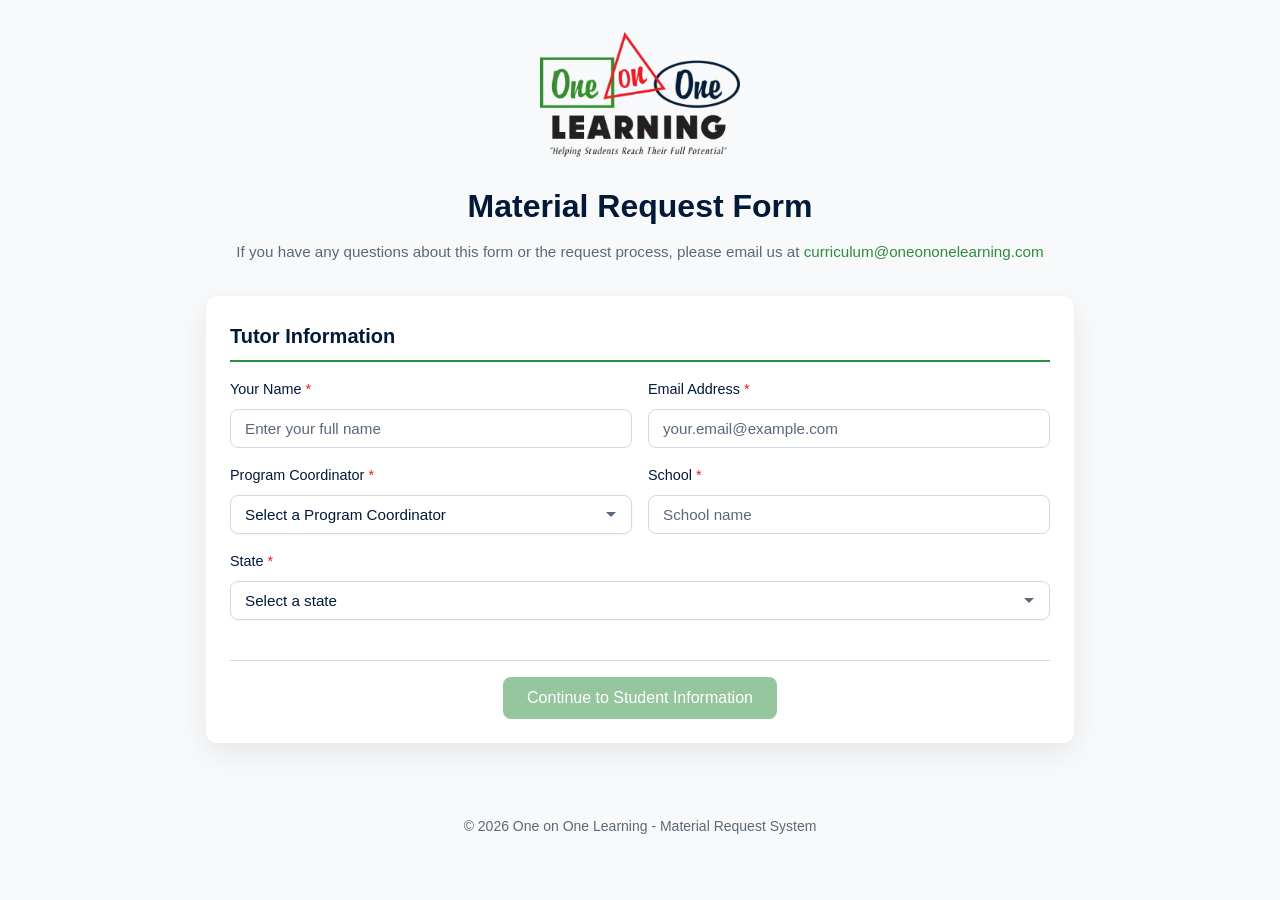
==== index.html @ b9c91111 "Add Booster Skill Packets with expandable info toggle - New index/boosters.js: full packet data for " ====
<!DOCTYPE html>
<html lang="en">
<head>
    <meta charset="UTF-8">
    <meta name="viewport" content="width=device-width, initial-scale=1.0">
    <title>Material Request Form</title>
    <link rel="stylesheet" href="styles.css">
</head>
<body>
    <div class="container">
        <header>
            <img src="logo.png" alt="Company Logo" class="logo">
            <h1>Material Request Form</h1>
            <p class="subtitle">If you have any questions about this form or the request process, please email us at <a href="mailto:curriculum@oneononelearning.com">curriculum@oneononelearning.com</a></p>
        </header>

        <main>
            <form id="request-form" class="request-form">
                <!-- Tutor Information Section -->
                <section id="tutor-section" class="form-section">
                    <h2 class="section-title">Tutor Information</h2>

                    <div class="form-row">
                        <div class="form-group">
                            <label for="tutor-name">Your Name <span class="required">*</span></label>
                            <input type="text" id="tutor-name" name="tutorName" required placeholder="Enter your full name">
                        </div>

                        <div class="form-group">
                            <label for="tutor-email">Email Address <span class="required">*</span></label>
                            <input type="email" id="tutor-email" name="tutorEmail" required placeholder="your.email@example.com">
                        </div>
                    </div>

                    <div class="form-row">
                        <div class="form-group">
                            <label for="program-coordinator">Program Coordinator <span class="required">*</span></label>
                            <select id="program-coordinator" name="programCoordinator" required>
                                <option value="">Select a Program Coordinator</option>
                                <!-- Coordinators populated by JavaScript -->
                            </select>
                            <div id="other-pc-container" class="other-input-container" style="display: none;">
                                <input type="text" id="other-pc-name" name="otherPCName" placeholder="Enter Program Coordinator name">
                            </div>
                        </div>

                        <div class="form-group">
                            <label for="school">School <span class="required">*</span></label>
                            <input type="text" id="school" name="school" required placeholder="School name">
                        </div>
                    </div>

                    <div class="form-row">
                        <div class="form-group">
                            <label for="state">State <span class="required">*</span></label>
                            <select id="state" name="state" required>
                                <option value="">Select a state</option>
                                <!-- States populated by JavaScript -->
                            </select>
                        </div>
                    </div>

                    <div class="section-actions">
                        <button type="button" id="continue-to-students" class="btn btn-primary" disabled>Continue to Student Information</button>
                    </div>
                </section>

                <!-- Students Section -->
                <section id="students-section" class="form-section">
                    <h2 class="section-title">Student/Group Information</h2>
                    <p class="subtitle" style="margin-bottom: 1rem;">Add 1-4 students or groups and select their requested materials</p>

                    <div id="students-container" class="students-container">
                        <!-- Student cards will be added here dynamically -->
                    </div>

                    <button type="button" id="add-student-btn" class="add-student-btn">
                        <span>+</span> Add Another Student/Group
                    </button>

                    <!-- Overall Request Notes -->
                    <div class="form-group request-notes-section" style="margin-top: 1.5rem;">
                        <label for="request-notes">Additional Notes for This Request</label>
                        <textarea id="request-notes" name="requestNotes" rows="3" placeholder="Any special notes, instructions, or context for the curriculum team..."></textarea>
                    </div>
                </section>

                <!-- Form Actions -->
                <div class="form-actions">
                    <button type="reset" class="btn btn-secondary">Clear Form</button>
                    <button type="submit" class="btn btn-primary">Submit Request</button>
                </div>
            </form>
        </main>

        <footer>
            <p>&copy; 2026 One on One Learning - Material Request System</p>
        </footer>
    </div>

    <!-- Student Card Template -->
    <template id="student-template">
        <div class="student-card" data-student-index="">
            <div class="student-header">
                <span class="student-number">Student/Group 1</span>
                <button type="button" class="remove-student-btn">Remove</button>
            </div>

            <div class="form-row">
                <div class="form-group">
                    <label>Student/Group Name <span class="required">*</span></label>
                    <input type="text" name="studentName" required placeholder="Full name (or group + # of copies)">
                </div>

                <div class="form-group">
                    <label>Current Grade <span class="required">*</span></label>
                    <select name="currentGrade" required>
                        <option value="">Select grade</option>
                        <!-- Grades populated by JavaScript -->
                    </select>
                </div>
            </div>

            <!-- Add Materials Buttons -->
            <div class="add-materials-buttons">
                <button type="button" class="add-material-btn math-btn" data-subject="math">
                    <span class="btn-icon">+</span> Math Materials
                </button>
                <button type="button" class="add-material-btn ela-btn" data-subject="ela">
                    <span class="btn-icon">+</span> ELA Materials
                </button>
            </div>

            <!-- Math Section (Hidden by default) -->
            <div class="subject-section math-section" data-subject="math" style="display: none;">
                <div class="subject-header">
                    <div class="subject-title math">Math Materials</div>
                    <button type="button" class="remove-subject-btn" data-subject="math">Remove</button>
                </div>

                <!-- Request Type Radio Group -->
                <div class="form-group request-type-group">
                    <label class="request-type-label">I want to request worksheets based on:</label>
                    <div class="request-type-options">
                        <label class="request-type-option">
                            <input type="radio" name="mathRequestType" value="code-page" class="request-type-radio">
                            <span class="request-type-option-content">
                                <span class="request-type-option-title">Resource Code + Page Number</span>
                                <span class="request-type-option-desc">I have a specific resource code and page</span>
                            </span>
                        </label>
                        <label class="request-type-option">
                            <input type="radio" name="mathRequestType" value="state-standard" class="request-type-radio">
                            <span class="request-type-option-content">
                                <span class="request-type-option-title">State Standard</span>
                                <span class="request-type-option-desc">Match materials to a specific standard/benchmark</span>
                            </span>
                        </label>
                        <label class="request-type-option">
                            <input type="radio" name="mathRequestType" value="booster" class="request-type-radio">
                            <span class="request-type-option-content">
                                <span class="request-type-option-title">Booster Skill Package</span>
                                <span class="request-type-option-desc">Pre-packaged skill bundle by grade band</span>
                            </span>
                        </label>
                    </div>
                </div>

                <!-- Pane: Resource Code + Page Number -->
                <div class="request-type-pane math-pane-code-page" style="display:none;">
                    <div class="dcl-link-row">
                        <span>Find resource codes in the </span>
                        <a href="https://netorgft11829358.sharepoint.com/:x:/s/LIC/IQCF3AspuPw-TpGakPhUZJbkAXuA-46jQBTwI__wl0V65OQ?e=vvRWIQ" target="_blank" class="dcl-link">Digital Curriculum Library</a>
                    </div>
                    <div class="code-page-pairs">
                        <div class="code-page-pair">
                            <input type="text" name="mathCode[]" placeholder="Resource Code (e.g. MA-K-01)">
                            <input type="text" name="mathPage[]" placeholder="Page #">
                        </div>
                        <div class="code-page-pair">
                            <input type="text" name="mathCode[]" placeholder="Resource Code (e.g. MA-K-01)">
                            <input type="text" name="mathPage[]" placeholder="Page #">
                        </div>
                        <div class="code-page-pair">
                            <input type="text" name="mathCode[]" placeholder="Resource Code (e.g. MA-K-01)">
                            <input type="text" name="mathPage[]" placeholder="Page #">
                        </div>
                        <div class="code-page-pair">
                            <input type="text" name="mathCode[]" placeholder="Resource Code (e.g. MA-K-01)">
                            <input type="text" name="mathPage[]" placeholder="Page #">
                        </div>
                        <div class="code-page-pair">
                            <input type="text" name="mathCode[]" placeholder="Resource Code (e.g. MA-K-01)">
                            <input type="text" name="mathPage[]" placeholder="Page #">
                        </div>
                    </div>
                </div>

                <!-- Pane: State Standard -->
                <div class="request-type-pane math-pane-state-standard" style="display:none;">
                    <div class="form-row">
                        <div class="form-group">
                            <label>Math Request Grade</label>
                            <select name="mathGrade">
                                <option value="">Select grade for materials</option>
                                <!-- Grades populated by JavaScript -->
                            </select>
                        </div>
                    </div>
                    <div class="form-group">
                        <label class="math-standards-label">Select Materials (max 4)</label>
                        <div class="standards-container math-standards">
                            <p class="empty-state">Select a math grade to see available standards/benchmarks</p>
                        </div>
                        <p class="standards-note math-standards-note">Select up to 4 standards/benchmarks</p>
                    </div>
                </div>

                <!-- Pane: Booster Skill Package -->
                <div class="request-type-pane math-pane-booster" style="display:none;">
                    <div class="form-row">
                        <div class="form-group">
                            <label>Grade Band</label>
                            <select name="mathBoosterBand">
                                <option value="">Select a grade band</option>
                                <option value="K-2">K–2</option>
                                <option value="3-5">3–5</option>
                                <option value="6-8">6–8</option>
                                <option value="HS">High School</option>
                            </select>
                        </div>
                    </div>
                    <div class="form-group">
                        <label class="booster-packets-label">Select Packets (max 4)</label>
                        <div class="standards-container booster-packets-container math-booster-packets">
                            <p class="empty-state">Select a grade band to see available packets</p>
                        </div>
                        <p class="standards-note booster-packets-note math-booster-note">Select up to 4 packets</p>
                    </div>
                </div>

                <!-- Not Found Checkbox -->
                <div class="form-group not-found-group">
                    <label class="not-found-checkbox-label">
                        <input type="checkbox" name="mathNotFound" class="not-found-checkbox">
                        <span>I wasn't able to find what I needed</span>
                    </label>
                    <div class="not-found-extra" style="display:none;">
                        <textarea name="mathNotFoundNote" rows="2" placeholder="Enter grade and materials you were looking for..."></textarea>
                    </div>
                </div>
            </div>

            <!-- ELA Section (Hidden by default) -->
            <div class="subject-section ela-section" data-subject="ela" style="display: none;">
                <div class="subject-header">
                    <div class="subject-title ela">ELA Materials</div>
                    <button type="button" class="remove-subject-btn" data-subject="ela">Remove</button>
                </div>

                <!-- Request Type Radio Group -->
                <div class="form-group request-type-group">
                    <label class="request-type-label">I want to request worksheets based on:</label>
                    <div class="request-type-options">
                        <label class="request-type-option">
                            <input type="radio" name="elaRequestType" value="code-page" class="request-type-radio">
                            <span class="request-type-option-content">
                                <span class="request-type-option-title">Resource Code + Page Number</span>
                                <span class="request-type-option-desc">I have a specific resource code and page</span>
                            </span>
                        </label>
                        <label class="request-type-option">
                            <input type="radio" name="elaRequestType" value="state-standard" class="request-type-radio">
                            <span class="request-type-option-content">
                                <span class="request-type-option-title">State Standard</span>
                                <span class="request-type-option-desc">Match materials to a specific standard/benchmark</span>
                            </span>
                        </label>
                        <label class="request-type-option">
                            <input type="radio" name="elaRequestType" value="booster" class="request-type-radio">
                            <span class="request-type-option-content">
                                <span class="request-type-option-title">Booster Skill Package</span>
                                <span class="request-type-option-desc">Pre-packaged skill bundle by grade band</span>
                            </span>
                        </label>
                    </div>
                </div>

                <!-- Pane: Resource Code + Page Number -->
                <div class="request-type-pane ela-pane-code-page" style="display:none;">
                    <div class="dcl-link-row">
                        <span>Find resource codes in the </span>
                        <a href="https://netorgft11829358.sharepoint.com/:x:/s/LIC/IQCF3AspuPw-TpGakPhUZJbkAXuA-46jQBTwI__wl0V65OQ?e=vvRWIQ" target="_blank" class="dcl-link">Digital Curriculum Library</a>
                    </div>
                    <div class="code-page-pairs">
                        <div class="code-page-pair">
                            <input type="text" name="elaCode[]" placeholder="Resource Code (e.g. ELA-K-01)">
                            <input type="text" name="elaPage[]" placeholder="Page #">
                        </div>
                        <div class="code-page-pair">
                            <input type="text" name="elaCode[]" placeholder="Resource Code (e.g. ELA-K-01)">
                            <input type="text" name="elaPage[]" placeholder="Page #">
                        </div>
                        <div class="code-page-pair">
                            <input type="text" name="elaCode[]" placeholder="Resource Code (e.g. ELA-K-01)">
                            <input type="text" name="elaPage[]" placeholder="Page #">
                        </div>
                        <div class="code-page-pair">
                            <input type="text" name="elaCode[]" placeholder="Resource Code (e.g. ELA-K-01)">
                            <input type="text" name="elaPage[]" placeholder="Page #">
                        </div>
                        <div class="code-page-pair">
                            <input type="text" name="elaCode[]" placeholder="Resource Code (e.g. ELA-K-01)">
                            <input type="text" name="elaPage[]" placeholder="Page #">
                        </div>
                    </div>
                </div>

                <!-- Pane: State Standard -->
                <div class="request-type-pane ela-pane-state-standard" style="display:none;">
                    <div class="form-row">
                        <div class="form-group">
                            <label>ELA Request Grade</label>
                            <select name="elaGrade">
                                <option value="">Select grade for materials</option>
                                <!-- Grades populated by JavaScript -->
                            </select>
                        </div>
                    </div>
                    <div class="form-group">
                        <label class="ela-standards-label">Select Materials (max 4)</label>
                        <div class="standards-container ela-standards">
                            <p class="empty-state">Select an ELA grade to see available standards/benchmarks</p>
                        </div>
                        <p class="standards-note ela-standards-note">Select up to 4 standards/benchmarks</p>
                    </div>
                </div>

                <!-- Pane: Booster Skill Package -->
                <div class="request-type-pane ela-pane-booster" style="display:none;">
                    <div class="form-row">
                        <div class="form-group">
                            <label>Grade Band</label>
                            <select name="elaBoosterBand">
                                <option value="">Select a grade band</option>
                                <option value="K-2">K–2</option>
                                <option value="3-5">3–5</option>
                                <option value="6-8">6–8</option>
                                <option value="HS">High School</option>
                            </select>
                        </div>
                    </div>
                    <div class="form-group">
                        <label class="booster-packets-label">Select Packets (max 4)</label>
                        <div class="standards-container booster-packets-container ela-booster-packets">
                            <p class="empty-state">Select a grade band to see available packets</p>
                        </div>
                        <p class="standards-note booster-packets-note ela-booster-note">Select up to 4 packets</p>
                    </div>
                </div>

                <!-- Not Found Checkbox -->
                <div class="form-group not-found-group">
                    <label class="not-found-checkbox-label">
                        <input type="checkbox" name="elaNotFound" class="not-found-checkbox">
                        <span>I wasn't able to find what I needed</span>
                    </label>
                    <div class="not-found-extra" style="display:none;">
                        <textarea name="elaNotFoundNote" rows="2" placeholder="Enter grade and materials you were looking for..."></textarea>
                    </div>
                </div>
            </div>

        </div>
    </template>

    <!-- Success Modal -->
    <div id="success-modal" class="modal">
        <div class="modal-content">
            <span class="close-btn">&times;</span>
            <div class="modal-icon">&#10003;</div>
            <h2>Request Submitted!</h2>
            <p>Your material request has been successfully submitted.</p>
            <p class="request-id">Request ID: <span id="request-id"></span></p>
            <button class="btn btn-primary" id="close-modal">Close</button>
        </div>
    </div>

    <!-- Constants from index folder -->
    <script src="index/programcoordinators.js"></script>
    <script src="index/standards.js"></script>
    <script src="index/boosters.js"></script>
    <!-- Main application script -->
    <script src="script.js"></script>
</body>
</html>
---- styles.css ----
/* CSS Variables - Company Colors */
:root {
    --primary-color: #2c8d3c;
    --primary-hover: #237a31;
    --secondary-color: #021938;
    --secondary-hover: #041f45;
    --accent-color: #f01823;
    --accent-hover: #d01520;
    --math-color: #e67e22;
    --math-hover: #d35400;
    --ela-color: #2c8d3c;
    --success-color: #2c8d3c;
    --error-color: #f01823;
    --warning-color: #f59e0b;
    --background-color: #f5f7fa;
    --card-background: #ffffff;
    --text-primary: #021938;
    --text-secondary: #5a6978;
    --border-color: #d1d9e6;
    --border-radius: 8px;
    --shadow-sm: 0 1px 2px rgba(2, 25, 56, 0.08);
    --shadow-md: 0 4px 6px -1px rgba(2, 25, 56, 0.1), 0 2px 4px -2px rgba(2, 25, 56, 0.08);
    --shadow-lg: 0 10px 15px -3px rgba(2, 25, 56, 0.1), 0 4px 6px -4px rgba(2, 25, 56, 0.08);
    --transition: all 0.2s ease-in-out;
}

/* Reset and Base Styles */
*, *::before, *::after {
    box-sizing: border-box;
    margin: 0;
    padding: 0;
}

body {
    font-family: -apple-system, BlinkMacSystemFont, 'Segoe UI', Roboto, Oxygen, Ubuntu, Cantarell, sans-serif;
    background-color: #f8f9fa;
    color: var(--text-primary);
    line-height: 1.6;
    min-height: 100vh;
}

/* Container */
.container {
    max-width: 900px;
    margin: 0 auto;
    padding: 2rem 1rem;
}

/* Header */
header {
    text-align: center;
    margin-bottom: 2rem;
}

.logo {
    max-width: 200px;
    height: auto;
    margin-bottom: 1rem;
}

header h1 {
    font-size: 2rem;
    font-weight: 700;
    color: var(--secondary-color);
    margin-bottom: 0.5rem;
}

.subtitle {
    color: var(--text-secondary);
    font-size: 0.95rem;
}

.subtitle a {
    color: var(--primary-color);
    text-decoration: none;
    font-weight: 500;
}

.subtitle a:hover {
    text-decoration: underline;
}

/* Section Styles */
.form-section {
    background: rgba(255, 255, 255, 0.97);
    padding: 1.5rem;
    border-radius: 12px;
    box-shadow: 0 10px 30px rgba(0, 0, 0, 0.08);
    margin-bottom: 1.5rem;
    opacity: 0;
    transform: translateY(20px);
    transition: opacity 0.5s ease, transform 0.5s ease;
    display: none;
    backdrop-filter: blur(10px);
    -webkit-backdrop-filter: blur(10px);
}

.form-section.visible {
    display: block;
    opacity: 1;
    transform: translateY(0);
}

.form-section.hidden {
    display: none;
    opacity: 0;
}

.section-title {
    font-size: 1.25rem;
    font-weight: 600;
    color: var(--secondary-color);
    margin-bottom: 1rem;
    padding-bottom: 0.5rem;
    border-bottom: 2px solid var(--primary-color);
}

/* Section Actions (Continue button) */
.section-actions {
    display: flex;
    justify-content: center;
    margin-top: 1.5rem;
    padding-top: 1rem;
    border-top: 1px solid var(--border-color);
}

.section-actions .btn:disabled {
    opacity: 0.5;
    cursor: not-allowed;
}

/* Form Styles */
.request-form {
    display: flex;
    flex-direction: column;
    gap: 0;
}

.form-row {
    display: grid;
    grid-template-columns: repeat(auto-fit, minmax(200px, 1fr));
    gap: 1rem;
}

.form-group {
    margin-bottom: 1rem;
}

.form-group label {
    display: block;
    font-weight: 500;
    margin-bottom: 0.5rem;
    color: var(--text-primary);
    font-size: 0.9rem;
}

.required {
    color: var(--accent-color);
}

/* Input Styles */
input[type="text"],
input[type="email"],
input[type="number"],
input[type="date"],
textarea {
    width: 100%;
    padding: 0.625rem 0.875rem;
    border: 1px solid var(--border-color);
    border-radius: var(--border-radius);
    font-size: 0.95rem;
    font-family: inherit;
    color: var(--text-primary);
    background-color: var(--card-background);
    transition: var(--transition);
}

/* Modern Select Dropdown Styling */
select {
    width: 100%;
    padding: 0.625rem 2.5rem 0.625rem 0.875rem;
    border: 1px solid var(--border-color);
    border-radius: var(--border-radius);
    font-size: 0.95rem;
    font-family: inherit;
    color: var(--text-primary);
    background-color: rgba(255, 255, 255, 0.9);
    background-image: url("data:image/svg+xml,%3Csvg xmlns='http://www.w3.org/2000/svg' width='12' height='12' viewBox='0 0 12 12'%3E%3Cpath fill='%235a6978' d='M6 8L1 3h10z'/%3E%3C/svg%3E");
    background-repeat: no-repeat;
    background-position: right 0.875rem center;
    background-size: 12px;
    backdrop-filter: blur(10px);
    -webkit-backdrop-filter: blur(10px);
    appearance: none;
    -webkit-appearance: none;
    -moz-appearance: none;
    cursor: pointer;
    transition: var(--transition);
    box-shadow: 0 1px 3px rgba(0, 0, 0, 0.04);
}

select:hover {
    border-color: var(--primary-color);
    background-color: rgba(255, 255, 255, 0.95);
}

input:focus,
select:focus,
textarea:focus {
    outline: none;
    border-color: var(--primary-color);
    box-shadow: 0 0 0 3px rgba(44, 141, 60, 0.15);
}

select:focus {
    background-color: rgba(255, 255, 255, 1);
}

/* Other Input Container (for PC dropdown) */
.other-input-container {
    margin-top: 0.5rem;
    animation: slideDown 0.2s ease;
}

.other-input-container input {
    border-color: var(--primary-color);
    background-color: rgba(44, 141, 60, 0.03);
}

.other-input-container input:focus {
    background-color: var(--card-background);
}

input::placeholder,
textarea::placeholder {
    color: var(--text-secondary);
}

textarea {
    resize: vertical;
    min-height: 80px;
}

/* Student Card Styles */
.students-container {
    display: flex;
    flex-direction: column;
    gap: 1rem;
}

.student-card {
    background: var(--background-color);
    border: 1px solid var(--border-color);
    border-radius: var(--border-radius);
    padding: 1.25rem;
    position: relative;
}

.student-card.active {
    border-color: var(--primary-color);
    border-width: 2px;
}

.student-header {
    display: flex;
    justify-content: space-between;
    align-items: center;
    margin-bottom: 1rem;
}

.student-number {
    font-weight: 600;
    color: var(--secondary-color);
    font-size: 1rem;
}

.remove-student-btn {
    background: none;
    border: none;
    color: var(--accent-color);
    cursor: pointer;
    font-size: 0.875rem;
    padding: 0.25rem 0.5rem;
    border-radius: 4px;
    transition: var(--transition);
}

.remove-student-btn:hover {
    background-color: rgba(240, 24, 35, 0.1);
}

/* Add Materials Buttons */
.add-materials-buttons {
    display: flex;
    gap: 1rem;
    margin-top: 1rem;
    flex-wrap: wrap;
}

.add-material-btn {
    display: flex;
    align-items: center;
    gap: 0.5rem;
    padding: 0.75rem 1.25rem;
    border: 2px dashed var(--border-color);
    border-radius: var(--border-radius);
    background: transparent;
    font-size: 0.95rem;
    font-weight: 500;
    cursor: pointer;
    transition: var(--transition);
}

.add-material-btn .btn-icon {
    font-size: 1.1rem;
    font-weight: 600;
}

.add-material-btn.math-btn {
    color: var(--math-color);
    border-color: var(--math-color);
}

.add-material-btn.math-btn:hover {
    background-color: rgba(230, 126, 34, 0.1);
}

.add-material-btn.ela-btn {
    color: var(--ela-color);
    border-color: var(--ela-color);
}

.add-material-btn.ela-btn:hover {
    background-color: rgba(44, 141, 60, 0.1);
}

.add-material-btn.hidden {
    display: none;
}

/* Subject Section */
.subject-section {
    background: var(--card-background);
    border: 1px solid var(--border-color);
    border-radius: var(--border-radius);
    padding: 1rem;
    margin-top: 1rem;
    animation: slideDown 0.3s ease;
}

@keyframes slideDown {
    from {
        opacity: 0;
        transform: translateY(-10px);
    }
    to {
        opacity: 1;
        transform: translateY(0);
    }
}

.subject-section.math-section {
    border-left: 3px solid var(--math-color);
}

.subject-section.ela-section {
    border-left: 3px solid var(--ela-color);
}

.subject-header {
    display: flex;
    justify-content: space-between;
    align-items: center;
    margin-bottom: 0.75rem;
}

.remove-subject-btn {
    background: none;
    border: none;
    color: var(--text-secondary);
    cursor: pointer;
    font-size: 0.8rem;
    padding: 0.25rem 0.5rem;
    border-radius: 4px;
    transition: var(--transition);
}

.remove-subject-btn:hover {
    color: var(--accent-color);
    background-color: rgba(240, 24, 35, 0.1);
}

.subject-title {
    font-weight: 600;
    font-size: 0.95rem;
    margin-bottom: 0;
    display: flex;
    align-items: center;
    gap: 0.5rem;
}

.subject-title.math {
    color: var(--math-color);
}

.subject-title.ela {
    color: var(--ela-color);
}

/* Standards Checkboxes */
.standards-container {
    display: grid;
    grid-template-columns: repeat(auto-fill, minmax(280px, 1fr));
    gap: 0.5rem;
    max-height: 200px;
    overflow-y: auto;
    padding: 0.5rem;
    background: var(--background-color);
    border-radius: 4px;
}

.standard-item {
    display: flex;
    align-items: flex-start;
    gap: 0.5rem;
    padding: 0.375rem;
    border-radius: 4px;
    transition: var(--transition);
}

.standard-item:hover {
    background-color: rgba(44, 141, 60, 0.05);
}

.standard-item input[type="checkbox"] {
    width: 1rem;
    height: 1rem;
    margin-top: 0.125rem;
    accent-color: var(--primary-color);
    flex-shrink: 0;
}

.standard-item label {
    font-size: 0.85rem;
    color: var(--text-primary);
    cursor: pointer;
    line-height: 1.4;
}

.standard-item.disabled {
    opacity: 0.5;
    pointer-events: none;
}

/* Standards with expandable descriptions */
.standard-row {
    display: flex;
    align-items: center;
    gap: 0.5rem;
    width: 100%;
}

.standard-row input[type="checkbox"] {
    width: 1rem;
    height: 1rem;
    accent-color: var(--primary-color);
    flex-shrink: 0;
}

.standard-row label {
    font-size: 0.85rem;
    color: var(--text-primary);
    cursor: pointer;
    flex-grow: 1;
}

.info-toggle {
    background: none;
    border: 1px solid var(--border-color);
    border-radius: 50%;
    width: 18px;
    height: 18px;
    padding: 0;
    cursor: pointer;
    display: flex;
    align-items: center;
    justify-content: center;
    flex-shrink: 0;
    transition: var(--transition);
}

.info-toggle:hover {
    border-color: var(--primary-color);
    background-color: rgba(44, 141, 60, 0.1);
}

.info-toggle.expanded {
    background-color: var(--primary-color);
    border-color: var(--primary-color);
}

.info-toggle.expanded .info-icon {
    color: white;
}

.info-icon {
    font-size: 0.7rem;
    font-weight: 600;
    font-style: italic;
    color: var(--text-secondary);
    line-height: 1;
}

.standard-description {
    font-size: 0.8rem;
    color: var(--text-secondary);
    padding: 0.5rem 0.75rem;
    margin-top: 0.25rem;
    margin-left: 1.5rem;
    background-color: rgba(44, 141, 60, 0.05);
    border-left: 2px solid var(--primary-color);
    border-radius: 0 4px 4px 0;
    line-height: 1.4;
    animation: slideDown 0.2s ease;
}

/* Skills items (simpler display without info button) */
.skill-item {
    display: flex;
    align-items: center;
    gap: 0.5rem;
}

.skill-item label {
    margin-bottom: 0;
}

/* Type toggle (Skills / Standards) - appears when grade has both */
.standards-container.has-type-toggle {
    display: flex;
    flex-direction: column;
    gap: 0;
}

.standards-container.has-type-toggle .items-list {
    display: grid;
    grid-template-columns: repeat(auto-fill, minmax(280px, 1fr));
    gap: 0.5rem;
    padding-top: 0.5rem;
}

.type-toggle-group {
    display: flex;
    gap: 0.375rem;
    padding-bottom: 0.5rem;
    border-bottom: 1px solid var(--border-color);
    margin-bottom: 0.25rem;
}

.type-toggle-btn {
    padding: 0.3rem 0.85rem;
    font-size: 0.8rem;
    font-weight: 500;
    border: 1px solid var(--border-color);
    border-radius: 20px;
    background: transparent;
    color: var(--text-secondary);
    cursor: pointer;
    transition: var(--transition);
}

.type-toggle-btn:hover {
    border-color: var(--primary-color);
    color: var(--primary-color);
}

.type-toggle-btn.active {
    background-color: var(--primary-color);
    border-color: var(--primary-color);
    color: white;
}

.standards-note {
    font-size: 0.8rem;
    color: var(--text-secondary);
    margin-top: 0.5rem;
    font-style: italic;
}

.max-reached {
    color: var(--accent-color);
    font-weight: 500;
}

/* =========================================================================
   Request Type Radio Group
   ========================================================================= */
.request-type-group {
    margin-bottom: 1rem;
}

.request-type-label {
    display: block;
    font-weight: 600;
    color: var(--text-primary);
    margin-bottom: 0.6rem;
    font-size: 0.95rem;
}

.request-type-options {
    display: flex;
    flex-direction: row;
    flex-wrap: wrap;
    gap: 0.4rem;
}

.request-type-option {
    display: inline-flex;
    flex-direction: row;
    align-items: center;
    gap: 0.4rem;
    padding: 0.35rem 0.75rem;
    border: 1.5px solid var(--border-color);
    border-radius: 20px;
    cursor: pointer;
    transition: var(--transition);
    background: rgba(255,255,255,0.6);
    white-space: nowrap;
    line-height: 1;
}

.request-type-option:hover {
    border-color: var(--primary-color);
    background: rgba(44, 141, 60, 0.04);
}

.request-type-option input[type="radio"] {
    flex-shrink: 0;
    accent-color: var(--primary-color);
    width: 14px;
    height: 14px;
    cursor: pointer;
    margin: 0;
    vertical-align: middle;
}

.request-type-option:has(input:checked) {
    border-color: var(--primary-color);
    background: rgba(44, 141, 60, 0.09);
    box-shadow: 0 0 0 2px rgba(44, 141, 60, 0.15);
}

.request-type-option-content {
    display: inline;
    line-height: 1;
}

.request-type-option-title {
    font-size: 0.85rem;
    font-weight: 500;
    color: var(--text-primary);
    vertical-align: middle;
}

.request-type-option-desc {
    display: none;
}

/* =========================================================================
   Request Type Panes
   ========================================================================= */
.request-type-pane {
    margin-top: 0.75rem;
    padding: 1rem;
    background: rgba(248, 249, 250, 0.8);
    border: 1px solid var(--border-color);
    border-radius: var(--border-radius);
}

/* DCL Link Row */
.dcl-link-row {
    margin-bottom: 0.85rem;
    font-size: 0.9rem;
    color: var(--text-secondary);
}

.dcl-link {
    color: var(--primary-color);
    font-weight: 600;
    text-decoration: none;
}

.dcl-link:hover {
    text-decoration: underline;
}

/* Code + Page Pairs */
.code-page-pairs {
    display: flex;
    flex-direction: column;
    gap: 0.5rem;
}

.code-page-pair {
    display: grid;
    grid-template-columns: 1fr 90px;
    gap: 0.5rem;
}

.code-page-pair input {
    padding: 0.5rem 0.75rem;
    border: 1.5px solid var(--border-color);
    border-radius: var(--border-radius);
    font-size: 0.875rem;
    color: var(--text-primary);
    background: white;
    transition: var(--transition);
}

.code-page-pair input:focus {
    outline: none;
    border-color: var(--primary-color);
    box-shadow: 0 0 0 3px rgba(44, 141, 60, 0.12);
}

/* Booster Coming Soon */
.booster-coming-soon {
    margin-top: 0.75rem;
    font-style: italic;
    color: var(--text-secondary);
}

/* =========================================================================
   Not Found Checkbox
   ========================================================================= */
.not-found-group {
    margin-top: 1rem;
    padding-top: 0.75rem;
    border-top: 1px dashed var(--border-color);
}

.not-found-checkbox-label {
    display: flex;
    align-items: center;
    gap: 0.6rem;
    cursor: pointer;
    font-size: 0.9rem;
    color: var(--text-secondary);
    user-select: none;
}

.not-found-checkbox-label input[type="checkbox"] {
    width: 16px;
    height: 16px;
    flex-shrink: 0;
    accent-color: var(--primary-color);
    cursor: pointer;
}

.not-found-extra {
    margin-top: 0.6rem;
}

.not-found-extra textarea {
    width: 100%;
    padding: 0.6rem 0.75rem;
    border: 1.5px solid var(--border-color);
    border-radius: var(--border-radius);
    font-size: 0.875rem;
    font-family: inherit;
    color: var(--text-primary);
    background: white;
    resize: vertical;
    transition: var(--transition);
}

.not-found-extra textarea:focus {
    outline: none;
    border-color: var(--primary-color);
    box-shadow: 0 0 0 3px rgba(44, 141, 60, 0.12);
}

/* Other Request Field */
.other-request {
    margin-top: 0.75rem;
}

.other-request input {
    font-size: 0.9rem;
}

/* Add Student Button */
.add-student-btn {
    display: flex;
    align-items: center;
    justify-content: center;
    gap: 0.5rem;
    width: 100%;
    padding: 1rem;
    border: 2px dashed var(--border-color);
    border-radius: var(--border-radius);
    background: transparent;
    color: var(--text-secondary);
    font-size: 1rem;
    cursor: pointer;
    transition: var(--transition);
}

.add-student-btn:hover {
    border-color: var(--primary-color);
    color: var(--primary-color);
    background-color: rgba(44, 141, 60, 0.05);
}

.add-student-btn:disabled {
    opacity: 0.5;
    cursor: not-allowed;
}

/* Buttons */
.form-actions {
    display: none;
    justify-content: center;
    gap: 1rem;
    margin-top: 1rem;
    padding: 1.5rem;
    background: rgba(255, 255, 255, 0.97);
    border-radius: 12px;
    box-shadow: 0 10px 30px rgba(0, 0, 0, 0.08);
    opacity: 0;
    transform: translateY(20px);
    transition: opacity 0.5s ease, transform 0.5s ease;
    backdrop-filter: blur(10px);
    -webkit-backdrop-filter: blur(10px);
}

.form-actions.visible {
    display: flex;
    opacity: 1;
    transform: translateY(0);
}

.btn {
    padding: 0.75rem 1.5rem;
    font-size: 1rem;
    font-weight: 500;
    border: none;
    border-radius: var(--border-radius);
    cursor: pointer;
    transition: var(--transition);
}

.btn-primary {
    background-color: var(--primary-color);
    color: white;
}

.btn-primary:hover {
    background-color: var(--primary-hover);
}

.btn-secondary {
    background-color: var(--card-background);
    color: var(--secondary-color);
    border: 1px solid var(--border-color);
}

.btn-secondary:hover {
    background-color: var(--background-color);
    border-color: var(--secondary-color);
}

.btn-accent {
    background-color: var(--accent-color);
    color: white;
}

.btn-accent:hover {
    background-color: var(--accent-hover);
}

/* Footer */
footer {
    text-align: center;
    margin-top: 2rem;
    padding-top: 1rem;
    color: var(--text-secondary);
    font-size: 0.875rem;
}

/* Modal Styles */
.modal {
    display: none;
    position: fixed;
    top: 0;
    left: 0;
    width: 100%;
    height: 100%;
    background-color: rgba(2, 25, 56, 0.6);
    z-index: 1000;
    align-items: center;
    justify-content: center;
}

.modal.active {
    display: flex;
}

.modal-content {
    background: rgba(255, 255, 255, 0.98);
    padding: 2rem;
    border-radius: 12px;
    box-shadow: 0 15px 40px rgba(0, 0, 0, 0.15);
    text-align: center;
    max-width: 450px;
    width: 90%;
    position: relative;
    backdrop-filter: blur(10px);
    -webkit-backdrop-filter: blur(10px);
}

.close-btn {
    position: absolute;
    top: 1rem;
    right: 1rem;
    font-size: 1.5rem;
    cursor: pointer;
    color: var(--text-secondary);
    transition: var(--transition);
}

.close-btn:hover {
    color: var(--text-primary);
}

.modal-icon {
    width: 60px;
    height: 60px;
    background-color: var(--success-color);
    color: white;
    border-radius: 50%;
    display: flex;
    align-items: center;
    justify-content: center;
    font-size: 2rem;
    margin: 0 auto 1rem;
}

.modal-content h2 {
    margin-bottom: 0.5rem;
    color: var(--secondary-color);
}

.modal-content p {
    color: var(--text-secondary);
    margin-bottom: 0.5rem;
}

.request-id {
    font-weight: 500;
    color: var(--text-primary);
    background-color: var(--background-color);
    padding: 0.5rem 1rem;
    border-radius: var(--border-radius);
    display: inline-block;
    margin: 1rem 0;
}

.request-id span {
    color: var(--primary-color);
    font-family: monospace;
}

/* Loading State */
.loading {
    position: relative;
    pointer-events: none;
}

.loading::after {
    content: '';
    position: absolute;
    top: 50%;
    left: 50%;
    width: 20px;
    height: 20px;
    margin: -10px 0 0 -10px;
    border: 2px solid var(--border-color);
    border-top-color: var(--primary-color);
    border-radius: 50%;
    animation: spin 0.8s linear infinite;
}

@keyframes spin {
    to { transform: rotate(360deg); }
}

/* Empty State */
.empty-state {
    text-align: center;
    padding: 2rem;
    color: var(--text-secondary);
}

/* Responsive Design */
@media (max-width: 768px) {
    .container {
        padding: 1rem;
    }

    header h1 {
        font-size: 1.5rem;
    }

    .form-section {
        padding: 1rem;
    }

    .form-row {
        grid-template-columns: 1fr;
    }

    .student-card {
        padding: 1rem;
    }

    .standards-container {
        grid-template-columns: 1fr;
    }

    .form-actions {
        flex-direction: column-reverse;
        padding: 1rem;
    }

    .btn {
        width: 100%;
    }
}

/* Print Styles */
@media print {
    body {
        background: white;
    }

    .container {
        max-width: 100%;
    }

    .form-actions,
    .add-student-btn,
    .remove-student-btn,
    footer {
        display: none;
    }

    .form-section,
    .student-card {
        break-inside: avoid;
        box-shadow: none;
        border: 1px solid #ddd;
    }
}
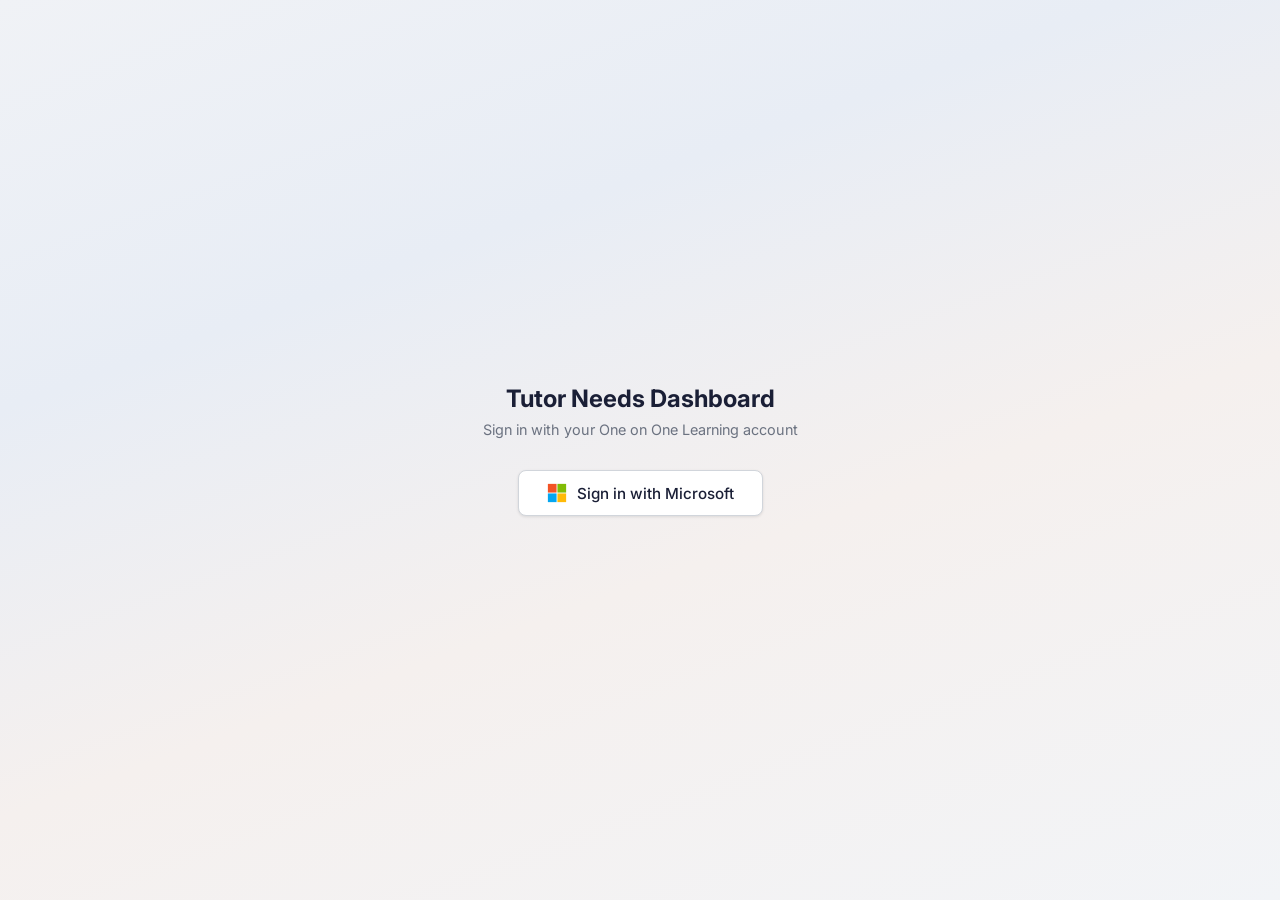
==== commit acbadc7b: "Add files via upload" ====
--- a/index.html
+++ b/index.html
@@ -1,396 +1,640 @@
 <!DOCTYPE html>
 <html lang="en">
 <head>
-    <meta charset="UTF-8">
-    <meta name="viewport" content="width=device-width, initial-scale=1.0">
-    <title>Material Request Form</title>
-    <link rel="stylesheet" href="styles.css">
+<meta charset="UTF-8">
+<meta name="viewport" content="width=device-width, initial-scale=1.0">
+<title>One on One Learning — Tutor Needs Dashboard</title>
+<link href="https://fonts.googleapis.com/css2?family=Inter:wght@300;400;500;600;700&family=Playfair+Display:ital,wght@0,400;0,500;0,600;1,400&display=swap" rel="stylesheet">
+<script src="https://cdnjs.cloudflare.com/ajax/libs/Chart.js/4.4.1/chart.umd.min.js"></script>
+<link rel="stylesheet" href="https://cdnjs.cloudflare.com/ajax/libs/leaflet/1.9.4/leaflet.min.css"/>
+<script src="https://cdnjs.cloudflare.com/ajax/libs/leaflet/1.9.4/leaflet.min.js"></script>
+<script src="https://alcdn.msauth.net/browser/2.38.0/js/msal-browser.min.js"></script>
+<style>
+:root{--bg:#f4f6f9;--surface:rgba(255,255,255,0.55);--surface-hover:rgba(255,255,255,0.75);--border:rgba(255,255,255,0.6);--shadow:0 8px 32px rgba(0,0,0,0.06),0 1px 3px rgba(0,0,0,0.04);--shadow-lg:0 16px 48px rgba(0,0,0,0.08),0 2px 6px rgba(0,0,0,0.04);--text:#1a1f36;--text-dim:#6b7280;--text-light:#9ca3af;--red:#c8232c;--red-dim:rgba(200,35,44,0.08);--green:#2d8a4e;--green-dim:rgba(45,138,78,0.08);--navy:#1a1f36;--blue:#3b6eb5;--blue-dim:rgba(59,110,181,0.08);--amber:#d4930d;--amber-dim:rgba(212,147,13,0.08);--radius:20px;--radius-sm:12px;--blur:blur(20px) saturate(1.5)}
+*{margin:0;padding:0;box-sizing:border-box}
+body{font-family:'Inter',-apple-system,sans-serif;color:var(--text);min-height:100vh;overflow-x:hidden;background:linear-gradient(160deg,#f0f2f6 0%,#e8edf5 30%,#f5f0ee 60%,#f2f4f7 100%);background-attachment:fixed}
+body::before,body::after{content:'';position:fixed;border-radius:50%;filter:blur(80px);opacity:.3;z-index:0;pointer-events:none}
+body::before{width:500px;height:500px;top:-100px;right:-100px;background:radial-gradient(circle,rgba(200,35,44,.15),transparent 70%)}
+body::after{width:600px;height:600px;bottom:-150px;left:-150px;background:radial-gradient(circle,rgba(45,138,78,.12),transparent 70%)}
+.pw{position:relative;z-index:1;max-width:1900px;margin:0 auto;padding:0 36px}
+.glass{background:var(--surface);backdrop-filter:var(--blur);-webkit-backdrop-filter:var(--blur);border:1px solid var(--border);box-shadow:var(--shadow);border-radius:var(--radius)}
+.lo{position:fixed;inset:0;background:rgba(244,246,249,.95);backdrop-filter:blur(10px);display:flex;flex-direction:column;align-items:center;justify-content:center;z-index:100;transition:opacity .5s}
+.lo.h{opacity:0;pointer-events:none}
+.sp{width:36px;height:36px;border:3px solid #e5e7eb;border-top-color:var(--red);border-radius:50%;animation:spin .7s linear infinite}
+@keyframes spin{to{transform:rotate(360deg)}}
+.lo p{margin-top:14px;color:var(--text-dim);font-size:.88rem}
+
+/* Header */
+.hd{padding:32px 0 0;display:flex;justify-content:space-between;align-items:center;flex-wrap:wrap;gap:16px}
+.hd-l{display:flex;align-items:center;gap:20px}
+.logo{height:48px;width:auto;object-fit:contain}
+.hd-t h1{font-family:'Playfair Display',serif;font-size:1.75rem;font-weight:500;color:var(--navy);letter-spacing:-.01em;line-height:1.2}
+.hd-t p{color:var(--text-dim);font-size:.84rem;margin-top:2px}
+.hd-r{display:flex;gap:8px;align-items:center;flex-wrap:wrap}
+.bdg{display:inline-flex;align-items:center;gap:6px;padding:6px 14px;border-radius:100px;font-size:.75rem;font-weight:500;letter-spacing:.02em}
+.bdg-live{background:var(--green-dim);color:var(--green)}
+.bdg-live::before{content:'';width:6px;height:6px;border-radius:50%;background:var(--green);animation:pulse 2s infinite}
+@keyframes pulse{0%,100%{opacity:1}50%{opacity:.3}}
+.bdg-d{background:rgba(0,0,0,.04);color:var(--text-dim)}
+.rbtn{display:inline-flex;align-items:center;gap:6px;padding:8px 16px;border-radius:100px;border:1px solid rgba(0,0,0,.08);background:var(--surface);backdrop-filter:var(--blur);color:var(--text-dim);font-family:inherit;font-size:.8rem;font-weight:500;cursor:pointer;transition:all .2s}
+.rbtn:hover{background:var(--surface-hover);color:var(--red);border-color:rgba(200,35,44,.2)}
+.rbtn svg{width:13px;height:13px}
+.rbtn.spinning svg{animation:spin .6s linear infinite}
+
+/* Cards */
+.cards{display:grid;grid-template-columns:repeat(4,1fr);gap:16px;padding-top:28px}
+@media(max-width:1000px){.cards{grid-template-columns:repeat(2,1fr)}}
+@media(max-width:540px){.cards{grid-template-columns:1fr}}
+.card{padding:24px 28px;position:relative;overflow:hidden;transition:transform .25s,box-shadow .25s}
+.card:hover{transform:translateY(-3px);box-shadow:var(--shadow-lg)}
+.ci{width:36px;height:36px;border-radius:10px;display:flex;align-items:center;justify-content:center;margin-bottom:14px}
+.card:nth-child(1) .ci{background:var(--red-dim);color:var(--red)}
+.card:nth-child(2) .ci{background:var(--amber-dim);color:var(--amber)}
+.card:nth-child(3) .ci{background:var(--green-dim);color:var(--green)}
+.card:nth-child(4) .ci{background:var(--blue-dim);color:var(--blue)}
+.cl{font-size:.72rem;color:var(--text-dim);text-transform:uppercase;letter-spacing:.06em;font-weight:600}
+.cv{font-family:'Playfair Display',serif;font-size:2.8rem;font-weight:500;margin-top:6px;line-height:1;color:var(--navy)}
+.cs{font-size:.78rem;color:var(--text-dim);margin-top:4px}
+
+/* Charts */
+.charts{display:grid;grid-template-columns:1.4fr .6fr;gap:16px;padding-top:20px}
+@media(max-width:900px){.charts{grid-template-columns:1fr}}
+.cb{padding:28px}
+.cb h3{font-size:.8rem;font-weight:600;color:var(--text-dim);text-transform:uppercase;letter-spacing:.05em;margin-bottom:20px}
+.cc{position:relative;height:300px}
+.fill-center{position:absolute;top:50%;left:50%;transform:translate(-50%,-50%);text-align:center;pointer-events:none}
+.fill-center .fill-pct{font-family:'Playfair Display',serif;font-size:2.8rem;font-weight:500;color:var(--navy);line-height:1}
+.fill-center .fill-label{font-size:.78rem;color:var(--text-dim);margin-top:2px}
+
+/* Table */
+.ts{padding:20px 0 48px}
+.tc{padding:0;overflow:hidden}
+.tt{display:flex;justify-content:space-between;align-items:center;padding:22px 28px 18px;flex-wrap:wrap;gap:12px}
+.tt h2{font-family:'Playfair Display',serif;font-size:1.3rem;font-weight:500;color:var(--navy)}
+.fl{display:flex;gap:8px;flex-wrap:wrap;align-items:center}
+.fs,.fi{background:rgba(0,0,0,.03);border:1px solid rgba(0,0,0,.06);border-radius:100px;color:var(--text);font-family:inherit;font-size:.82rem;padding:8px 16px;outline:none;transition:all .2s;-webkit-appearance:none}
+.fs{padding-right:30px;cursor:pointer}
+.fs:focus,.fi:focus{border-color:var(--red);background:rgba(200,35,44,.03)}
+.fi{width:200px}
+.fi::placeholder{color:var(--text-light)}
+.view-toggle{display:flex;gap:0;border:1px solid rgba(0,0,0,.08);border-radius:100px;overflow:hidden}
+.vt-btn{padding:8px 16px;border:none;background:transparent;font-family:inherit;font-size:.8rem;font-weight:500;color:var(--text-dim);cursor:pointer;transition:all .2s}
+.vt-btn.active{background:var(--navy);color:#fff}
+.tw{overflow-x:auto;max-height:650px;overflow-y:auto}
+table{width:100%;border-collapse:collapse;font-size:.82rem}
+thead{background:#edeef1;position:sticky;top:0;z-index:2}
+th{text-align:left;padding:12px 14px;font-weight:600;font-size:.68rem;text-transform:uppercase;letter-spacing:.05em;color:var(--text-dim);white-space:nowrap;cursor:pointer;user-select:none;border-bottom:1px solid rgba(0,0,0,.05)}
+th:hover{color:var(--red)}
+th .sa{margin-left:2px;opacity:.3;font-size:.6rem}
+th.sorted .sa{opacity:1;color:var(--red)}
+td{padding:10px 14px;border-bottom:1px solid rgba(0,0,0,.04);color:var(--text);vertical-align:top}
+tr:last-child td{border-bottom:none}
+tbody tr{transition:background .15s}
+tbody tr:hover{background:rgba(200,35,44,.02)}
+tr.urgent-row{background:rgba(200,35,44,.03)}
+tr.urgent-row:hover{background:rgba(200,35,44,.06)}
+.pt{display:inline-block;padding:4px 12px;border-radius:100px;font-size:.74rem;font-weight:600;letter-spacing:.02em;text-decoration:none;transition:opacity .2s}
+a.pt:hover{opacity:.7}
+.pc-cell{font-size:.78rem;color:var(--text-dim)}
+.nh{color:var(--red);font-weight:700}
+.nm{color:var(--amber);font-weight:700}
+.nl{color:var(--green);font-weight:700}
+.mb{display:inline-block;padding:3px 10px;border-radius:100px;font-size:.72rem;font-weight:600}
+.m-ip{background:var(--blue-dim);color:var(--blue)}
+.m-v{background:var(--green-dim);color:var(--green)}
+.urgent-tag{display:inline-flex;align-items:center;gap:4px;padding:3px 10px;border-radius:100px;font-size:.7rem;font-weight:600;background:var(--red-dim);color:var(--red)}
+.sched{display:inline-flex;gap:3px;flex-wrap:wrap}
+.sd{font-size:.68rem;text-align:center;padding:3px 5px;border-radius:5px;line-height:1.2;min-width:38px}
+.sd-label{font-weight:600;color:var(--text-dim);font-size:.6rem;text-transform:uppercase}
+.sd-time{color:var(--text);font-size:.66rem;margin-top:1px}
+.sd-yes{background:var(--green-dim);color:var(--green)}
+.sd-no{display:none}
+.cert-y{color:var(--green);font-weight:600;font-size:.76rem}
+.cert-n{color:var(--text-light);font-size:.76rem}
+.notes-cell{max-width:200px;white-space:normal;font-size:.78rem;line-height:1.4;color:var(--text-dim)}
+.expand-btn{background:none;border:none;color:var(--blue);cursor:pointer;font-size:.76rem;font-weight:500;padding:2px 0;font-family:inherit}
+.expand-btn:hover{text-decoration:underline}
+.detail-row td{padding:14px 20px;background:rgba(59,110,181,.02)}
+.detail-grid{display:grid;grid-template-columns:repeat(auto-fill,minmax(160px,1fr));gap:14px;font-size:.82rem}
+.detail-grid .dg-label{font-size:.67rem;text-transform:uppercase;color:var(--text-dim);font-weight:600;letter-spacing:.04em;margin-bottom:2px}
+.detail-grid .dg-val{color:var(--text)}
+.es{text-align:center;padding:60px 24px;color:var(--text-dim)}
+.es h3{font-family:'Playfair Display',serif;font-size:1.2rem;color:var(--text);margin-bottom:6px}
+.rc{font-size:.78rem;color:var(--text-light);padding:12px 28px 18px;text-align:right}
+.eb{margin-top:16px;padding:14px 18px;background:var(--red-dim);border:1px solid rgba(200,35,44,.12);border-radius:var(--radius-sm);color:var(--red);font-size:.84rem;display:none}
+.eb.show{display:flex;align-items:center;gap:10px}
+.ft{text-align:center;padding:16px 0 40px;color:var(--text-light);font-size:.72rem;letter-spacing:.03em}
+::-webkit-scrollbar{width:5px;height:5px}::-webkit-scrollbar-track{background:transparent}::-webkit-scrollbar-thumb{background:rgba(0,0,0,.12);border-radius:3px}
+.fi-a{animation:fadeIn .6s ease forwards;opacity:0}
+@keyframes fadeIn{from{opacity:0;transform:translateY(14px)}to{opacity:1;transform:translateY(0)}}
+@media(max-width:640px){.pw{padding:0 16px}.hd-t h1{font-size:1.3rem}.logo{height:38px}}
+</style>
 </head>
 <body>
-    <div class="container">
-        <header>
-            <img src="logo.png" alt="Company Logo" class="logo">
-            <h1>Material Request Form</h1>
-            <p class="subtitle">If you have any questions about this form or the request process, please email us at <a href="mailto:curriculum@oneononelearning.com">curriculum@oneononelearning.com</a></p>
-        </header>
-
-        <main>
-            <form id="request-form" class="request-form">
-                <!-- Tutor Information Section -->
-                <section id="tutor-section" class="form-section">
-                    <h2 class="section-title">Tutor Information</h2>
-
-                    <div class="form-row">
-                        <div class="form-group">
-                            <label for="tutor-name">Your Name <span class="required">*</span></label>
-                            <input type="text" id="tutor-name" name="tutorName" required placeholder="Enter your full name">
-                        </div>
-
-                        <div class="form-group">
-                            <label for="tutor-email">Email Address <span class="required">*</span></label>
-                            <input type="email" id="tutor-email" name="tutorEmail" required placeholder="your.email@example.com">
-                        </div>
-                    </div>
-
-                    <div class="form-row">
-                        <div class="form-group">
-                            <label for="program-coordinator">Program Coordinator <span class="required">*</span></label>
-                            <select id="program-coordinator" name="programCoordinator" required>
-                                <option value="">Select a Program Coordinator</option>
-                                <!-- Coordinators populated by JavaScript -->
-                            </select>
-                            <div id="other-pc-container" class="other-input-container" style="display: none;">
-                                <input type="text" id="other-pc-name" name="otherPCName" placeholder="Enter Program Coordinator name">
-                            </div>
-                        </div>
-
-                        <div class="form-group">
-                            <label for="school">School <span class="required">*</span></label>
-                            <input type="text" id="school" name="school" required placeholder="School name">
-                        </div>
-                    </div>
-
-                    <div class="form-row">
-                        <div class="form-group">
-                            <label for="state">State <span class="required">*</span></label>
-                            <select id="state" name="state" required>
-                                <option value="">Select a state</option>
-                                <!-- States populated by JavaScript -->
-                            </select>
-                        </div>
-                    </div>
-
-                    <div class="section-actions">
-                        <button type="button" id="continue-to-students" class="btn btn-primary" disabled>Continue to Student Information</button>
-                    </div>
-                </section>
-
-                <!-- Students Section -->
-                <section id="students-section" class="form-section">
-                    <h2 class="section-title">Student/Group Information</h2>
-                    <p class="subtitle" style="margin-bottom: 1rem;">Add 1-4 students or groups and select their requested materials</p>
-
-                    <div id="students-container" class="students-container">
-                        <!-- Student cards will be added here dynamically -->
-                    </div>
-
-                    <button type="button" id="add-student-btn" class="add-student-btn">
-                        <span>+</span> Add Another Student/Group
-                    </button>
-
-                    <!-- Overall Request Notes -->
-                    <div class="form-group request-notes-section" style="margin-top: 1.5rem;">
-                        <label for="request-notes">Additional Notes for This Request</label>
-                        <textarea id="request-notes" name="requestNotes" rows="3" placeholder="Any special notes, instructions, or context for the curriculum team..."></textarea>
-                    </div>
-                </section>
-
-                <!-- Form Actions -->
-                <div class="form-actions">
-                    <button type="reset" class="btn btn-secondary">Clear Form</button>
-                    <button type="submit" class="btn btn-primary">Submit Request</button>
-                </div>
-            </form>
-        </main>
-
-        <footer>
-            <p>&copy; 2026 One on One Learning - Material Request System</p>
-        </footer>
-    </div>
-
-    <!-- Student Card Template -->
-    <template id="student-template">
-        <div class="student-card" data-student-index="">
-            <div class="student-header">
-                <span class="student-number">Student/Group 1</span>
-                <button type="button" class="remove-student-btn">Remove</button>
-            </div>
-
-            <div class="form-row">
-                <div class="form-group">
-                    <label>Student/Group Name <span class="required">*</span></label>
-                    <input type="text" name="studentName" required placeholder="Full name (or group + # of copies)">
-                </div>
-
-                <div class="form-group">
-                    <label>Current Grade <span class="required">*</span></label>
-                    <select name="currentGrade" required>
-                        <option value="">Select grade</option>
-                        <!-- Grades populated by JavaScript -->
-                    </select>
-                </div>
-            </div>
-
-            <!-- Add Materials Buttons -->
-            <div class="add-materials-buttons">
-                <button type="button" class="add-material-btn math-btn" data-subject="math">
-                    <span class="btn-icon">+</span> Math Materials
-                </button>
-                <button type="button" class="add-material-btn ela-btn" data-subject="ela">
-                    <span class="btn-icon">+</span> ELA Materials
-                </button>
-            </div>
-
-            <!-- Math Section (Hidden by default) -->
-            <div class="subject-section math-section" data-subject="math" style="display: none;">
-                <div class="subject-header">
-                    <div class="subject-title math">Math Materials</div>
-                    <button type="button" class="remove-subject-btn" data-subject="math">Remove</button>
-                </div>
-
-                <!-- Request Type Radio Group -->
-                <div class="form-group request-type-group">
-                    <label class="request-type-label">I want to request worksheets based on:</label>
-                    <div class="request-type-options">
-                        <label class="request-type-option">
-                            <input type="radio" name="mathRequestType" value="code-page" class="request-type-radio">
-                            <span class="request-type-option-content">
-                                <span class="request-type-option-title">Resource Code + Page Number</span>
-                                <span class="request-type-option-desc">I have a specific resource code and page</span>
-                            </span>
-                        </label>
-                        <label class="request-type-option">
-                            <input type="radio" name="mathRequestType" value="state-standard" class="request-type-radio">
-                            <span class="request-type-option-content">
-                                <span class="request-type-option-title">State Standard</span>
-                                <span class="request-type-option-desc">Match materials to a specific standard/benchmark</span>
-                            </span>
-                        </label>
-                        <label class="request-type-option">
-                            <input type="radio" name="mathRequestType" value="booster" class="request-type-radio">
-                            <span class="request-type-option-content">
-                                <span class="request-type-option-title">Booster Skill Package</span>
-                                <span class="request-type-option-desc">Pre-packaged skill bundle by grade band</span>
-                            </span>
-                        </label>
-                    </div>
-                </div>
-
-                <!-- Pane: Resource Code + Page Number -->
-                <div class="request-type-pane math-pane-code-page" style="display:none;">
-                    <div class="dcl-link-row">
-                        <span>Find resource codes in the </span>
-                        <a href="https://netorgft11829358.sharepoint.com/:x:/s/LIC/IQCF3AspuPw-TpGakPhUZJbkAXuA-46jQBTwI__wl0V65OQ?e=vvRWIQ" target="_blank" class="dcl-link">Digital Curriculum Library</a>
-                    </div>
-                    <div class="code-page-pairs">
-                        <div class="code-page-pair">
-                            <input type="text" name="mathCode[]" placeholder="Resource Code (e.g. MA-K-01)">
-                            <input type="text" name="mathPage[]" placeholder="Page #">
-                        </div>
-                        <div class="code-page-pair">
-                            <input type="text" name="mathCode[]" placeholder="Resource Code (e.g. MA-K-01)">
-                            <input type="text" name="mathPage[]" placeholder="Page #">
-                        </div>
-                        <div class="code-page-pair">
-                            <input type="text" name="mathCode[]" placeholder="Resource Code (e.g. MA-K-01)">
-                            <input type="text" name="mathPage[]" placeholder="Page #">
-                        </div>
-                        <div class="code-page-pair">
-                            <input type="text" name="mathCode[]" placeholder="Resource Code (e.g. MA-K-01)">
-                            <input type="text" name="mathPage[]" placeholder="Page #">
-                        </div>
-                        <div class="code-page-pair">
-                            <input type="text" name="mathCode[]" placeholder="Resource Code (e.g. MA-K-01)">
-                            <input type="text" name="mathPage[]" placeholder="Page #">
-                        </div>
-                    </div>
-                </div>
-
-                <!-- Pane: State Standard -->
-                <div class="request-type-pane math-pane-state-standard" style="display:none;">
-                    <div class="form-row">
-                        <div class="form-group">
-                            <label>Math Request Grade</label>
-                            <select name="mathGrade">
-                                <option value="">Select grade for materials</option>
-                                <!-- Grades populated by JavaScript -->
-                            </select>
-                        </div>
-                    </div>
-                    <div class="form-group">
-                        <label class="math-standards-label">Select Materials (max 4)</label>
-                        <div class="standards-container math-standards">
-                            <p class="empty-state">Select a math grade to see available standards/benchmarks</p>
-                        </div>
-                        <p class="standards-note math-standards-note">Select up to 4 standards/benchmarks</p>
-                    </div>
-                </div>
-
-                <!-- Pane: Booster Skill Package -->
-                <div class="request-type-pane math-pane-booster" style="display:none;">
-                    <div class="form-row">
-                        <div class="form-group">
-                            <label>Grade Band</label>
-                            <select name="mathBoosterBand">
-                                <option value="">Select a grade band</option>
-                                <option value="K-2">K–2</option>
-                                <option value="3-5">3–5</option>
-                                <option value="6-8">6–8</option>
-                                <option value="HS">High School</option>
-                            </select>
-                        </div>
-                    </div>
-                    <div class="form-group">
-                        <label class="booster-packets-label">Select Packets (max 4)</label>
-                        <div class="standards-container booster-packets-container math-booster-packets">
-                            <p class="empty-state">Select a grade band to see available packets</p>
-                        </div>
-                        <p class="standards-note booster-packets-note math-booster-note">Select up to 4 packets</p>
-                    </div>
-                </div>
-
-                <!-- Not Found Checkbox -->
-                <div class="form-group not-found-group">
-                    <label class="not-found-checkbox-label">
-                        <input type="checkbox" name="mathNotFound" class="not-found-checkbox">
-                        <span>I wasn't able to find what I needed</span>
-                    </label>
-                    <div class="not-found-extra" style="display:none;">
-                        <textarea name="mathNotFoundNote" rows="2" placeholder="Enter grade and materials you were looking for..."></textarea>
-                    </div>
-                </div>
-            </div>
-
-            <!-- ELA Section (Hidden by default) -->
-            <div class="subject-section ela-section" data-subject="ela" style="display: none;">
-                <div class="subject-header">
-                    <div class="subject-title ela">ELA Materials</div>
-                    <button type="button" class="remove-subject-btn" data-subject="ela">Remove</button>
-                </div>
-
-                <!-- Request Type Radio Group -->
-                <div class="form-group request-type-group">
-                    <label class="request-type-label">I want to request worksheets based on:</label>
-                    <div class="request-type-options">
-                        <label class="request-type-option">
-                            <input type="radio" name="elaRequestType" value="code-page" class="request-type-radio">
-                            <span class="request-type-option-content">
-                                <span class="request-type-option-title">Resource Code + Page Number</span>
-                                <span class="request-type-option-desc">I have a specific resource code and page</span>
-                            </span>
-                        </label>
-                        <label class="request-type-option">
-                            <input type="radio" name="elaRequestType" value="state-standard" class="request-type-radio">
-                            <span class="request-type-option-content">
-                                <span class="request-type-option-title">State Standard</span>
-                                <span class="request-type-option-desc">Match materials to a specific standard/benchmark</span>
-                            </span>
-                        </label>
-                        <label class="request-type-option">
-                            <input type="radio" name="elaRequestType" value="booster" class="request-type-radio">
-                            <span class="request-type-option-content">
-                                <span class="request-type-option-title">Booster Skill Package</span>
-                                <span class="request-type-option-desc">Pre-packaged skill bundle by grade band</span>
-                            </span>
-                        </label>
-                    </div>
-                </div>
-
-                <!-- Pane: Resource Code + Page Number -->
-                <div class="request-type-pane ela-pane-code-page" style="display:none;">
-                    <div class="dcl-link-row">
-                        <span>Find resource codes in the </span>
-                        <a href="https://netorgft11829358.sharepoint.com/:x:/s/LIC/IQCF3AspuPw-TpGakPhUZJbkAXuA-46jQBTwI__wl0V65OQ?e=vvRWIQ" target="_blank" class="dcl-link">Digital Curriculum Library</a>
-                    </div>
-                    <div class="code-page-pairs">
-                        <div class="code-page-pair">
-                            <input type="text" name="elaCode[]" placeholder="Resource Code (e.g. ELA-K-01)">
-                            <input type="text" name="elaPage[]" placeholder="Page #">
-                        </div>
-                        <div class="code-page-pair">
-                            <input type="text" name="elaCode[]" placeholder="Resource Code (e.g. ELA-K-01)">
-                            <input type="text" name="elaPage[]" placeholder="Page #">
-                        </div>
-                        <div class="code-page-pair">
-                            <input type="text" name="elaCode[]" placeholder="Resource Code (e.g. ELA-K-01)">
-                            <input type="text" name="elaPage[]" placeholder="Page #">
-                        </div>
-                        <div class="code-page-pair">
-                            <input type="text" name="elaCode[]" placeholder="Resource Code (e.g. ELA-K-01)">
-                            <input type="text" name="elaPage[]" placeholder="Page #">
-                        </div>
-                        <div class="code-page-pair">
-                            <input type="text" name="elaCode[]" placeholder="Resource Code (e.g. ELA-K-01)">
-                            <input type="text" name="elaPage[]" placeholder="Page #">
-                        </div>
-                    </div>
-                </div>
-
-                <!-- Pane: State Standard -->
-                <div class="request-type-pane ela-pane-state-standard" style="display:none;">
-                    <div class="form-row">
-                        <div class="form-group">
-                            <label>ELA Request Grade</label>
-                            <select name="elaGrade">
-                                <option value="">Select grade for materials</option>
-                                <!-- Grades populated by JavaScript -->
-                            </select>
-                        </div>
-                    </div>
-                    <div class="form-group">
-                        <label class="ela-standards-label">Select Materials (max 4)</label>
-                        <div class="standards-container ela-standards">
-                            <p class="empty-state">Select an ELA grade to see available standards/benchmarks</p>
-                        </div>
-                        <p class="standards-note ela-standards-note">Select up to 4 standards/benchmarks</p>
-                    </div>
-                </div>
-
-                <!-- Pane: Booster Skill Package -->
-                <div class="request-type-pane ela-pane-booster" style="display:none;">
-                    <div class="form-row">
-                        <div class="form-group">
-                            <label>Grade Band</label>
-                            <select name="elaBoosterBand">
-                                <option value="">Select a grade band</option>
-                                <option value="K-2">K–2</option>
-                                <option value="3-5">3–5</option>
-                                <option value="6-8">6–8</option>
-                                <option value="HS">High School</option>
-                            </select>
-                        </div>
-                    </div>
-                    <div class="form-group">
-                        <label class="booster-packets-label">Select Packets (max 4)</label>
-                        <div class="standards-container booster-packets-container ela-booster-packets">
-                            <p class="empty-state">Select a grade band to see available packets</p>
-                        </div>
-                        <p class="standards-note booster-packets-note ela-booster-note">Select up to 4 packets</p>
-                    </div>
-                </div>
-
-                <!-- Not Found Checkbox -->
-                <div class="form-group not-found-group">
-                    <label class="not-found-checkbox-label">
-                        <input type="checkbox" name="elaNotFound" class="not-found-checkbox">
-                        <span>I wasn't able to find what I needed</span>
-                    </label>
-                    <div class="not-found-extra" style="display:none;">
-                        <textarea name="elaNotFoundNote" rows="2" placeholder="Enter grade and materials you were looking for..."></textarea>
-                    </div>
-                </div>
-            </div>
-
-        </div>
-    </template>
-
-    <!-- Success Modal -->
-    <div id="success-modal" class="modal">
-        <div class="modal-content">
-            <span class="close-btn">&times;</span>
-            <div class="modal-icon">&#10003;</div>
-            <h2>Request Submitted!</h2>
-            <p>Your material request has been successfully submitted.</p>
-            <p class="request-id">Request ID: <span id="request-id"></span></p>
-            <button class="btn btn-primary" id="close-modal">Close</button>
-        </div>
-    </div>
-
-    <!-- Constants from index folder -->
-    <script src="index/programcoordinators.js"></script>
-    <script src="index/standards.js"></script>
-    <script src="index/boosters.js"></script>
-    <!-- Main application script -->
-    <script src="script.js"></script>
+<div id="loginScreen" style="position:fixed;inset:0;background:linear-gradient(160deg,#f0f2f6 0%,#e8edf5 30%,#f5f0ee 60%,#f2f4f7 100%);z-index:200;display:flex;flex-direction:column;align-items:center;justify-content:center;font-family:'Inter',sans-serif">
+<img src="https://cdn.prod.website-files.com/6511d86dcc6ffe4be8b3e3c0/67a51d3a089fcce7d3a59514_2a1058a3dbdbabadadb72530baf47dea_oneononelearning.svg" style="height:60px;margin-bottom:24px" onerror="this.style.display='none'">
+<h2 style="color:#1a1f36;margin-bottom:8px">Tutor Needs Dashboard</h2>
+<p style="color:#6b7280;margin-bottom:32px;font-size:.9rem">Sign in with your One on One Learning account</p>
+<button onclick="signIn()" style="display:inline-flex;align-items:center;gap:10px;padding:12px 28px;border-radius:8px;border:1px solid #d1d5db;background:white;color:#1a1f36;font-family:inherit;font-size:.95rem;font-weight:500;cursor:pointer;box-shadow:0 1px 3px rgba(0,0,0,.1);transition:all .2s">
+<svg width="20" height="20" viewBox="0 0 23 23"><path fill="#f35325" d="M1 1h10v10H1z"/><path fill="#81bc06" d="M12 1h10v10H12z"/><path fill="#05a6f0" d="M1 12h10v10H1z"/><path fill="#ffba08" d="M12 12h10v10H12z"/></svg>
+Sign in with Microsoft</button>
+<p id="loginError" style="color:#c8232c;margin-top:16px;font-size:.85rem;display:none"></p>
+</div>
+<div class="lo" id="lo" style="display:none"><div class="sp"></div><p>Loading dashboard...</p></div>
+<div class="pw" id="dashboardContent" style="display:none">
+<div class="hd fi-a">
+<div class="hd-l">
+<img class="logo" src="https://cdn.prod.website-files.com/6511d86dcc6ffe4be8b3e3c0/67a51d3a089fcce7d3a59514_2a1058a3dbdbabadadb72530baf47dea_oneononelearning.svg" alt="OOOL" onerror="this.style.display='none'">
+<div class="hd-t"><h1>Tutor Needs Dashboard</h1></div>
+</div>
+<div class="hd-r">
+<span id="userInfo" style="font-size:.8rem;color:var(--text-dim);margin-right:8px"></span>
+<button onclick="signOut()" style="padding:5px 12px;border-radius:100px;border:1px solid rgba(0,0,0,.08);background:var(--surface);font-size:.75rem;color:var(--text-dim);cursor:pointer;font-family:inherit">Sign Out</button>
+<span class="bdg bdg-live" id="statusBadge">Auto-Updated</span>
+<span class="bdg bdg-d" id="lastUpdated">—</span>
+
+</div>
+</div>
+<div class="eb" id="errorBanner"><span id="errorMsg"></span></div>
+<div class="cards fi-a" style="animation-delay:.1s" id="summaryCards"></div>
+<div class="charts fi-a" style="animation-delay:.2s">
+<div class="cb glass"><h3>Tutors Needed by Program</h3><div class="cc"><canvas id="chartProgram"></canvas></div></div>
+<div class="cb glass"><h3>Overall Fill Rate</h3><div class="cc"><canvas id="chartFill"></canvas><div class="fill-center" id="fillCenter"></div></div></div>
+</div>
+<div class="ts fi-a" style="animation-delay:.3s">
+<div class="tc glass">
+<div class="tt">
+<div style="display:flex;align-items:center;gap:14px;flex-wrap:wrap">
+<h2>All Open Positions</h2>
+<div class="view-toggle">
+<button class="vt-btn active" onclick="setView('full',this)">Full Detail</button>
+<button class="vt-btn" onclick="setView('compact',this)">Compact</button>
+</div>
+</div>
+<div class="fl">
+<input class="fi" type="text" id="searchInput" placeholder="Search...">
+<select class="fs" id="filterProgram"><option value="">All Programs</option></select>
+<select class="fs" id="filterPC"><option value="">All PCs</option></select>
+<select class="fs" id="filterRDP"><option value="">All RDPs</option></select>
+<select class="fs" id="filterUrgent"><option value="">All Priorities</option><option value="asap">ASAP Only</option></select>
+<label style="display:inline-flex;align-items:center;gap:6px;padding:8px 14px;border-radius:100px;border:1px solid rgba(0,0,0,.08);background:var(--surface);backdrop-filter:var(--blur);font-size:.82rem;color:var(--text-dim);cursor:pointer;white-space:nowrap;user-select:none"><input type="checkbox" id="hideFilled" checked style="accent-color:var(--red);cursor:pointer"> Hide Filled</label>
+</div>
+</div>
+<div class="tw"><table><thead><tr id="tableHead"></tr></thead><tbody id="tableBody"></tbody></table></div>
+<div class="rc" id="rowCount"></div>
+</div></div>
+<div class="fi-a" style="animation-delay:.35s;padding-top:20px">
+<div class="glass" style="padding:24px;border-radius:var(--radius)">
+<div style="display:flex;justify-content:space-between;align-items:center;cursor:pointer" onclick="document.getElementById('pendingBody').style.display=document.getElementById('pendingBody').style.display==='none'?'':'none';this.querySelector('.pc-arrow').textContent=document.getElementById('pendingBody').style.display==='none'?'▶':'▼'">
+<h3>Pending Contacts <span id="pendingCount" style="background:var(--amber-dim);color:var(--amber);padding:2px 10px;border-radius:100px;font-size:.8rem;margin-left:8px">0</span></h3>
+<span class="pc-arrow" style="color:var(--text-dim);font-size:.8rem">▼</span>
+</div>
+<div id="pendingBody" style="margin-top:16px">
+<div style="overflow-x:auto"><table style="width:100%;border-collapse:collapse;font-size:.85rem">
+<thead><tr style="border-bottom:2px solid rgba(0,0,0,.06)"><th style="text-align:left;padding:8px 12px;color:var(--text-dim);font-weight:500">Program</th><th style="text-align:center;padding:8px 12px;color:var(--text-dim);font-weight:500">Pending</th></tr></thead>
+<tbody id="pendingTableBody"></tbody>
+</table></div>
+<p id="pendingEmpty" style="color:var(--text-light);font-size:.85rem;text-align:center;padding:20px;display:none">No pending contacts</p>
+</div>
+</div>
+</div>
+<div class="fi-a" style="animation-delay:.4s;padding-top:20px">
+<div class="glass" style="padding:24px;border-radius:var(--radius)">
+<h3 style="margin-bottom:16px">Needs Map</h3>
+<div id="needsMap" style="height:500px;border-radius:var(--radius-sm);overflow:hidden"></div>
+<div style="display:flex;justify-content:space-between;align-items:center;margin-top:10px;font-size:.78rem;color:var(--text-dim)">
+<span id="mapStatus">Loading map...</span>
+<span><span style="display:inline-block;width:10px;height:10px;border-radius:50%;background:#3b6eb5;margin-right:4px"></span>1 needed
+<span style="display:inline-block;width:10px;height:10px;border-radius:50%;background:#d4930d;margin:0 4px 0 12px"></span>2 needed
+<span style="display:inline-block;width:10px;height:10px;border-radius:50%;background:#c8232c;margin:0 4px 0 12px"></span>3+ needed</span>
+</div>
+</div>
+</div>
+<div class="ft">One on One Learning &middot; Tutor Needs Dashboard &middot; Data refreshed daily via Power Automate</div>
+</div>
+<script>
+let msalInstance=null,currentUser=null,userRole=null,userRdp=null;
+
+const adminEmails=['msuarez@oneononelearning.com','igrande@oneononelearning.com','rmatos@oneononelearning.com','jfuentes@oneononelearning.com','nreaser@oneononelearning.com','mmonnar@oneononelearning.com','arau@oneononelearning.com'];
+const rdpEmails={'kberry@oneononelearning.com':'Karin','jlove@oneononelearning.com':'Jennifer','mhill@oneononelearning.com':'Malorie','llandera@oneononelearning.com':'Malorie'};
+
+async function initAuth(){
+  try{
+    if(typeof msal==='undefined'){console.log('MSAL not loaded');return;}
+    msalInstance=new msal.PublicClientApplication({auth:{clientId:'f3d0a7b8-0eee-456f-9758-da7bc1296a94',authority:'https://login.microsoftonline.com/24ab4d38-cbff-431e-b383-3bd64b05be87',redirectUri:window.location.origin+window.location.pathname},cache:{cacheLocation:'sessionStorage'}});
+    const resp=await msalInstance.handleRedirectPromise();
+    if(resp){handleLoginSuccess(resp.account);return;}
+    const accounts=msalInstance.getAllAccounts();
+    if(accounts.length>0){handleLoginSuccess(accounts[0]);return;}
+  }catch(e){console.log('Auth init:',e)}
+}
+
+function handleLoginSuccess(account){
+  currentUser=account;
+  const email=(account.username||'').toLowerCase();
+  if(adminEmails.includes(email)){userRole='admin';userRdp=null;}
+  else if(rdpEmails[email]){userRole='rdp';userRdp=rdpEmails[email];}
+  else{userRole='viewer';userRdp=null;}
+  document.getElementById('loginScreen').style.display='none';
+  document.getElementById('dashboardContent').style.display='';
+  document.getElementById('lo').style.display='flex';
+  const name=account.name||email;
+  document.getElementById('userInfo').textContent=userRole==='admin'?name+' (Admin)':userRole==='rdp'?name+' (RDP: '+userRdp+')':name;
+  loadData();
+}
+
+async function signIn(){
+  if(!msalInstance){await initAuth();}
+  try{await msalInstance.loginRedirect({scopes:['openid','profile','email']});}
+  catch(e){document.getElementById('loginError').style.display='block';document.getElementById('loginError').textContent='Sign in failed: '+e.message;}
+}
+
+function signOut(){if(msalInstance)msalInstance.logoutRedirect({postLogoutRedirectUri:window.location.origin+window.location.pathname});}
+
+window.addEventListener('DOMContentLoaded',()=>{initAuth();});
+const DATA_URL='data.json',PCS_URL='pcs.json',RDP_URL='rdps.json',GEOCACHE_URL='geocache.json',ASAP_URL='asap-flags.json',PENDING_URL='pending.json';
+const GH_REPO='OneOnOneLearning/Needs-Dashboard';
+function getGHToken(){return atob('Z2hw'+'X0dN'+'Wlll'+'TXhM'+'Qzd3'+'WmIw'+'NTM2'+'WU1w'+'VFFt'+'RlFX'+'RGxs'+'ZDFB'+'QjlH'+'Mg==')}
+let data=[],pcMap={},rdpMap={},asapFlags={},pauseFlags={},pendingData=[],sortCol=null,sortAsc=true,viewMode='full',expandedRows=new Set();
+const progColors={},pal=['#c8232c','#2d8a4e','#3b6eb5','#d4930d','#8b5cf6','#0891b2','#dc2626','#059669','#7c3aed','#ca8a04','#2563eb','#e11d48','#16a34a','#9333ea','#ea580c','#0284c7'];
+
+function xlDate(v){if(!v||v==='')return'';const s=String(v).trim();if(s.toLowerCase()==='asap')return'ASAP';if(/^\d{4,5}$/.test(s)){const d=new Date((parseInt(s)-25569)*86400000);return d.toLocaleDateString('en-US',{month:'numeric',day:'numeric',year:'numeric'})}return s}
+function getRowKey(d){return(d.program+'|'+d.school+'|'+d.location).replace(/\s+/g,' ').trim()}
+function isUrgent(d){return !!asapFlags[getRowKey(d)]}
+function isPaused(d){return !!pauseFlags[getRowKey(d)]}
+function setView(m,b){viewMode=m;document.querySelectorAll('.vt-btn').forEach(x=>x.classList.remove('active'));b.classList.add('active');expandedRows.clear();renderTable()}
+
+async function loadData(){
+  document.getElementById('errorBanner').classList.remove('show');
+  try{const pr=await fetch(PCS_URL+'?t='+Date.now());if(pr.ok)pcMap=await pr.json()}catch(e){pcMap=samplePCs()}
+  try{const rr=await fetch(RDP_URL+'?t='+Date.now());if(rr.ok)rdpMap=await rr.json()}catch(e){rdpMap={}}
+  try{const gr=await fetch(GEOCACHE_URL+'?t='+Date.now());if(gr.ok){const gc=await gr.json();Object.assign(geoCache,gc)}}catch(e){}
+  try{
+    const pr=await fetch(`https://api.github.com/repos/${GH_REPO}/contents/pause-flags.json`,{headers:{'Accept':'application/vnd.github.v3+json','User-Agent':'OOOLDashboard'}});
+    if(pr.ok){const pj=await pr.json();if(pj.content){pauseFlags=JSON.parse(atob(pj.content.replace(/\n/g,'')));}}
+  }catch(e){pauseFlags={}}
+  try{const pd=await fetch(PENDING_URL+'?t='+Date.now());if(pd.ok)pendingData=await pd.json()}catch(e){pendingData=[]}
+  try{
+    const ar=await fetch(`https://api.github.com/repos/${GH_REPO}/contents/asap-flags.json`,{headers:{'Accept':'application/vnd.github.v3+json','User-Agent':'OOOLDashboard'}});
+    if(ar.ok){const aj=await ar.json();if(aj.content){asapFlags=JSON.parse(atob(aj.content.replace(/\n/g,'')));}}
+  }catch(e){asapFlags={}}
+  try{
+    const r=await fetch(DATA_URL+'?t='+Date.now());if(!r.ok)throw new Error('HTTP '+r.status);
+    let raw=await r.text();raw=raw.replace(/[\x00-\x08\x0B\x0C\x0E-\x1F]/g,'').replace(/\t/g,' ');
+    raw=raw.replace(/"(needed|projected)"\s*:\s*([^,}"\]]*)/g,(m,key,val)=>{const t=val.trim();const n=Number(t);return`"${key}":${(t===''||isNaN(n))?0:n}`});
+    const j=JSON.parse(raw);
+    if(Array.isArray(j))data=j;else if(j.records){data=j.records;if(j.updated)document.getElementById('lastUpdated').textContent=j.updated}
+    else throw new Error('Bad format');
+    data=data.map(d=>({
+      program:d.program||d.Program||'',location:d.location||d.Location||'',school:d.school||d.School||'',
+      dateRequested:xlDate(d.dateRequested||d['Date need Requested']||''),
+      projected:parseInt(d.projected||d['Projected Tutors needed\nto start']||0),
+      needed:parseInt(d.needed||d['Current # of tutors needed']||0),
+      subject:d.subject||d['Grades/Subject']||'',mode:d.mode||d['In Person/Virtual']||'',
+      mon:d.mon||d.Mon||'',tues:d.tues||d.Tues||'',wed:d.wed||d.Wed||'',
+      thurs:d.thurs||d.Thurs||'',friday:d.friday||d.Friday||'',weekends:d.weekends||d.Weekends||'',
+      startDate:xlDate(d.startDate||d['Start Date']||''),payRate:d.payRate||d['Pay Rate']||'',
+      certified:d.certified||d['Certified?']||'',nonNeg:d.nonNeg||d['Non-Negotiables']||'',
+      notes:d.notes||d['Notes/Experience']||'',fileUrl:d.fileUrl||''
+    }));
+    data.forEach(d=>{d.pc=pcMap[d.program]||'';d.rdp=rdpMap[d.program]||''});
+    if(!document.getElementById('lastUpdated').textContent||document.getElementById('lastUpdated').textContent==='—')
+      document.getElementById('lastUpdated').textContent=new Date().toLocaleDateString('en-US',{month:'short',day:'numeric',year:'numeric'});
+    buildAll();
+  }catch(e){if(data.length===0){loadSample();buildAll();document.getElementById('errorBanner').classList.add('show');document.getElementById('errorMsg').innerHTML='Showing <strong>sample data</strong> — connect Power Automate for live data.'}}
+  finally{document.getElementById('lo').classList.add('h')}
+}
+
+function samplePCs(){return{"Arizona":"Christine","Arkansas":"Yesenia","LACOE":"Susan","LAUSD NP":"Ester","LAUSD Public":"Ester","LBUSD":"Karin","Pasadena":"Karin","Pomona":"Karin","Corona-Norco":"Karin","Riverside NP":"Amber","San Bernardino NP/ Fontana":"Amber","San Bernardino- Foster Youth / Probation":"Amber","Clark County":"Christine","Texas":"Yesenia","Sarasota":"James","Sumter County":"James","Broward County":"Malorie","Hillsborough":"Yesenia","Lake County":"Gretchen","Seminole":"Malorie","Lee County":"Eli","Leon County":"Yesenia","Marion County":"Yesenia","Miami Dade NP":"Margiet","Miami Public":"Cristy","Miami Dade Charter":"Katia","Miami Dade High Dosage":"Katia and Giselle","Osceola NP":"Gretchen","Orange County":"Saranda","Osceola Public":"Kelly","Pasco County":"James","West Palm":"Gabby","Louisiana":"Yesenia","Boston":"Eli","VA- Henrico":"Yesenia","Milwaukee":"Eli","Lake County Counselor":"Gayle","Miami IDEA Counselor":"Malorie"}}
+function loadSample(){
+  pcMap=samplePCs();
+  data=[
+    {program:"LACOE",location:"Lynwood, CA",school:"Challenger Memorial Youth Center",dateRequested:"10/8/2025",projected:2,needed:2,subject:"ELA & Math",mode:"In Person",mon:"8:00-2:30",tues:"8:00-2:30",wed:"8:00-2:30",thurs:"8:00-2:30",friday:"",weekends:"",startDate:"ASAP",payRate:"$22/hr",certified:"Yes",nonNeg:"CA sub permit",notes:"Prefer bilingual",fileUrl:""},
+    {program:"LACOE",location:"Downey, CA",school:"Dorothy Kirby Center",dateRequested:"10/8/2025",projected:3,needed:1,subject:"ELA & Math",mode:"In Person",mon:"9:00-3:00",tues:"9:00-3:00",wed:"9:00-3:00",thurs:"9:00-3:00",friday:"9:00-3:00",weekends:"",startDate:"ASAP",payRate:"$22/hr",certified:"No",nonNeg:"",notes:"At-risk youth exp preferred",fileUrl:""},
+    {program:"LACOE",location:"Sylmar, CA",school:"Barry J. Nidorf",dateRequested:"11/1/2025",projected:4,needed:3,subject:"Math",mode:"In Person",mon:"8:30-1:30",tues:"",wed:"8:30-1:30",thurs:"",friday:"8:30-1:30",weekends:"",startDate:"11/15/2025",payRate:"$22/hr",certified:"Yes",nonNeg:"Livescan",notes:"Juvenile facility clearance",fileUrl:""},
+    {program:"LAUSD",location:"Los Angeles, CA",school:"Fremont HS",dateRequested:"9/15/2025",projected:5,needed:3,subject:"Algebra I & II",mode:"In Person",mon:"x",tues:"x",wed:"x",thurs:"x",friday:"",weekends:"",startDate:"ASAP",payRate:"$20/hr",certified:"Yes",nonNeg:"LAUSD cleared",notes:"",fileUrl:""},
+    {program:"LAUSD",location:"Los Angeles, CA",school:"Jefferson MS",dateRequested:"9/20/2025",projected:3,needed:2,subject:"ELA 7th & 8th",mode:"In Person",mon:"x",tues:"",wed:"x",thurs:"",friday:"x",weekends:"",startDate:"10/7/2025",payRate:"$20/hr",certified:"No",nonNeg:"",notes:"After school 3-5pm",fileUrl:""},
+    {program:"LAUSD",location:"Los Angeles, CA",school:"Manual Arts HS",dateRequested:"10/1/2025",projected:4,needed:4,subject:"Chemistry & Physics",mode:"In Person",mon:"7:30-2:00",tues:"7:30-2:00",wed:"",thurs:"7:30-2:00",friday:"7:30-2:00",weekends:"",startDate:"10/15/2025",payRate:"$20/hr",certified:"Yes",nonNeg:"Science credential",notes:"AP classes",fileUrl:""},
+    {program:"Compton USD",location:"Compton, CA",school:"Compton HS",dateRequested:"10/5/2025",projected:3,needed:3,subject:"ELA & Math",mode:"In Person",mon:"x",tues:"x",wed:"x",thurs:"x",friday:"",weekends:"",startDate:"ASAP",payRate:"$21/hr",certified:"No",nonNeg:"Bilingual Spanish",notes:"Title I",fileUrl:""},
+    {program:"Compton USD",location:"Compton, CA",school:"Whaley MS",dateRequested:"10/12/2025",projected:2,needed:1,subject:"Math 7th",mode:"Virtual",mon:"",tues:"",wed:"3:30-5:00",thurs:"",friday:"3:30-5:00",weekends:"",startDate:"10/28/2025",payRate:"$21/hr",certified:"No",nonNeg:"",notes:"Virtual after school",fileUrl:""},
+    {program:"Inglewood USD",location:"Inglewood, CA",school:"Inglewood HS",dateRequested:"10/8/2025",projected:4,needed:2,subject:"Algebra I",mode:"In Person",mon:"x",tues:"x",wed:"x",thurs:"x",friday:"x",weekends:"",startDate:"10/20/2025",payRate:"$20/hr",certified:"Yes",nonNeg:"",notes:"",fileUrl:""},
+    {program:"Lynwood USD",location:"Lynwood, CA",school:"Lynwood HS",dateRequested:"9/28/2025",projected:3,needed:1,subject:"Biology",mode:"In Person",mon:"",tues:"8:00-12:00",wed:"",thurs:"8:00-12:00",friday:"",weekends:"",startDate:"10/7/2025",payRate:"$20/hr",certified:"Yes",nonNeg:"Bio credential",notes:"Lab support",fileUrl:""},
+    {program:"Lynwood USD",location:"Lynwood, CA",school:"Hosler MS",dateRequested:"10/20/2025",projected:3,needed:3,subject:"Math & ELA",mode:"In Person",mon:"x",tues:"",wed:"x",thurs:"",friday:"x",weekends:"",startDate:"ASAP",payRate:"$20/hr",certified:"No",nonNeg:"",notes:"",fileUrl:""},
+    {program:"Centinela Valley",location:"Hawthorne, CA",school:"Hawthorne HS",dateRequested:"10/3/2025",projected:2,needed:2,subject:"Geometry",mode:"In Person",mon:"x",tues:"x",wed:"",thurs:"x",friday:"",weekends:"",startDate:"10/14/2025",payRate:"$21/hr",certified:"No",nonNeg:"",notes:"",fileUrl:""},
+    {program:"Centinela Valley",location:"Lawndale, CA",school:"Lawndale HS",dateRequested:"10/18/2025",projected:3,needed:1,subject:"ELA 9th & 10th",mode:"Virtual",mon:"",tues:"4:00-6:00",wed:"",thurs:"4:00-6:00",friday:"",weekends:"",startDate:"11/1/2025",payRate:"$21/hr",certified:"No",nonNeg:"",notes:"Evening virtual",fileUrl:""},
+    {program:"Pasadena USD",location:"Pasadena, CA",school:"Pasadena HS",dateRequested:"10/10/2025",projected:4,needed:2,subject:"AP Calculus",mode:"In Person",mon:"x",tues:"x",wed:"x",thurs:"x",friday:"",weekends:"",startDate:"10/21/2025",payRate:"$23/hr",certified:"Yes",nonNeg:"Math credential",notes:"AP exam prep",fileUrl:""},
+    {program:"Arizona",location:"Phoenix, AZ",school:"Camelback HS",dateRequested:"10/15/2025",projected:3,needed:3,subject:"Math & Reading",mode:"In Person",mon:"8:00-2:00",tues:"8:00-2:00",wed:"8:00-2:00",thurs:"8:00-2:00",friday:"",weekends:"",startDate:"ASAP",payRate:"$19/hr",certified:"No",nonNeg:"AZ fingerprint card",notes:"Mostly 9th graders",fileUrl:""},
+    {program:"Arizona",location:"Tempe, AZ",school:"McClintock HS",dateRequested:"10/20/2025",projected:2,needed:2,subject:"ELA",mode:"Virtual",mon:"",tues:"3:00-5:00",wed:"",thurs:"3:00-5:00",friday:"",weekends:"",startDate:"11/5/2025",payRate:"$19/hr",certified:"No",nonNeg:"",notes:"After school virtual",fileUrl:""},
+    {program:"Pomona USD",location:"Pomona, CA",school:"Pomona HS",dateRequested:"10/14/2025",projected:3,needed:3,subject:"Math & ELA",mode:"In Person",mon:"x",tues:"x",wed:"x",thurs:"x",friday:"",weekends:"",startDate:"ASAP",payRate:"$20/hr",certified:"No",nonNeg:"Bilingual",notes:"Title I",fileUrl:""},
+  ];
+  data.forEach(d=>{d.pc=pcMap[d.program]||'';d.rdp=rdpMap[d.program]||''});
+  document.getElementById('lastUpdated').textContent='Sample Data';
+  document.getElementById('statusBadge').innerHTML='Demo Mode';
+  document.getElementById('statusBadge').className='bdg bdg-d';
+}
+
+function buildAll(){
+  if(userRole==='rdp'&&userRdp){data=data.filter(d=>d.rdp===userRdp);}
+  const p=[...new Set(data.map(d=>d.program))];
+  p.forEach((v,i)=>{progColors[v]=pal[i%pal.length]});
+  buildCards();buildCharts();buildFilters();renderTable();buildPending();setTimeout(buildMap,100);
+  if(userRole==='rdp')document.getElementById('filterRDP').style.display='none';
+}
+function getFilteredForCharts(){
+  const rdpf=document.getElementById('filterRDP').value,
+    pf=document.getElementById('filterProgram').value,
+    pcf=document.getElementById('filterPC').value;
+  return data.filter(d=>{
+    if(isPaused(d))return false;
+    if(rdpf&&d.rdp!==rdpf)return false;
+    if(pf&&d.program!==pf)return false;
+    if(pcf&&d.pc!==pcf)return false;
+    return true;
+  });
+}
+
+function buildCards(){
+  const fd=getFilteredForCharts();
+  const tn=fd.reduce((s,d)=>s+d.needed,0),tp=fd.reduce((s,d)=>s+d.projected,0),
+    pr=[...new Set(fd.map(d=>d.program))],lo=[...new Set(fd.map(d=>d.school))],
+    urgCnt=fd.filter(d=>isUrgent(d)).length,
+    pcs=[...new Set(fd.map(d=>d.pc))].filter(Boolean).length,
+    fillPct=tp?Math.round((tp-tn)/tp*100):0;
+  document.getElementById('summaryCards').innerHTML=
+    `<div class="card glass"><div class="ci"><svg width="17" height="17" viewBox="0 0 24 24" fill="none" stroke="currentColor" stroke-width="2"><path d="M17 21v-2a4 4 0 0 0-4-4H5a4 4 0 0 0-4 4v2"/><circle cx="9" cy="7" r="4"/><path d="M23 21v-2a4 4 0 0 0-3-3.87"/><path d="M16 3.13a4 4 0 0 1 0 7.75"/></svg></div><div class="cl">Total Tutors Needed</div><div class="cv">${tn}</div><div class="cs">of ${tp} projected</div></div>`+
+    `<div class="card glass" style="cursor:pointer" onclick="const f=document.getElementById('filterUrgent');if(f.value==='asap'){f.value='';this.style.outline=''}else{f.value='asap';this.style.outline='2px solid var(--red)'}onFilterChange()"><div class="ci"><svg width="17" height="17" viewBox="0 0 24 24" fill="none" stroke="currentColor" stroke-width="2"><path d="M10.29 3.86L1.82 18a2 2 0 0 0 1.71 3h16.94a2 2 0 0 0 1.71-3L13.71 3.86a2 2 0 0 0-3.42 0z"/><line x1="12" y1="9" x2="12" y2="13"/><line x1="12" y1="17" x2="12.01" y2="17"/></svg></div><div class="cl">ASAP Positions</div><div class="cv">${urgCnt}</div><div class="cs">need immediate placement</div></div>`+
+    `<div class="card glass"><div class="ci"><svg width="17" height="17" viewBox="0 0 24 24" fill="none" stroke="currentColor" stroke-width="2"><rect x="2" y="7" width="20" height="14" rx="2"/><path d="M16 21V5a2 2 0 0 0-2-2h-4a2 2 0 0 0-2 2v16"/></svg></div><div class="cl">Active Programs</div><div class="cv">${pr.length}</div><div class="cs">${lo.length} schools &middot; ${pcs} PCs</div></div>`+
+    `<div class="card glass"><div class="ci"><svg width="17" height="17" viewBox="0 0 24 24" fill="none" stroke="currentColor" stroke-width="2"><polyline points="22 12 18 12 15 21 9 3 6 12 2 12"/></svg></div><div class="cl">Fill Rate</div><div class="cv">${fillPct}%</div><div class="cs">${tp-tn} of ${tp} filled</div></div>`+
+    `<div class="card glass"><div class="ci"><svg width="17" height="17" viewBox="0 0 24 24" fill="none" stroke="currentColor" stroke-width="2"><circle cx="12" cy="12" r="10"/><line x1="10" y1="15" x2="10" y2="9"/><line x1="14" y1="15" x2="14" y2="9"/></svg></div><div class="cl">Pending Contacts</div><div class="cv">${getPendingCount()}</div><div class="cs">interviewed, awaiting contact</div></div>`;
+}
+
+let chP,chF;
+function buildCharts(){
+  const fd=getFilteredForCharts();
+  const allPr=[...new Set(fd.map(d=>d.program))],allPn=allPr.map(p=>fd.filter(d=>d.program===p).reduce((s,d)=>s+d.needed,0));
+  const pr=[],pn=[],co=[];allPr.forEach((p,i)=>{if(allPn[i]>0){pr.push(p);pn.push(allPn[i]);co.push(progColors[p])}});
+  if(chP)chP.destroy();
+  chP=new Chart(document.getElementById('chartProgram').getContext('2d'),{type:'bar',data:{labels:pr,datasets:[{data:pn,backgroundColor:co.map(c=>c+'22'),borderColor:co,borderWidth:1.5,borderRadius:8}]},options:{responsive:true,maintainAspectRatio:false,plugins:{legend:{display:false}},scales:{x:{ticks:{color:'#9ca3af',font:{size:10,family:'Inter'}},grid:{display:false},border:{display:false}},y:{ticks:{color:'#9ca3af',font:{size:10},stepSize:2},grid:{color:'rgba(0,0,0,.04)'},border:{display:false},beginAtZero:true}}}});
+
+  // Fill rate doughnut
+  const tp=fd.reduce((s,d)=>s+d.projected,0),tn=fd.reduce((s,d)=>s+d.needed,0),filled=tp-tn,pct=tp?Math.round(filled/tp*100):0;
+  if(chF)chF.destroy();
+  chF=new Chart(document.getElementById('chartFill').getContext('2d'),{
+    type:'doughnut',
+    data:{labels:['Filled','Still Needed'],datasets:[{data:[filled,tn],backgroundColor:['rgba(45,138,78,.25)','rgba(200,35,44,.2)'],borderColor:['#2d8a4e','#c8232c'],borderWidth:2,hoverOffset:6}]},
+    options:{responsive:true,maintainAspectRatio:false,cutout:'75%',plugins:{legend:{position:'bottom',labels:{color:'#9ca3af',font:{size:11,family:'Inter'},padding:14,usePointStyle:true,pointStyleWidth:10}}}}
+  });
+  document.getElementById('fillCenter').innerHTML=`<div class="fill-pct">${pct}%</div><div class="fill-label">${filled} of ${tp} filled</div>`;
+}
+
+function buildFilters(){
+  const pr=[...new Set(data.map(d=>d.program))].sort(),s=document.getElementById('filterProgram'),c=s.value;
+  s.innerHTML='<option value="">All Programs</option>'+pr.map(p=>`<option value="${p}">${p}</option>`).join('');s.value=c;
+  const pcs=[...new Set(Object.values(pcMap))].filter(Boolean).sort(),ps=document.getElementById('filterPC'),pc=ps.value;
+  ps.innerHTML='<option value="">All PCs</option>'+pcs.map(p=>`<option value="${p}">${p}</option>`).join('');ps.value=pc;
+  const rdps=[...new Set(Object.values(rdpMap))].filter(Boolean).sort(),rs=document.getElementById('filterRDP'),rc=rs.value;
+  rs.innerHTML='<option value="">All RDPs</option>'+rdps.map(r=>`<option value="${r}">${r}</option>`).join('');rs.value=rc;
+}
+document.getElementById('searchInput').addEventListener('input',renderTable);
+function onFilterChange(){buildCards();buildCharts();renderTable();buildPending();buildMap()}
+document.getElementById('filterProgram').addEventListener('change',onFilterChange);
+document.getElementById('filterPC').addEventListener('change',onFilterChange);
+document.getElementById('filterRDP').addEventListener('change',onFilterChange);
+document.getElementById('filterUrgent').addEventListener('change',renderTable);
+document.getElementById('hideFilled').addEventListener('change',renderTable);
+
+function fmtSched(d){
+  const days=[{k:'mon',l:'Mon'},{k:'tues',l:'Tue'},{k:'wed',l:'Wed'},{k:'thurs',l:'Thu'},{k:'friday',l:'Fri'},{k:'weekends',l:'Wknd'}];
+  let html='<div class="sched">';
+  for(const day of days){
+    const v=d[day.k];
+    if(v&&v.toString().trim()&&v.toString().trim()!=='0'){
+      const isTime=v.toString().includes(':');
+      html+=`<div class="sd sd-yes"><div class="sd-label">${day.l}</div><div class="sd-time">${isTime?v:'✓'}</div></div>`;
+    }
+  }
+  return html+'</div>';
+}
+function fmtCert(v){if(!v)return'<span class="cert-n">—</span>';const s=v.toString().toLowerCase();if(s==='yes'||s==='y')return'<span class="cert-y">Yes</span>';if(s==='no'||s==='n')return'<span class="cert-n">No</span>';return`<span class="cert-n">${v}</span>`}
+function fmtStart(d){if(isUrgent(d))return'<span class="urgent-tag"><svg width="10" height="10" viewBox="0 0 24 24" fill="none" stroke="currentColor" stroke-width="3"><path d="M10.29 3.86L1.82 18a2 2 0 0 0 1.71 3h16.94a2 2 0 0 0 1.71-3L13.71 3.86a2 2 0 0 0-3.42 0z"/><line x1="12" y1="9" x2="12" y2="13"/><line x1="12" y1="17" x2="12.01" y2="17"/></svg>ASAP</span>';return d.startDate||'—'}
+
+const compactCols=[{key:'asap',label:'⚠️'},{key:'pause',label:'⏸'},{key:'program',label:'Program'},{key:'rdp',label:'RDP'},{key:'pc',label:'PC'},{key:'school',label:'School'},{key:'location',label:'Location'},{key:'needed',label:'# Need'},{key:'subject',label:'Subject'},{key:'schedule',label:'Schedule'},{key:'startDate',label:'Start/End'},{key:'payRate',label:'Pay'},{key:'expand',label:''}];
+const fullCols=[{key:'asap',label:'⚠️'},{key:'pause',label:'⏸'},{key:'program',label:'Program'},{key:'rdp',label:'RDP'},{key:'pc',label:'PC'},{key:'school',label:'School'},{key:'location',label:'Location'},{key:'dateRequested',label:'Date Req'},{key:'projected',label:'Proj'},{key:'needed',label:'# Need'},{key:'subject',label:'Subject'},{key:'mode',label:'Mode'},{key:'schedule',label:'Schedule'},{key:'startDate',label:'Start/End'},{key:'payRate',label:'Pay'},{key:'certified',label:'Cert'},{key:'nonNeg',label:'Non-Negotiables'},{key:'notes',label:'Notes'}];
+function getCols(){return viewMode==='compact'?compactCols:fullCols}
+
+function buildTableHead(){document.getElementById('tableHead').innerHTML=getCols().map(c=>{if(c.key==='expand'||c.key==='schedule')return`<th>${c.label}</th>`;if(c.key==='asap')return`<th style="text-align:center;width:50px">${c.label}</th>`;return`<th class="${sortCol===c.key?'sorted':''}" onclick="sortTable('${c.key}')">${c.label}<span class="sa">${sortCol===c.key?(sortAsc?'▲':'▼'):'⇅'}</span></th>`}).join('')}
+function sortTable(k){if(sortCol===k)sortAsc=!sortAsc;else{sortCol=k;sortAsc=true}renderTable()}
+function toggleRow(i){if(expandedRows.has(i))expandedRows.delete(i);else expandedRows.add(i);renderTable()}
+
+function renderTable(){
+  const s=document.getElementById('searchInput').value.toLowerCase(),
+    pf=document.getElementById('filterProgram').value,
+    pcf=document.getElementById('filterPC').value,
+    rdpf=document.getElementById('filterRDP').value,
+    uf=document.getElementById('filterUrgent').value,
+    hf=document.getElementById('hideFilled').checked;
+  let f=data.filter(d=>{
+    if(pf&&d.program!==pf)return false;
+    if(pcf&&d.pc!==pcf)return false;
+    if(rdpf&&d.rdp!==rdpf)return false;
+    if(uf==='asap'&&!isUrgent(d))return false;
+    if(hf&&d.needed<=0)return false;
+    if(s){const h=(d.location+d.school+d.subject+d.program+d.notes+d.nonNeg+d.pc+d.rdp).toLowerCase();if(!h.includes(s))return false}
+    return true;
+  });
+  if(sortCol)f.sort((a,b)=>{let va=a[sortCol],vb=b[sortCol];if(typeof va==='number')return sortAsc?va-vb:vb-va;va=(va||'').toString().toLowerCase();vb=(vb||'').toString().toLowerCase();return sortAsc?va.localeCompare(vb):vb.localeCompare(va)});
+  buildTableHead();
+  const tb=document.getElementById('tableBody'),cols=getCols();
+  if(f.length===0){tb.innerHTML=`<tr><td colspan="${cols.length}"><div class="es"><h3>No matching records</h3><p style="color:var(--text-dim);font-size:.85rem">Try adjusting your filters</p></div></td></tr>`;document.getElementById('rowCount').textContent='';return}
+  let html='';
+  f.forEach((d,i)=>{
+    const di=data.indexOf(d);
+    const nc=d.needed>=3?'nh':d.needed>=2?'nm':'nl',
+      mc=d.mode.toLowerCase().includes('virtual')?'m-v':'m-ip',
+      c=progColors[d.program]||'#c8232c',urg=isUrgent(d),
+      ptag=d.fileUrl?`<a href="${d.fileUrl}" target="_blank" class="pt" style="background:${c}11;color:${c}">${d.program}</a>`:`<span class="pt" style="background:${c}11;color:${c}">${d.program}</span>`,
+      const paused=isPaused(d);
+      asapBtn=`<td style="text-align:center">${userRole==='admin'?`<button onclick="toggleAsap(${di})" style="background:${urg?'var(--red)':'transparent'};color:${urg?'white':'var(--text-light)'};border:1px solid ${urg?'var(--red)':'rgba(0,0,0,.12)'};border-radius:100px;padding:3px 8px;font-size:.7rem;cursor:pointer;font-weight:600;transition:all .2s">${urg?'ASAP':'—'}</button>`:urg?'<span style="color:var(--red);font-weight:600;font-size:.7rem">ASAP</span>':'—'}</td><td style="text-align:center">${userRole==='admin'?`<button onclick="togglePause(${di})" style="background:${paused?'var(--text-dim)':'transparent'};color:${paused?'white':'var(--text-light)'};border:1px solid ${paused?'var(--text-dim)':'rgba(0,0,0,.12)'};border-radius:100px;padding:3px 8px;font-size:.7rem;cursor:pointer;font-weight:600;transition:all .2s">${paused?'PAUSED':'—'}</button>`:paused?'<span style="color:var(--text-dim);font-weight:600;font-size:.7rem">PAUSED</span>':'—'}</td>`;
+    if(viewMode==='compact'){
+      html+=`<tr${urg?' class="urgent-row"':''}${paused?' style="opacity:.4"':''}>`;
+      html+=asapBtn;
+      html+=`<td>${ptag}</td><td class="pc-cell">${d.rdp||'—'}</td><td class="pc-cell">${d.pc||'—'}</td>`;
+      html+=`<td style="font-weight:500">${d.school||'—'}</td><td>${d.location||'—'}</td>`;
+      html+=`<td class="${nc}">${d.needed}</td><td>${d.subject||'—'}</td>`;
+      html+=`<td style="min-width:180px">${fmtSched(d)}</td>`;
+      html+=`<td>${fmtStart(d)}</td><td>${d.payRate||'—'}</td>`;
+      html+=`<td><button class="expand-btn" onclick="toggleRow(${i})">${expandedRows.has(i)?'Less':'More'}</button></td></tr>`;
+      if(expandedRows.has(i)){
+        html+=`<tr class="detail-row"><td colspan="${cols.length}"><div class="detail-grid">`;
+        html+=`<div><div class="dg-label">Date Requested</div><div class="dg-val">${d.dateRequested||'—'}</div></div>`;
+        html+=`<div><div class="dg-label">Projected</div><div class="dg-val">${d.projected}</div></div>`;
+        html+=`<div><div class="dg-label">Mode</div><div class="dg-val">${d.mode||'—'}</div></div>`;
+        html+=`<div><div class="dg-label">Certified</div><div class="dg-val">${d.certified||'—'}</div></div>`;
+        html+=`<div><div class="dg-label">Non-Negotiables</div><div class="dg-val">${d.nonNeg||'—'}</div></div>`;
+        html+=`<div><div class="dg-label">Notes</div><div class="dg-val">${d.notes||'—'}</div></div>`;
+        html+=`</div></td></tr>`;
+      }
+    }else{
+      html+=`<tr${urg?' class="urgent-row"':''}${paused?' style="opacity:.4"':''}>`; 
+      html+=asapBtn;
+      html+=`<td>${ptag}</td><td class="pc-cell">${d.rdp||'—'}</td><td class="pc-cell">${d.pc||'—'}</td>`;
+      html+=`<td style="font-weight:500">${d.school||'—'}</td><td>${d.location||'—'}</td>`;
+      html+=`<td>${d.dateRequested||'—'}</td><td>${d.projected}</td><td class="${nc}">${d.needed}</td>`;
+      html+=`<td>${d.subject||'—'}</td><td><span class="mb ${mc}">${d.mode||'—'}</span></td>`;
+      html+=`<td style="min-width:200px">${fmtSched(d)}</td>`;
+      html+=`<td>${fmtStart(d)}</td><td>${d.payRate||'—'}</td>`;
+      html+=`<td>${fmtCert(d.certified)}</td>`;
+      html+=`<td class="notes-cell">${d.nonNeg||'—'}</td><td class="notes-cell">${d.notes||'—'}</td></tr>`;
+    }
+  });
+  tb.innerHTML=html;
+  document.getElementById('rowCount').textContent=`Showing ${f.length} of ${data.length} positions`;
+}
+let needsMap=null,mapMarkers=[],geoCache={},geocoding=false,newGeocodes=0;
+
+function cleanAddr(a){return(a||'').replace(/\\n/g,' ').replace(/\n/g,' ').replace(/[\r\t]/g,' ').replace(/\s+/g,' ').trim()}
+
+async function geocodeAddress(addr){
+  const clean=cleanAddr(addr);
+  if(!clean||clean.length<5)return null;
+  if(geoCache[clean]&&geoCache[clean]!=='miss')return geoCache[clean];
+  if(geoCache[clean]==='miss')return null;
+  try{
+    const r=await fetch(`https://nominatim.openstreetmap.org/search?format=json&limit=1&q=${encodeURIComponent(clean)}`,{headers:{'User-Agent':'OOOLDashboard/1.0'}});
+    const j=await r.json();
+    if(j&&j.length>0){const c=[parseFloat(j[0].lat),parseFloat(j[0].lon)];geoCache[clean]=c;newGeocodes++;return c;}
+    const parts=clean.split(',');
+    if(parts.length>=2){
+      const short=parts.slice(-2).join(',').trim();
+      const r2=await fetch(`https://nominatim.openstreetmap.org/search?format=json&limit=1&q=${encodeURIComponent(short)}`,{headers:{'User-Agent':'OOOLDashboard/1.0'}});
+      const j2=await r2.json();
+      if(j2&&j2.length>0){const c=[parseFloat(j2[0].lat),parseFloat(j2[0].lon)];geoCache[clean]=c;newGeocodes++;return c;}
+    }
+    geoCache[clean]='miss';return null;
+  }catch(e){return null;}
+}
+
+async function saveGeocache(){}
+
+async function buildMap(){
+  const fd=getFilteredForCharts();
+  const rows=fd.filter(d=>d.needed>0&&d.location);
+  if(!needsMap){
+    needsMap=L.map('needsMap').setView([37.5,-96],4);
+    L.tileLayer('https://{s}.basemaps.cartocdn.com/light_all/{z}/{x}/{y}{r}.png',{
+      attribution:'&copy; OpenStreetMap &copy; CARTO',maxZoom:18
+    }).addTo(needsMap);
+  }
+  mapMarkers.forEach(m=>needsMap.removeLayer(m));
+  mapMarkers=[];
+  if(rows.length===0){document.getElementById('mapStatus').textContent='No locations with needs';return;}
+  const mapStatus=document.getElementById('mapStatus');
+  const bounds=[];
+  let placed=0,uncached=[];
+  rows.forEach(d=>{
+    const loc=cleanAddr(d.location);
+    if(!loc||loc.length<5||loc.toLowerCase()==='all schools'||loc.toLowerCase().includes('substitute'))return;
+    const cached=geoCache[loc];
+    if(cached&&cached!=='miss'&&Array.isArray(cached)){
+      addMapMarker(d,cached);bounds.push(cached);placed++;
+    }else if(!cached){
+      uncached.push({d,loc});
+    }
+  });
+  if(mapStatus)mapStatus.textContent=placed>0?`${placed} locations mapped`+(uncached.length>0?`, geocoding ${uncached.length} new...`:''):`Geocoding ${uncached.length} locations...`;
+  if(bounds.length>1)needsMap.fitBounds(bounds,{padding:[30,30]});
+  else if(bounds.length===1)needsMap.setView(bounds[0],10);
+  if(uncached.length>0){
+    if(mapStatus)mapStatus.textContent=`${placed} locations mapped (${uncached.length} not in geocache)`;
+  }
+}
+
+async function toggleAsap(idx){
+  const d=data[idx];if(!d)return;
+  const key=getRowKey(d);
+  if(asapFlags[key])delete asapFlags[key];else asapFlags[key]=true;
+  buildCards();buildCharts();renderTable();buildMap();
+  saveAsapFlags();
+}
+let asapSha='';
+async function saveAsapFlags(){
+  const tk=getGHToken();
+  try{
+    const gr=await fetch(`https://api.github.com/repos/${GH_REPO}/contents/asap-flags.json`,{headers:{'Authorization':'Bearer '+tk,'Accept':'application/vnd.github.v3+json','User-Agent':'OOOLDashboard'}});
+    if(gr.ok){const gj=await gr.json();asapSha=gj.sha||'';}
+    const body={message:'Update ASAP flags',content:btoa(unescape(encodeURIComponent(JSON.stringify(asapFlags,null,2))))};
+    if(asapSha)body.sha=asapSha;
+    const pr=await fetch(`https://api.github.com/repos/${GH_REPO}/contents/asap-flags.json`,{
+      method:'PUT',headers:{'Authorization':'Bearer '+tk,'Accept':'application/vnd.github.v3+json','Content-Type':'application/json','User-Agent':'OOOLDashboard'},
+      body:JSON.stringify(body)
+    });
+    if(pr.ok){const pj=await pr.json();asapSha=pj.content?.sha||'';}
+  }catch(e){console.log('ASAP save error:',e)}
+}
+function addMapMarker(d,coords){
+  const r=Math.max(8,Math.min(25,d.needed*6));
+  const color=d.needed>=3?'#c8232c':d.needed>=2?'#d4930d':'#3b6eb5';
+  const circle=L.circleMarker(coords,{
+    radius:r,fillColor:color,color:color,weight:1.5,opacity:.9,fillOpacity:.3
+  }).addTo(needsMap);
+  circle.bindPopup(`<strong>${d.school||'Unknown'}</strong><br><span style="color:#666">${d.program}</span><br><strong>${d.needed}</strong> tutor${d.needed>1?'s':''} needed<br><small>${d.subject||''}</small><br><small>${d.location}</small>`);
+  mapMarkers.push(circle);
+}
+
+async function togglePause(idx){
+  const d=data[idx];
+  const key=getRowKey(d);
+  if(pauseFlags[key])delete pauseFlags[key];else pauseFlags[key]=true;
+  buildCards();buildCharts();renderTable();buildPending();buildMap();
+  savePauseFlags();
+}
+
+let pauseSha='';
+async function savePauseFlags(){
+  const tk=getGHToken();
+  try{
+    const gr=await fetch(`https://api.github.com/repos/${GH_REPO}/contents/pause-flags.json`,{headers:{'Authorization':'Bearer '+tk,'Accept':'application/vnd.github.v3+json','User-Agent':'OOOLDashboard'}});
+    if(gr.ok){const gj=await gr.json();pauseSha=gj.sha||'';}
+    const body={message:'Update pause flags',content:btoa(unescape(encodeURIComponent(JSON.stringify(pauseFlags,null,2))))};
+    if(pauseSha)body.sha=pauseSha;
+    const pr=await fetch(`https://api.github.com/repos/${GH_REPO}/contents/pause-flags.json`,{
+      method:'PUT',headers:{'Authorization':'Bearer '+tk,'Accept':'application/vnd.github.v3+json','Content-Type':'application/json','User-Agent':'OOOLDashboard'},
+      body:JSON.stringify(body)
+    });
+    if(pr.ok){const pj=await pr.json();pauseSha=pj.content?.sha||'';}
+  }catch(e){console.log('Pause save error:',e)}
+}
+
+function getPendingCount(){
+  const rdpf=document.getElementById('filterRDP')?.value||'';
+  const pf=document.getElementById('filterProgram')?.value||'';
+  let filtered=pendingData;
+  if(rdpf)filtered=filtered.filter(p=>rdpMap[p.program]===rdpf);
+  if(pf)filtered=filtered.filter(p=>p.program===pf);
+  if(userRole==='rdp'&&userRdp)filtered=filtered.filter(p=>rdpMap[p.program]===userRdp);
+  return filtered.length;
+}
+
+function buildPending(){
+  const rdpf=document.getElementById('filterRDP')?.value||'';
+  const pf=document.getElementById('filterProgram')?.value||'';
+  let filtered=pendingData;
+  if(rdpf)filtered=filtered.filter(p=>rdpMap[p.program]===rdpf);
+  if(pf)filtered=filtered.filter(p=>p.program===pf);
+  if(userRole==='rdp'&&userRdp)filtered=filtered.filter(p=>rdpMap[p.program]===userRdp);
+  const grouped={};
+  filtered.forEach(p=>{grouped[p.program]=(grouped[p.program]||0)+1});
+  const entries=Object.entries(grouped).sort((a,b)=>b[1]-a[1]);
+  const total=entries.reduce((s,e)=>s+e[1],0);
+  document.getElementById('pendingCount').textContent=total;
+  const tb=document.getElementById('pendingTableBody');
+  const empty=document.getElementById('pendingEmpty');
+  if(entries.length===0){tb.innerHTML='';empty.style.display='block';return;}
+  empty.style.display='none';
+  tb.innerHTML=entries.map(([prog,cnt])=>`<tr style="border-bottom:1px solid rgba(0,0,0,.04)"><td style="padding:8px 12px">${prog}</td><td style="text-align:center;padding:8px 12px"><span style="background:var(--amber-dim);color:var(--amber);padding:2px 10px;border-radius:100px;font-weight:600;font-size:.85rem">${cnt}</span></td></tr>`).join('');
+}
+
+// loadData called after auth via initAuth
+</script>
 </body>
 </html>
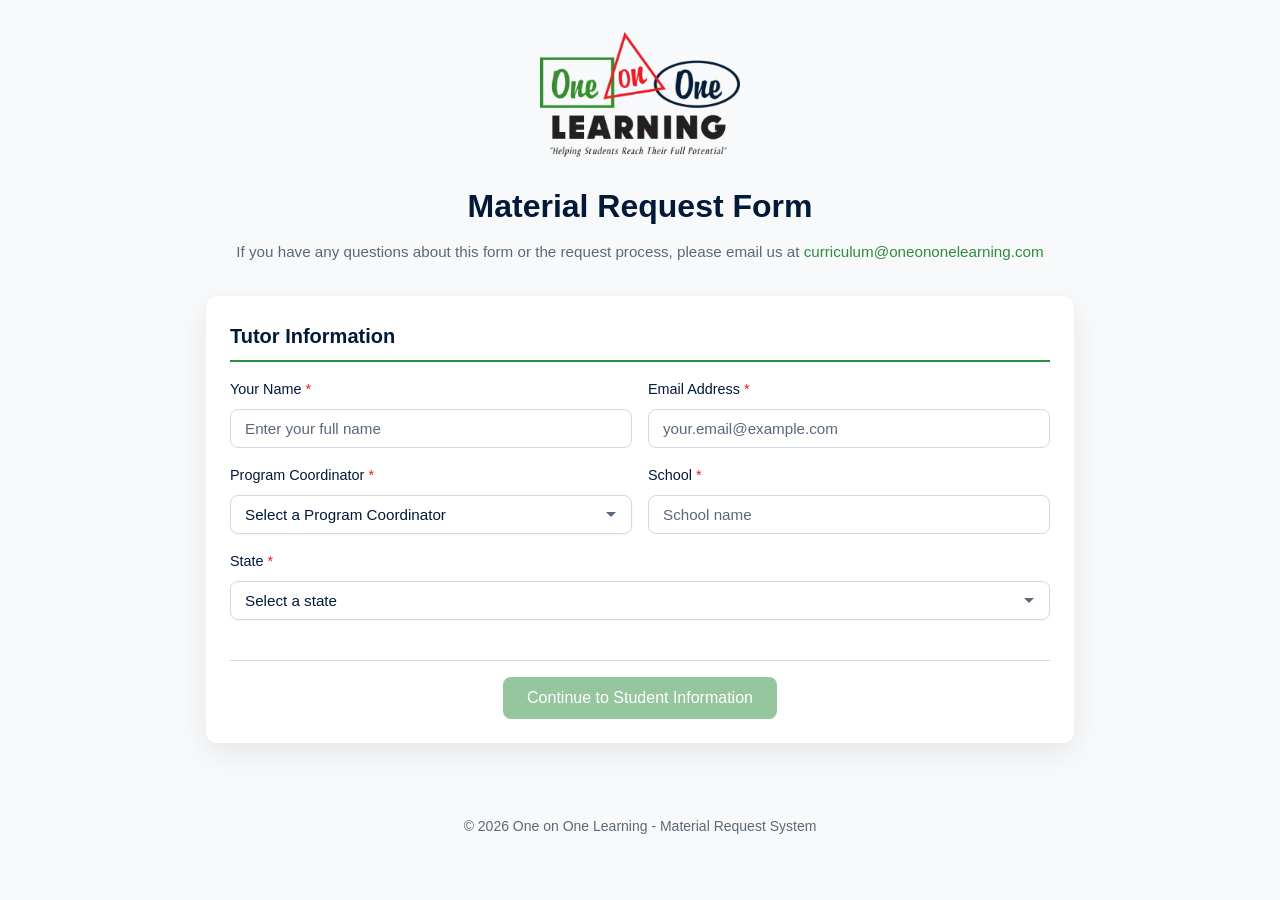
==== commit 724bc00f: "Restore index.html from before accidental upload Reverts the 'Add files via upload' commit (acbadc7)" ====
--- a/index.html
+++ b/index.html
@@ -1,640 +1,396 @@
 <!DOCTYPE html>
 <html lang="en">
 <head>
-<meta charset="UTF-8">
-<meta name="viewport" content="width=device-width, initial-scale=1.0">
-<title>One on One Learning — Tutor Needs Dashboard</title>
-<link href="https://fonts.googleapis.com/css2?family=Inter:wght@300;400;500;600;700&family=Playfair+Display:ital,wght@0,400;0,500;0,600;1,400&display=swap" rel="stylesheet">
-<script src="https://cdnjs.cloudflare.com/ajax/libs/Chart.js/4.4.1/chart.umd.min.js"></script>
-<link rel="stylesheet" href="https://cdnjs.cloudflare.com/ajax/libs/leaflet/1.9.4/leaflet.min.css"/>
-<script src="https://cdnjs.cloudflare.com/ajax/libs/leaflet/1.9.4/leaflet.min.js"></script>
-<script src="https://alcdn.msauth.net/browser/2.38.0/js/msal-browser.min.js"></script>
-<style>
-:root{--bg:#f4f6f9;--surface:rgba(255,255,255,0.55);--surface-hover:rgba(255,255,255,0.75);--border:rgba(255,255,255,0.6);--shadow:0 8px 32px rgba(0,0,0,0.06),0 1px 3px rgba(0,0,0,0.04);--shadow-lg:0 16px 48px rgba(0,0,0,0.08),0 2px 6px rgba(0,0,0,0.04);--text:#1a1f36;--text-dim:#6b7280;--text-light:#9ca3af;--red:#c8232c;--red-dim:rgba(200,35,44,0.08);--green:#2d8a4e;--green-dim:rgba(45,138,78,0.08);--navy:#1a1f36;--blue:#3b6eb5;--blue-dim:rgba(59,110,181,0.08);--amber:#d4930d;--amber-dim:rgba(212,147,13,0.08);--radius:20px;--radius-sm:12px;--blur:blur(20px) saturate(1.5)}
-*{margin:0;padding:0;box-sizing:border-box}
-body{font-family:'Inter',-apple-system,sans-serif;color:var(--text);min-height:100vh;overflow-x:hidden;background:linear-gradient(160deg,#f0f2f6 0%,#e8edf5 30%,#f5f0ee 60%,#f2f4f7 100%);background-attachment:fixed}
-body::before,body::after{content:'';position:fixed;border-radius:50%;filter:blur(80px);opacity:.3;z-index:0;pointer-events:none}
-body::before{width:500px;height:500px;top:-100px;right:-100px;background:radial-gradient(circle,rgba(200,35,44,.15),transparent 70%)}
-body::after{width:600px;height:600px;bottom:-150px;left:-150px;background:radial-gradient(circle,rgba(45,138,78,.12),transparent 70%)}
-.pw{position:relative;z-index:1;max-width:1900px;margin:0 auto;padding:0 36px}
-.glass{background:var(--surface);backdrop-filter:var(--blur);-webkit-backdrop-filter:var(--blur);border:1px solid var(--border);box-shadow:var(--shadow);border-radius:var(--radius)}
-.lo{position:fixed;inset:0;background:rgba(244,246,249,.95);backdrop-filter:blur(10px);display:flex;flex-direction:column;align-items:center;justify-content:center;z-index:100;transition:opacity .5s}
-.lo.h{opacity:0;pointer-events:none}
-.sp{width:36px;height:36px;border:3px solid #e5e7eb;border-top-color:var(--red);border-radius:50%;animation:spin .7s linear infinite}
-@keyframes spin{to{transform:rotate(360deg)}}
-.lo p{margin-top:14px;color:var(--text-dim);font-size:.88rem}
-
-/* Header */
-.hd{padding:32px 0 0;display:flex;justify-content:space-between;align-items:center;flex-wrap:wrap;gap:16px}
-.hd-l{display:flex;align-items:center;gap:20px}
-.logo{height:48px;width:auto;object-fit:contain}
-.hd-t h1{font-family:'Playfair Display',serif;font-size:1.75rem;font-weight:500;color:var(--navy);letter-spacing:-.01em;line-height:1.2}
-.hd-t p{color:var(--text-dim);font-size:.84rem;margin-top:2px}
-.hd-r{display:flex;gap:8px;align-items:center;flex-wrap:wrap}
-.bdg{display:inline-flex;align-items:center;gap:6px;padding:6px 14px;border-radius:100px;font-size:.75rem;font-weight:500;letter-spacing:.02em}
-.bdg-live{background:var(--green-dim);color:var(--green)}
-.bdg-live::before{content:'';width:6px;height:6px;border-radius:50%;background:var(--green);animation:pulse 2s infinite}
-@keyframes pulse{0%,100%{opacity:1}50%{opacity:.3}}
-.bdg-d{background:rgba(0,0,0,.04);color:var(--text-dim)}
-.rbtn{display:inline-flex;align-items:center;gap:6px;padding:8px 16px;border-radius:100px;border:1px solid rgba(0,0,0,.08);background:var(--surface);backdrop-filter:var(--blur);color:var(--text-dim);font-family:inherit;font-size:.8rem;font-weight:500;cursor:pointer;transition:all .2s}
-.rbtn:hover{background:var(--surface-hover);color:var(--red);border-color:rgba(200,35,44,.2)}
-.rbtn svg{width:13px;height:13px}
-.rbtn.spinning svg{animation:spin .6s linear infinite}
-
-/* Cards */
-.cards{display:grid;grid-template-columns:repeat(4,1fr);gap:16px;padding-top:28px}
-@media(max-width:1000px){.cards{grid-template-columns:repeat(2,1fr)}}
-@media(max-width:540px){.cards{grid-template-columns:1fr}}
-.card{padding:24px 28px;position:relative;overflow:hidden;transition:transform .25s,box-shadow .25s}
-.card:hover{transform:translateY(-3px);box-shadow:var(--shadow-lg)}
-.ci{width:36px;height:36px;border-radius:10px;display:flex;align-items:center;justify-content:center;margin-bottom:14px}
-.card:nth-child(1) .ci{background:var(--red-dim);color:var(--red)}
-.card:nth-child(2) .ci{background:var(--amber-dim);color:var(--amber)}
-.card:nth-child(3) .ci{background:var(--green-dim);color:var(--green)}
-.card:nth-child(4) .ci{background:var(--blue-dim);color:var(--blue)}
-.cl{font-size:.72rem;color:var(--text-dim);text-transform:uppercase;letter-spacing:.06em;font-weight:600}
-.cv{font-family:'Playfair Display',serif;font-size:2.8rem;font-weight:500;margin-top:6px;line-height:1;color:var(--navy)}
-.cs{font-size:.78rem;color:var(--text-dim);margin-top:4px}
-
-/* Charts */
-.charts{display:grid;grid-template-columns:1.4fr .6fr;gap:16px;padding-top:20px}
-@media(max-width:900px){.charts{grid-template-columns:1fr}}
-.cb{padding:28px}
-.cb h3{font-size:.8rem;font-weight:600;color:var(--text-dim);text-transform:uppercase;letter-spacing:.05em;margin-bottom:20px}
-.cc{position:relative;height:300px}
-.fill-center{position:absolute;top:50%;left:50%;transform:translate(-50%,-50%);text-align:center;pointer-events:none}
-.fill-center .fill-pct{font-family:'Playfair Display',serif;font-size:2.8rem;font-weight:500;color:var(--navy);line-height:1}
-.fill-center .fill-label{font-size:.78rem;color:var(--text-dim);margin-top:2px}
-
-/* Table */
-.ts{padding:20px 0 48px}
-.tc{padding:0;overflow:hidden}
-.tt{display:flex;justify-content:space-between;align-items:center;padding:22px 28px 18px;flex-wrap:wrap;gap:12px}
-.tt h2{font-family:'Playfair Display',serif;font-size:1.3rem;font-weight:500;color:var(--navy)}
-.fl{display:flex;gap:8px;flex-wrap:wrap;align-items:center}
-.fs,.fi{background:rgba(0,0,0,.03);border:1px solid rgba(0,0,0,.06);border-radius:100px;color:var(--text);font-family:inherit;font-size:.82rem;padding:8px 16px;outline:none;transition:all .2s;-webkit-appearance:none}
-.fs{padding-right:30px;cursor:pointer}
-.fs:focus,.fi:focus{border-color:var(--red);background:rgba(200,35,44,.03)}
-.fi{width:200px}
-.fi::placeholder{color:var(--text-light)}
-.view-toggle{display:flex;gap:0;border:1px solid rgba(0,0,0,.08);border-radius:100px;overflow:hidden}
-.vt-btn{padding:8px 16px;border:none;background:transparent;font-family:inherit;font-size:.8rem;font-weight:500;color:var(--text-dim);cursor:pointer;transition:all .2s}
-.vt-btn.active{background:var(--navy);color:#fff}
-.tw{overflow-x:auto;max-height:650px;overflow-y:auto}
-table{width:100%;border-collapse:collapse;font-size:.82rem}
-thead{background:#edeef1;position:sticky;top:0;z-index:2}
-th{text-align:left;padding:12px 14px;font-weight:600;font-size:.68rem;text-transform:uppercase;letter-spacing:.05em;color:var(--text-dim);white-space:nowrap;cursor:pointer;user-select:none;border-bottom:1px solid rgba(0,0,0,.05)}
-th:hover{color:var(--red)}
-th .sa{margin-left:2px;opacity:.3;font-size:.6rem}
-th.sorted .sa{opacity:1;color:var(--red)}
-td{padding:10px 14px;border-bottom:1px solid rgba(0,0,0,.04);color:var(--text);vertical-align:top}
-tr:last-child td{border-bottom:none}
-tbody tr{transition:background .15s}
-tbody tr:hover{background:rgba(200,35,44,.02)}
-tr.urgent-row{background:rgba(200,35,44,.03)}
-tr.urgent-row:hover{background:rgba(200,35,44,.06)}
-.pt{display:inline-block;padding:4px 12px;border-radius:100px;font-size:.74rem;font-weight:600;letter-spacing:.02em;text-decoration:none;transition:opacity .2s}
-a.pt:hover{opacity:.7}
-.pc-cell{font-size:.78rem;color:var(--text-dim)}
-.nh{color:var(--red);font-weight:700}
-.nm{color:var(--amber);font-weight:700}
-.nl{color:var(--green);font-weight:700}
-.mb{display:inline-block;padding:3px 10px;border-radius:100px;font-size:.72rem;font-weight:600}
-.m-ip{background:var(--blue-dim);color:var(--blue)}
-.m-v{background:var(--green-dim);color:var(--green)}
-.urgent-tag{display:inline-flex;align-items:center;gap:4px;padding:3px 10px;border-radius:100px;font-size:.7rem;font-weight:600;background:var(--red-dim);color:var(--red)}
-.sched{display:inline-flex;gap:3px;flex-wrap:wrap}
-.sd{font-size:.68rem;text-align:center;padding:3px 5px;border-radius:5px;line-height:1.2;min-width:38px}
-.sd-label{font-weight:600;color:var(--text-dim);font-size:.6rem;text-transform:uppercase}
-.sd-time{color:var(--text);font-size:.66rem;margin-top:1px}
-.sd-yes{background:var(--green-dim);color:var(--green)}
-.sd-no{display:none}
-.cert-y{color:var(--green);font-weight:600;font-size:.76rem}
-.cert-n{color:var(--text-light);font-size:.76rem}
-.notes-cell{max-width:200px;white-space:normal;font-size:.78rem;line-height:1.4;color:var(--text-dim)}
-.expand-btn{background:none;border:none;color:var(--blue);cursor:pointer;font-size:.76rem;font-weight:500;padding:2px 0;font-family:inherit}
-.expand-btn:hover{text-decoration:underline}
-.detail-row td{padding:14px 20px;background:rgba(59,110,181,.02)}
-.detail-grid{display:grid;grid-template-columns:repeat(auto-fill,minmax(160px,1fr));gap:14px;font-size:.82rem}
-.detail-grid .dg-label{font-size:.67rem;text-transform:uppercase;color:var(--text-dim);font-weight:600;letter-spacing:.04em;margin-bottom:2px}
-.detail-grid .dg-val{color:var(--text)}
-.es{text-align:center;padding:60px 24px;color:var(--text-dim)}
-.es h3{font-family:'Playfair Display',serif;font-size:1.2rem;color:var(--text);margin-bottom:6px}
-.rc{font-size:.78rem;color:var(--text-light);padding:12px 28px 18px;text-align:right}
-.eb{margin-top:16px;padding:14px 18px;background:var(--red-dim);border:1px solid rgba(200,35,44,.12);border-radius:var(--radius-sm);color:var(--red);font-size:.84rem;display:none}
-.eb.show{display:flex;align-items:center;gap:10px}
-.ft{text-align:center;padding:16px 0 40px;color:var(--text-light);font-size:.72rem;letter-spacing:.03em}
-::-webkit-scrollbar{width:5px;height:5px}::-webkit-scrollbar-track{background:transparent}::-webkit-scrollbar-thumb{background:rgba(0,0,0,.12);border-radius:3px}
-.fi-a{animation:fadeIn .6s ease forwards;opacity:0}
-@keyframes fadeIn{from{opacity:0;transform:translateY(14px)}to{opacity:1;transform:translateY(0)}}
-@media(max-width:640px){.pw{padding:0 16px}.hd-t h1{font-size:1.3rem}.logo{height:38px}}
-</style>
+    <meta charset="UTF-8">
+    <meta name="viewport" content="width=device-width, initial-scale=1.0">
+    <title>Material Request Form</title>
+    <link rel="stylesheet" href="styles.css">
 </head>
 <body>
-<div id="loginScreen" style="position:fixed;inset:0;background:linear-gradient(160deg,#f0f2f6 0%,#e8edf5 30%,#f5f0ee 60%,#f2f4f7 100%);z-index:200;display:flex;flex-direction:column;align-items:center;justify-content:center;font-family:'Inter',sans-serif">
-<img src="https://cdn.prod.website-files.com/6511d86dcc6ffe4be8b3e3c0/67a51d3a089fcce7d3a59514_2a1058a3dbdbabadadb72530baf47dea_oneononelearning.svg" style="height:60px;margin-bottom:24px" onerror="this.style.display='none'">
-<h2 style="color:#1a1f36;margin-bottom:8px">Tutor Needs Dashboard</h2>
-<p style="color:#6b7280;margin-bottom:32px;font-size:.9rem">Sign in with your One on One Learning account</p>
-<button onclick="signIn()" style="display:inline-flex;align-items:center;gap:10px;padding:12px 28px;border-radius:8px;border:1px solid #d1d5db;background:white;color:#1a1f36;font-family:inherit;font-size:.95rem;font-weight:500;cursor:pointer;box-shadow:0 1px 3px rgba(0,0,0,.1);transition:all .2s">
-<svg width="20" height="20" viewBox="0 0 23 23"><path fill="#f35325" d="M1 1h10v10H1z"/><path fill="#81bc06" d="M12 1h10v10H12z"/><path fill="#05a6f0" d="M1 12h10v10H1z"/><path fill="#ffba08" d="M12 12h10v10H12z"/></svg>
-Sign in with Microsoft</button>
-<p id="loginError" style="color:#c8232c;margin-top:16px;font-size:.85rem;display:none"></p>
-</div>
-<div class="lo" id="lo" style="display:none"><div class="sp"></div><p>Loading dashboard...</p></div>
-<div class="pw" id="dashboardContent" style="display:none">
-<div class="hd fi-a">
-<div class="hd-l">
-<img class="logo" src="https://cdn.prod.website-files.com/6511d86dcc6ffe4be8b3e3c0/67a51d3a089fcce7d3a59514_2a1058a3dbdbabadadb72530baf47dea_oneononelearning.svg" alt="OOOL" onerror="this.style.display='none'">
-<div class="hd-t"><h1>Tutor Needs Dashboard</h1></div>
-</div>
-<div class="hd-r">
-<span id="userInfo" style="font-size:.8rem;color:var(--text-dim);margin-right:8px"></span>
-<button onclick="signOut()" style="padding:5px 12px;border-radius:100px;border:1px solid rgba(0,0,0,.08);background:var(--surface);font-size:.75rem;color:var(--text-dim);cursor:pointer;font-family:inherit">Sign Out</button>
-<span class="bdg bdg-live" id="statusBadge">Auto-Updated</span>
-<span class="bdg bdg-d" id="lastUpdated">—</span>
-
-</div>
-</div>
-<div class="eb" id="errorBanner"><span id="errorMsg"></span></div>
-<div class="cards fi-a" style="animation-delay:.1s" id="summaryCards"></div>
-<div class="charts fi-a" style="animation-delay:.2s">
-<div class="cb glass"><h3>Tutors Needed by Program</h3><div class="cc"><canvas id="chartProgram"></canvas></div></div>
-<div class="cb glass"><h3>Overall Fill Rate</h3><div class="cc"><canvas id="chartFill"></canvas><div class="fill-center" id="fillCenter"></div></div></div>
-</div>
-<div class="ts fi-a" style="animation-delay:.3s">
-<div class="tc glass">
-<div class="tt">
-<div style="display:flex;align-items:center;gap:14px;flex-wrap:wrap">
-<h2>All Open Positions</h2>
-<div class="view-toggle">
-<button class="vt-btn active" onclick="setView('full',this)">Full Detail</button>
-<button class="vt-btn" onclick="setView('compact',this)">Compact</button>
-</div>
-</div>
-<div class="fl">
-<input class="fi" type="text" id="searchInput" placeholder="Search...">
-<select class="fs" id="filterProgram"><option value="">All Programs</option></select>
-<select class="fs" id="filterPC"><option value="">All PCs</option></select>
-<select class="fs" id="filterRDP"><option value="">All RDPs</option></select>
-<select class="fs" id="filterUrgent"><option value="">All Priorities</option><option value="asap">ASAP Only</option></select>
-<label style="display:inline-flex;align-items:center;gap:6px;padding:8px 14px;border-radius:100px;border:1px solid rgba(0,0,0,.08);background:var(--surface);backdrop-filter:var(--blur);font-size:.82rem;color:var(--text-dim);cursor:pointer;white-space:nowrap;user-select:none"><input type="checkbox" id="hideFilled" checked style="accent-color:var(--red);cursor:pointer"> Hide Filled</label>
-</div>
-</div>
-<div class="tw"><table><thead><tr id="tableHead"></tr></thead><tbody id="tableBody"></tbody></table></div>
-<div class="rc" id="rowCount"></div>
-</div></div>
-<div class="fi-a" style="animation-delay:.35s;padding-top:20px">
-<div class="glass" style="padding:24px;border-radius:var(--radius)">
-<div style="display:flex;justify-content:space-between;align-items:center;cursor:pointer" onclick="document.getElementById('pendingBody').style.display=document.getElementById('pendingBody').style.display==='none'?'':'none';this.querySelector('.pc-arrow').textContent=document.getElementById('pendingBody').style.display==='none'?'▶':'▼'">
-<h3>Pending Contacts <span id="pendingCount" style="background:var(--amber-dim);color:var(--amber);padding:2px 10px;border-radius:100px;font-size:.8rem;margin-left:8px">0</span></h3>
-<span class="pc-arrow" style="color:var(--text-dim);font-size:.8rem">▼</span>
-</div>
-<div id="pendingBody" style="margin-top:16px">
-<div style="overflow-x:auto"><table style="width:100%;border-collapse:collapse;font-size:.85rem">
-<thead><tr style="border-bottom:2px solid rgba(0,0,0,.06)"><th style="text-align:left;padding:8px 12px;color:var(--text-dim);font-weight:500">Program</th><th style="text-align:center;padding:8px 12px;color:var(--text-dim);font-weight:500">Pending</th></tr></thead>
-<tbody id="pendingTableBody"></tbody>
-</table></div>
-<p id="pendingEmpty" style="color:var(--text-light);font-size:.85rem;text-align:center;padding:20px;display:none">No pending contacts</p>
-</div>
-</div>
-</div>
-<div class="fi-a" style="animation-delay:.4s;padding-top:20px">
-<div class="glass" style="padding:24px;border-radius:var(--radius)">
-<h3 style="margin-bottom:16px">Needs Map</h3>
-<div id="needsMap" style="height:500px;border-radius:var(--radius-sm);overflow:hidden"></div>
-<div style="display:flex;justify-content:space-between;align-items:center;margin-top:10px;font-size:.78rem;color:var(--text-dim)">
-<span id="mapStatus">Loading map...</span>
-<span><span style="display:inline-block;width:10px;height:10px;border-radius:50%;background:#3b6eb5;margin-right:4px"></span>1 needed
-<span style="display:inline-block;width:10px;height:10px;border-radius:50%;background:#d4930d;margin:0 4px 0 12px"></span>2 needed
-<span style="display:inline-block;width:10px;height:10px;border-radius:50%;background:#c8232c;margin:0 4px 0 12px"></span>3+ needed</span>
-</div>
-</div>
-</div>
-<div class="ft">One on One Learning &middot; Tutor Needs Dashboard &middot; Data refreshed daily via Power Automate</div>
-</div>
-<script>
-let msalInstance=null,currentUser=null,userRole=null,userRdp=null;
-
-const adminEmails=['msuarez@oneononelearning.com','igrande@oneononelearning.com','rmatos@oneononelearning.com','jfuentes@oneononelearning.com','nreaser@oneononelearning.com','mmonnar@oneononelearning.com','arau@oneononelearning.com'];
-const rdpEmails={'kberry@oneononelearning.com':'Karin','jlove@oneononelearning.com':'Jennifer','mhill@oneononelearning.com':'Malorie','llandera@oneononelearning.com':'Malorie'};
-
-async function initAuth(){
-  try{
-    if(typeof msal==='undefined'){console.log('MSAL not loaded');return;}
-    msalInstance=new msal.PublicClientApplication({auth:{clientId:'f3d0a7b8-0eee-456f-9758-da7bc1296a94',authority:'https://login.microsoftonline.com/24ab4d38-cbff-431e-b383-3bd64b05be87',redirectUri:window.location.origin+window.location.pathname},cache:{cacheLocation:'sessionStorage'}});
-    const resp=await msalInstance.handleRedirectPromise();
-    if(resp){handleLoginSuccess(resp.account);return;}
-    const accounts=msalInstance.getAllAccounts();
-    if(accounts.length>0){handleLoginSuccess(accounts[0]);return;}
-  }catch(e){console.log('Auth init:',e)}
-}
-
-function handleLoginSuccess(account){
-  currentUser=account;
-  const email=(account.username||'').toLowerCase();
-  if(adminEmails.includes(email)){userRole='admin';userRdp=null;}
-  else if(rdpEmails[email]){userRole='rdp';userRdp=rdpEmails[email];}
-  else{userRole='viewer';userRdp=null;}
-  document.getElementById('loginScreen').style.display='none';
-  document.getElementById('dashboardContent').style.display='';
-  document.getElementById('lo').style.display='flex';
-  const name=account.name||email;
-  document.getElementById('userInfo').textContent=userRole==='admin'?name+' (Admin)':userRole==='rdp'?name+' (RDP: '+userRdp+')':name;
-  loadData();
-}
-
-async function signIn(){
-  if(!msalInstance){await initAuth();}
-  try{await msalInstance.loginRedirect({scopes:['openid','profile','email']});}
-  catch(e){document.getElementById('loginError').style.display='block';document.getElementById('loginError').textContent='Sign in failed: '+e.message;}
-}
-
-function signOut(){if(msalInstance)msalInstance.logoutRedirect({postLogoutRedirectUri:window.location.origin+window.location.pathname});}
-
-window.addEventListener('DOMContentLoaded',()=>{initAuth();});
-const DATA_URL='data.json',PCS_URL='pcs.json',RDP_URL='rdps.json',GEOCACHE_URL='geocache.json',ASAP_URL='asap-flags.json',PENDING_URL='pending.json';
-const GH_REPO='OneOnOneLearning/Needs-Dashboard';
-function getGHToken(){return atob('Z2hw'+'X0dN'+'Wlll'+'TXhM'+'Qzd3'+'WmIw'+'NTM2'+'WU1w'+'VFFt'+'RlFX'+'RGxs'+'ZDFB'+'QjlH'+'Mg==')}
-let data=[],pcMap={},rdpMap={},asapFlags={},pauseFlags={},pendingData=[],sortCol=null,sortAsc=true,viewMode='full',expandedRows=new Set();
-const progColors={},pal=['#c8232c','#2d8a4e','#3b6eb5','#d4930d','#8b5cf6','#0891b2','#dc2626','#059669','#7c3aed','#ca8a04','#2563eb','#e11d48','#16a34a','#9333ea','#ea580c','#0284c7'];
-
-function xlDate(v){if(!v||v==='')return'';const s=String(v).trim();if(s.toLowerCase()==='asap')return'ASAP';if(/^\d{4,5}$/.test(s)){const d=new Date((parseInt(s)-25569)*86400000);return d.toLocaleDateString('en-US',{month:'numeric',day:'numeric',year:'numeric'})}return s}
-function getRowKey(d){return(d.program+'|'+d.school+'|'+d.location).replace(/\s+/g,' ').trim()}
-function isUrgent(d){return !!asapFlags[getRowKey(d)]}
-function isPaused(d){return !!pauseFlags[getRowKey(d)]}
-function setView(m,b){viewMode=m;document.querySelectorAll('.vt-btn').forEach(x=>x.classList.remove('active'));b.classList.add('active');expandedRows.clear();renderTable()}
-
-async function loadData(){
-  document.getElementById('errorBanner').classList.remove('show');
-  try{const pr=await fetch(PCS_URL+'?t='+Date.now());if(pr.ok)pcMap=await pr.json()}catch(e){pcMap=samplePCs()}
-  try{const rr=await fetch(RDP_URL+'?t='+Date.now());if(rr.ok)rdpMap=await rr.json()}catch(e){rdpMap={}}
-  try{const gr=await fetch(GEOCACHE_URL+'?t='+Date.now());if(gr.ok){const gc=await gr.json();Object.assign(geoCache,gc)}}catch(e){}
-  try{
-    const pr=await fetch(`https://api.github.com/repos/${GH_REPO}/contents/pause-flags.json`,{headers:{'Accept':'application/vnd.github.v3+json','User-Agent':'OOOLDashboard'}});
-    if(pr.ok){const pj=await pr.json();if(pj.content){pauseFlags=JSON.parse(atob(pj.content.replace(/\n/g,'')));}}
-  }catch(e){pauseFlags={}}
-  try{const pd=await fetch(PENDING_URL+'?t='+Date.now());if(pd.ok)pendingData=await pd.json()}catch(e){pendingData=[]}
-  try{
-    const ar=await fetch(`https://api.github.com/repos/${GH_REPO}/contents/asap-flags.json`,{headers:{'Accept':'application/vnd.github.v3+json','User-Agent':'OOOLDashboard'}});
-    if(ar.ok){const aj=await ar.json();if(aj.content){asapFlags=JSON.parse(atob(aj.content.replace(/\n/g,'')));}}
-  }catch(e){asapFlags={}}
-  try{
-    const r=await fetch(DATA_URL+'?t='+Date.now());if(!r.ok)throw new Error('HTTP '+r.status);
-    let raw=await r.text();raw=raw.replace(/[\x00-\x08\x0B\x0C\x0E-\x1F]/g,'').replace(/\t/g,' ');
-    raw=raw.replace(/"(needed|projected)"\s*:\s*([^,}"\]]*)/g,(m,key,val)=>{const t=val.trim();const n=Number(t);return`"${key}":${(t===''||isNaN(n))?0:n}`});
-    const j=JSON.parse(raw);
-    if(Array.isArray(j))data=j;else if(j.records){data=j.records;if(j.updated)document.getElementById('lastUpdated').textContent=j.updated}
-    else throw new Error('Bad format');
-    data=data.map(d=>({
-      program:d.program||d.Program||'',location:d.location||d.Location||'',school:d.school||d.School||'',
-      dateRequested:xlDate(d.dateRequested||d['Date need Requested']||''),
-      projected:parseInt(d.projected||d['Projected Tutors needed\nto start']||0),
-      needed:parseInt(d.needed||d['Current # of tutors needed']||0),
-      subject:d.subject||d['Grades/Subject']||'',mode:d.mode||d['In Person/Virtual']||'',
-      mon:d.mon||d.Mon||'',tues:d.tues||d.Tues||'',wed:d.wed||d.Wed||'',
-      thurs:d.thurs||d.Thurs||'',friday:d.friday||d.Friday||'',weekends:d.weekends||d.Weekends||'',
-      startDate:xlDate(d.startDate||d['Start Date']||''),payRate:d.payRate||d['Pay Rate']||'',
-      certified:d.certified||d['Certified?']||'',nonNeg:d.nonNeg||d['Non-Negotiables']||'',
-      notes:d.notes||d['Notes/Experience']||'',fileUrl:d.fileUrl||''
-    }));
-    data.forEach(d=>{d.pc=pcMap[d.program]||'';d.rdp=rdpMap[d.program]||''});
-    if(!document.getElementById('lastUpdated').textContent||document.getElementById('lastUpdated').textContent==='—')
-      document.getElementById('lastUpdated').textContent=new Date().toLocaleDateString('en-US',{month:'short',day:'numeric',year:'numeric'});
-    buildAll();
-  }catch(e){if(data.length===0){loadSample();buildAll();document.getElementById('errorBanner').classList.add('show');document.getElementById('errorMsg').innerHTML='Showing <strong>sample data</strong> — connect Power Automate for live data.'}}
-  finally{document.getElementById('lo').classList.add('h')}
-}
-
-function samplePCs(){return{"Arizona":"Christine","Arkansas":"Yesenia","LACOE":"Susan","LAUSD NP":"Ester","LAUSD Public":"Ester","LBUSD":"Karin","Pasadena":"Karin","Pomona":"Karin","Corona-Norco":"Karin","Riverside NP":"Amber","San Bernardino NP/ Fontana":"Amber","San Bernardino- Foster Youth / Probation":"Amber","Clark County":"Christine","Texas":"Yesenia","Sarasota":"James","Sumter County":"James","Broward County":"Malorie","Hillsborough":"Yesenia","Lake County":"Gretchen","Seminole":"Malorie","Lee County":"Eli","Leon County":"Yesenia","Marion County":"Yesenia","Miami Dade NP":"Margiet","Miami Public":"Cristy","Miami Dade Charter":"Katia","Miami Dade High Dosage":"Katia and Giselle","Osceola NP":"Gretchen","Orange County":"Saranda","Osceola Public":"Kelly","Pasco County":"James","West Palm":"Gabby","Louisiana":"Yesenia","Boston":"Eli","VA- Henrico":"Yesenia","Milwaukee":"Eli","Lake County Counselor":"Gayle","Miami IDEA Counselor":"Malorie"}}
-function loadSample(){
-  pcMap=samplePCs();
-  data=[
-    {program:"LACOE",location:"Lynwood, CA",school:"Challenger Memorial Youth Center",dateRequested:"10/8/2025",projected:2,needed:2,subject:"ELA & Math",mode:"In Person",mon:"8:00-2:30",tues:"8:00-2:30",wed:"8:00-2:30",thurs:"8:00-2:30",friday:"",weekends:"",startDate:"ASAP",payRate:"$22/hr",certified:"Yes",nonNeg:"CA sub permit",notes:"Prefer bilingual",fileUrl:""},
-    {program:"LACOE",location:"Downey, CA",school:"Dorothy Kirby Center",dateRequested:"10/8/2025",projected:3,needed:1,subject:"ELA & Math",mode:"In Person",mon:"9:00-3:00",tues:"9:00-3:00",wed:"9:00-3:00",thurs:"9:00-3:00",friday:"9:00-3:00",weekends:"",startDate:"ASAP",payRate:"$22/hr",certified:"No",nonNeg:"",notes:"At-risk youth exp preferred",fileUrl:""},
-    {program:"LACOE",location:"Sylmar, CA",school:"Barry J. Nidorf",dateRequested:"11/1/2025",projected:4,needed:3,subject:"Math",mode:"In Person",mon:"8:30-1:30",tues:"",wed:"8:30-1:30",thurs:"",friday:"8:30-1:30",weekends:"",startDate:"11/15/2025",payRate:"$22/hr",certified:"Yes",nonNeg:"Livescan",notes:"Juvenile facility clearance",fileUrl:""},
-    {program:"LAUSD",location:"Los Angeles, CA",school:"Fremont HS",dateRequested:"9/15/2025",projected:5,needed:3,subject:"Algebra I & II",mode:"In Person",mon:"x",tues:"x",wed:"x",thurs:"x",friday:"",weekends:"",startDate:"ASAP",payRate:"$20/hr",certified:"Yes",nonNeg:"LAUSD cleared",notes:"",fileUrl:""},
-    {program:"LAUSD",location:"Los Angeles, CA",school:"Jefferson MS",dateRequested:"9/20/2025",projected:3,needed:2,subject:"ELA 7th & 8th",mode:"In Person",mon:"x",tues:"",wed:"x",thurs:"",friday:"x",weekends:"",startDate:"10/7/2025",payRate:"$20/hr",certified:"No",nonNeg:"",notes:"After school 3-5pm",fileUrl:""},
-    {program:"LAUSD",location:"Los Angeles, CA",school:"Manual Arts HS",dateRequested:"10/1/2025",projected:4,needed:4,subject:"Chemistry & Physics",mode:"In Person",mon:"7:30-2:00",tues:"7:30-2:00",wed:"",thurs:"7:30-2:00",friday:"7:30-2:00",weekends:"",startDate:"10/15/2025",payRate:"$20/hr",certified:"Yes",nonNeg:"Science credential",notes:"AP classes",fileUrl:""},
-    {program:"Compton USD",location:"Compton, CA",school:"Compton HS",dateRequested:"10/5/2025",projected:3,needed:3,subject:"ELA & Math",mode:"In Person",mon:"x",tues:"x",wed:"x",thurs:"x",friday:"",weekends:"",startDate:"ASAP",payRate:"$21/hr",certified:"No",nonNeg:"Bilingual Spanish",notes:"Title I",fileUrl:""},
-    {program:"Compton USD",location:"Compton, CA",school:"Whaley MS",dateRequested:"10/12/2025",projected:2,needed:1,subject:"Math 7th",mode:"Virtual",mon:"",tues:"",wed:"3:30-5:00",thurs:"",friday:"3:30-5:00",weekends:"",startDate:"10/28/2025",payRate:"$21/hr",certified:"No",nonNeg:"",notes:"Virtual after school",fileUrl:""},
-    {program:"Inglewood USD",location:"Inglewood, CA",school:"Inglewood HS",dateRequested:"10/8/2025",projected:4,needed:2,subject:"Algebra I",mode:"In Person",mon:"x",tues:"x",wed:"x",thurs:"x",friday:"x",weekends:"",startDate:"10/20/2025",payRate:"$20/hr",certified:"Yes",nonNeg:"",notes:"",fileUrl:""},
-    {program:"Lynwood USD",location:"Lynwood, CA",school:"Lynwood HS",dateRequested:"9/28/2025",projected:3,needed:1,subject:"Biology",mode:"In Person",mon:"",tues:"8:00-12:00",wed:"",thurs:"8:00-12:00",friday:"",weekends:"",startDate:"10/7/2025",payRate:"$20/hr",certified:"Yes",nonNeg:"Bio credential",notes:"Lab support",fileUrl:""},
-    {program:"Lynwood USD",location:"Lynwood, CA",school:"Hosler MS",dateRequested:"10/20/2025",projected:3,needed:3,subject:"Math & ELA",mode:"In Person",mon:"x",tues:"",wed:"x",thurs:"",friday:"x",weekends:"",startDate:"ASAP",payRate:"$20/hr",certified:"No",nonNeg:"",notes:"",fileUrl:""},
-    {program:"Centinela Valley",location:"Hawthorne, CA",school:"Hawthorne HS",dateRequested:"10/3/2025",projected:2,needed:2,subject:"Geometry",mode:"In Person",mon:"x",tues:"x",wed:"",thurs:"x",friday:"",weekends:"",startDate:"10/14/2025",payRate:"$21/hr",certified:"No",nonNeg:"",notes:"",fileUrl:""},
-    {program:"Centinela Valley",location:"Lawndale, CA",school:"Lawndale HS",dateRequested:"10/18/2025",projected:3,needed:1,subject:"ELA 9th & 10th",mode:"Virtual",mon:"",tues:"4:00-6:00",wed:"",thurs:"4:00-6:00",friday:"",weekends:"",startDate:"11/1/2025",payRate:"$21/hr",certified:"No",nonNeg:"",notes:"Evening virtual",fileUrl:""},
-    {program:"Pasadena USD",location:"Pasadena, CA",school:"Pasadena HS",dateRequested:"10/10/2025",projected:4,needed:2,subject:"AP Calculus",mode:"In Person",mon:"x",tues:"x",wed:"x",thurs:"x",friday:"",weekends:"",startDate:"10/21/2025",payRate:"$23/hr",certified:"Yes",nonNeg:"Math credential",notes:"AP exam prep",fileUrl:""},
-    {program:"Arizona",location:"Phoenix, AZ",school:"Camelback HS",dateRequested:"10/15/2025",projected:3,needed:3,subject:"Math & Reading",mode:"In Person",mon:"8:00-2:00",tues:"8:00-2:00",wed:"8:00-2:00",thurs:"8:00-2:00",friday:"",weekends:"",startDate:"ASAP",payRate:"$19/hr",certified:"No",nonNeg:"AZ fingerprint card",notes:"Mostly 9th graders",fileUrl:""},
-    {program:"Arizona",location:"Tempe, AZ",school:"McClintock HS",dateRequested:"10/20/2025",projected:2,needed:2,subject:"ELA",mode:"Virtual",mon:"",tues:"3:00-5:00",wed:"",thurs:"3:00-5:00",friday:"",weekends:"",startDate:"11/5/2025",payRate:"$19/hr",certified:"No",nonNeg:"",notes:"After school virtual",fileUrl:""},
-    {program:"Pomona USD",location:"Pomona, CA",school:"Pomona HS",dateRequested:"10/14/2025",projected:3,needed:3,subject:"Math & ELA",mode:"In Person",mon:"x",tues:"x",wed:"x",thurs:"x",friday:"",weekends:"",startDate:"ASAP",payRate:"$20/hr",certified:"No",nonNeg:"Bilingual",notes:"Title I",fileUrl:""},
-  ];
-  data.forEach(d=>{d.pc=pcMap[d.program]||'';d.rdp=rdpMap[d.program]||''});
-  document.getElementById('lastUpdated').textContent='Sample Data';
-  document.getElementById('statusBadge').innerHTML='Demo Mode';
-  document.getElementById('statusBadge').className='bdg bdg-d';
-}
-
-function buildAll(){
-  if(userRole==='rdp'&&userRdp){data=data.filter(d=>d.rdp===userRdp);}
-  const p=[...new Set(data.map(d=>d.program))];
-  p.forEach((v,i)=>{progColors[v]=pal[i%pal.length]});
-  buildCards();buildCharts();buildFilters();renderTable();buildPending();setTimeout(buildMap,100);
-  if(userRole==='rdp')document.getElementById('filterRDP').style.display='none';
-}
-function getFilteredForCharts(){
-  const rdpf=document.getElementById('filterRDP').value,
-    pf=document.getElementById('filterProgram').value,
-    pcf=document.getElementById('filterPC').value;
-  return data.filter(d=>{
-    if(isPaused(d))return false;
-    if(rdpf&&d.rdp!==rdpf)return false;
-    if(pf&&d.program!==pf)return false;
-    if(pcf&&d.pc!==pcf)return false;
-    return true;
-  });
-}
-
-function buildCards(){
-  const fd=getFilteredForCharts();
-  const tn=fd.reduce((s,d)=>s+d.needed,0),tp=fd.reduce((s,d)=>s+d.projected,0),
-    pr=[...new Set(fd.map(d=>d.program))],lo=[...new Set(fd.map(d=>d.school))],
-    urgCnt=fd.filter(d=>isUrgent(d)).length,
-    pcs=[...new Set(fd.map(d=>d.pc))].filter(Boolean).length,
-    fillPct=tp?Math.round((tp-tn)/tp*100):0;
-  document.getElementById('summaryCards').innerHTML=
-    `<div class="card glass"><div class="ci"><svg width="17" height="17" viewBox="0 0 24 24" fill="none" stroke="currentColor" stroke-width="2"><path d="M17 21v-2a4 4 0 0 0-4-4H5a4 4 0 0 0-4 4v2"/><circle cx="9" cy="7" r="4"/><path d="M23 21v-2a4 4 0 0 0-3-3.87"/><path d="M16 3.13a4 4 0 0 1 0 7.75"/></svg></div><div class="cl">Total Tutors Needed</div><div class="cv">${tn}</div><div class="cs">of ${tp} projected</div></div>`+
-    `<div class="card glass" style="cursor:pointer" onclick="const f=document.getElementById('filterUrgent');if(f.value==='asap'){f.value='';this.style.outline=''}else{f.value='asap';this.style.outline='2px solid var(--red)'}onFilterChange()"><div class="ci"><svg width="17" height="17" viewBox="0 0 24 24" fill="none" stroke="currentColor" stroke-width="2"><path d="M10.29 3.86L1.82 18a2 2 0 0 0 1.71 3h16.94a2 2 0 0 0 1.71-3L13.71 3.86a2 2 0 0 0-3.42 0z"/><line x1="12" y1="9" x2="12" y2="13"/><line x1="12" y1="17" x2="12.01" y2="17"/></svg></div><div class="cl">ASAP Positions</div><div class="cv">${urgCnt}</div><div class="cs">need immediate placement</div></div>`+
-    `<div class="card glass"><div class="ci"><svg width="17" height="17" viewBox="0 0 24 24" fill="none" stroke="currentColor" stroke-width="2"><rect x="2" y="7" width="20" height="14" rx="2"/><path d="M16 21V5a2 2 0 0 0-2-2h-4a2 2 0 0 0-2 2v16"/></svg></div><div class="cl">Active Programs</div><div class="cv">${pr.length}</div><div class="cs">${lo.length} schools &middot; ${pcs} PCs</div></div>`+
-    `<div class="card glass"><div class="ci"><svg width="17" height="17" viewBox="0 0 24 24" fill="none" stroke="currentColor" stroke-width="2"><polyline points="22 12 18 12 15 21 9 3 6 12 2 12"/></svg></div><div class="cl">Fill Rate</div><div class="cv">${fillPct}%</div><div class="cs">${tp-tn} of ${tp} filled</div></div>`+
-    `<div class="card glass"><div class="ci"><svg width="17" height="17" viewBox="0 0 24 24" fill="none" stroke="currentColor" stroke-width="2"><circle cx="12" cy="12" r="10"/><line x1="10" y1="15" x2="10" y2="9"/><line x1="14" y1="15" x2="14" y2="9"/></svg></div><div class="cl">Pending Contacts</div><div class="cv">${getPendingCount()}</div><div class="cs">interviewed, awaiting contact</div></div>`;
-}
-
-let chP,chF;
-function buildCharts(){
-  const fd=getFilteredForCharts();
-  const allPr=[...new Set(fd.map(d=>d.program))],allPn=allPr.map(p=>fd.filter(d=>d.program===p).reduce((s,d)=>s+d.needed,0));
-  const pr=[],pn=[],co=[];allPr.forEach((p,i)=>{if(allPn[i]>0){pr.push(p);pn.push(allPn[i]);co.push(progColors[p])}});
-  if(chP)chP.destroy();
-  chP=new Chart(document.getElementById('chartProgram').getContext('2d'),{type:'bar',data:{labels:pr,datasets:[{data:pn,backgroundColor:co.map(c=>c+'22'),borderColor:co,borderWidth:1.5,borderRadius:8}]},options:{responsive:true,maintainAspectRatio:false,plugins:{legend:{display:false}},scales:{x:{ticks:{color:'#9ca3af',font:{size:10,family:'Inter'}},grid:{display:false},border:{display:false}},y:{ticks:{color:'#9ca3af',font:{size:10},stepSize:2},grid:{color:'rgba(0,0,0,.04)'},border:{display:false},beginAtZero:true}}}});
-
-  // Fill rate doughnut
-  const tp=fd.reduce((s,d)=>s+d.projected,0),tn=fd.reduce((s,d)=>s+d.needed,0),filled=tp-tn,pct=tp?Math.round(filled/tp*100):0;
-  if(chF)chF.destroy();
-  chF=new Chart(document.getElementById('chartFill').getContext('2d'),{
-    type:'doughnut',
-    data:{labels:['Filled','Still Needed'],datasets:[{data:[filled,tn],backgroundColor:['rgba(45,138,78,.25)','rgba(200,35,44,.2)'],borderColor:['#2d8a4e','#c8232c'],borderWidth:2,hoverOffset:6}]},
-    options:{responsive:true,maintainAspectRatio:false,cutout:'75%',plugins:{legend:{position:'bottom',labels:{color:'#9ca3af',font:{size:11,family:'Inter'},padding:14,usePointStyle:true,pointStyleWidth:10}}}}
-  });
-  document.getElementById('fillCenter').innerHTML=`<div class="fill-pct">${pct}%</div><div class="fill-label">${filled} of ${tp} filled</div>`;
-}
-
-function buildFilters(){
-  const pr=[...new Set(data.map(d=>d.program))].sort(),s=document.getElementById('filterProgram'),c=s.value;
-  s.innerHTML='<option value="">All Programs</option>'+pr.map(p=>`<option value="${p}">${p}</option>`).join('');s.value=c;
-  const pcs=[...new Set(Object.values(pcMap))].filter(Boolean).sort(),ps=document.getElementById('filterPC'),pc=ps.value;
-  ps.innerHTML='<option value="">All PCs</option>'+pcs.map(p=>`<option value="${p}">${p}</option>`).join('');ps.value=pc;
-  const rdps=[...new Set(Object.values(rdpMap))].filter(Boolean).sort(),rs=document.getElementById('filterRDP'),rc=rs.value;
-  rs.innerHTML='<option value="">All RDPs</option>'+rdps.map(r=>`<option value="${r}">${r}</option>`).join('');rs.value=rc;
-}
-document.getElementById('searchInput').addEventListener('input',renderTable);
-function onFilterChange(){buildCards();buildCharts();renderTable();buildPending();buildMap()}
-document.getElementById('filterProgram').addEventListener('change',onFilterChange);
-document.getElementById('filterPC').addEventListener('change',onFilterChange);
-document.getElementById('filterRDP').addEventListener('change',onFilterChange);
-document.getElementById('filterUrgent').addEventListener('change',renderTable);
-document.getElementById('hideFilled').addEventListener('change',renderTable);
-
-function fmtSched(d){
-  const days=[{k:'mon',l:'Mon'},{k:'tues',l:'Tue'},{k:'wed',l:'Wed'},{k:'thurs',l:'Thu'},{k:'friday',l:'Fri'},{k:'weekends',l:'Wknd'}];
-  let html='<div class="sched">';
-  for(const day of days){
-    const v=d[day.k];
-    if(v&&v.toString().trim()&&v.toString().trim()!=='0'){
-      const isTime=v.toString().includes(':');
-      html+=`<div class="sd sd-yes"><div class="sd-label">${day.l}</div><div class="sd-time">${isTime?v:'✓'}</div></div>`;
-    }
-  }
-  return html+'</div>';
-}
-function fmtCert(v){if(!v)return'<span class="cert-n">—</span>';const s=v.toString().toLowerCase();if(s==='yes'||s==='y')return'<span class="cert-y">Yes</span>';if(s==='no'||s==='n')return'<span class="cert-n">No</span>';return`<span class="cert-n">${v}</span>`}
-function fmtStart(d){if(isUrgent(d))return'<span class="urgent-tag"><svg width="10" height="10" viewBox="0 0 24 24" fill="none" stroke="currentColor" stroke-width="3"><path d="M10.29 3.86L1.82 18a2 2 0 0 0 1.71 3h16.94a2 2 0 0 0 1.71-3L13.71 3.86a2 2 0 0 0-3.42 0z"/><line x1="12" y1="9" x2="12" y2="13"/><line x1="12" y1="17" x2="12.01" y2="17"/></svg>ASAP</span>';return d.startDate||'—'}
-
-const compactCols=[{key:'asap',label:'⚠️'},{key:'pause',label:'⏸'},{key:'program',label:'Program'},{key:'rdp',label:'RDP'},{key:'pc',label:'PC'},{key:'school',label:'School'},{key:'location',label:'Location'},{key:'needed',label:'# Need'},{key:'subject',label:'Subject'},{key:'schedule',label:'Schedule'},{key:'startDate',label:'Start/End'},{key:'payRate',label:'Pay'},{key:'expand',label:''}];
-const fullCols=[{key:'asap',label:'⚠️'},{key:'pause',label:'⏸'},{key:'program',label:'Program'},{key:'rdp',label:'RDP'},{key:'pc',label:'PC'},{key:'school',label:'School'},{key:'location',label:'Location'},{key:'dateRequested',label:'Date Req'},{key:'projected',label:'Proj'},{key:'needed',label:'# Need'},{key:'subject',label:'Subject'},{key:'mode',label:'Mode'},{key:'schedule',label:'Schedule'},{key:'startDate',label:'Start/End'},{key:'payRate',label:'Pay'},{key:'certified',label:'Cert'},{key:'nonNeg',label:'Non-Negotiables'},{key:'notes',label:'Notes'}];
-function getCols(){return viewMode==='compact'?compactCols:fullCols}
-
-function buildTableHead(){document.getElementById('tableHead').innerHTML=getCols().map(c=>{if(c.key==='expand'||c.key==='schedule')return`<th>${c.label}</th>`;if(c.key==='asap')return`<th style="text-align:center;width:50px">${c.label}</th>`;return`<th class="${sortCol===c.key?'sorted':''}" onclick="sortTable('${c.key}')">${c.label}<span class="sa">${sortCol===c.key?(sortAsc?'▲':'▼'):'⇅'}</span></th>`}).join('')}
-function sortTable(k){if(sortCol===k)sortAsc=!sortAsc;else{sortCol=k;sortAsc=true}renderTable()}
-function toggleRow(i){if(expandedRows.has(i))expandedRows.delete(i);else expandedRows.add(i);renderTable()}
-
-function renderTable(){
-  const s=document.getElementById('searchInput').value.toLowerCase(),
-    pf=document.getElementById('filterProgram').value,
-    pcf=document.getElementById('filterPC').value,
-    rdpf=document.getElementById('filterRDP').value,
-    uf=document.getElementById('filterUrgent').value,
-    hf=document.getElementById('hideFilled').checked;
-  let f=data.filter(d=>{
-    if(pf&&d.program!==pf)return false;
-    if(pcf&&d.pc!==pcf)return false;
-    if(rdpf&&d.rdp!==rdpf)return false;
-    if(uf==='asap'&&!isUrgent(d))return false;
-    if(hf&&d.needed<=0)return false;
-    if(s){const h=(d.location+d.school+d.subject+d.program+d.notes+d.nonNeg+d.pc+d.rdp).toLowerCase();if(!h.includes(s))return false}
-    return true;
-  });
-  if(sortCol)f.sort((a,b)=>{let va=a[sortCol],vb=b[sortCol];if(typeof va==='number')return sortAsc?va-vb:vb-va;va=(va||'').toString().toLowerCase();vb=(vb||'').toString().toLowerCase();return sortAsc?va.localeCompare(vb):vb.localeCompare(va)});
-  buildTableHead();
-  const tb=document.getElementById('tableBody'),cols=getCols();
-  if(f.length===0){tb.innerHTML=`<tr><td colspan="${cols.length}"><div class="es"><h3>No matching records</h3><p style="color:var(--text-dim);font-size:.85rem">Try adjusting your filters</p></div></td></tr>`;document.getElementById('rowCount').textContent='';return}
-  let html='';
-  f.forEach((d,i)=>{
-    const di=data.indexOf(d);
-    const nc=d.needed>=3?'nh':d.needed>=2?'nm':'nl',
-      mc=d.mode.toLowerCase().includes('virtual')?'m-v':'m-ip',
-      c=progColors[d.program]||'#c8232c',urg=isUrgent(d),
-      ptag=d.fileUrl?`<a href="${d.fileUrl}" target="_blank" class="pt" style="background:${c}11;color:${c}">${d.program}</a>`:`<span class="pt" style="background:${c}11;color:${c}">${d.program}</span>`,
-      const paused=isPaused(d);
-      asapBtn=`<td style="text-align:center">${userRole==='admin'?`<button onclick="toggleAsap(${di})" style="background:${urg?'var(--red)':'transparent'};color:${urg?'white':'var(--text-light)'};border:1px solid ${urg?'var(--red)':'rgba(0,0,0,.12)'};border-radius:100px;padding:3px 8px;font-size:.7rem;cursor:pointer;font-weight:600;transition:all .2s">${urg?'ASAP':'—'}</button>`:urg?'<span style="color:var(--red);font-weight:600;font-size:.7rem">ASAP</span>':'—'}</td><td style="text-align:center">${userRole==='admin'?`<button onclick="togglePause(${di})" style="background:${paused?'var(--text-dim)':'transparent'};color:${paused?'white':'var(--text-light)'};border:1px solid ${paused?'var(--text-dim)':'rgba(0,0,0,.12)'};border-radius:100px;padding:3px 8px;font-size:.7rem;cursor:pointer;font-weight:600;transition:all .2s">${paused?'PAUSED':'—'}</button>`:paused?'<span style="color:var(--text-dim);font-weight:600;font-size:.7rem">PAUSED</span>':'—'}</td>`;
-    if(viewMode==='compact'){
-      html+=`<tr${urg?' class="urgent-row"':''}${paused?' style="opacity:.4"':''}>`;
-      html+=asapBtn;
-      html+=`<td>${ptag}</td><td class="pc-cell">${d.rdp||'—'}</td><td class="pc-cell">${d.pc||'—'}</td>`;
-      html+=`<td style="font-weight:500">${d.school||'—'}</td><td>${d.location||'—'}</td>`;
-      html+=`<td class="${nc}">${d.needed}</td><td>${d.subject||'—'}</td>`;
-      html+=`<td style="min-width:180px">${fmtSched(d)}</td>`;
-      html+=`<td>${fmtStart(d)}</td><td>${d.payRate||'—'}</td>`;
-      html+=`<td><button class="expand-btn" onclick="toggleRow(${i})">${expandedRows.has(i)?'Less':'More'}</button></td></tr>`;
-      if(expandedRows.has(i)){
-        html+=`<tr class="detail-row"><td colspan="${cols.length}"><div class="detail-grid">`;
-        html+=`<div><div class="dg-label">Date Requested</div><div class="dg-val">${d.dateRequested||'—'}</div></div>`;
-        html+=`<div><div class="dg-label">Projected</div><div class="dg-val">${d.projected}</div></div>`;
-        html+=`<div><div class="dg-label">Mode</div><div class="dg-val">${d.mode||'—'}</div></div>`;
-        html+=`<div><div class="dg-label">Certified</div><div class="dg-val">${d.certified||'—'}</div></div>`;
-        html+=`<div><div class="dg-label">Non-Negotiables</div><div class="dg-val">${d.nonNeg||'—'}</div></div>`;
-        html+=`<div><div class="dg-label">Notes</div><div class="dg-val">${d.notes||'—'}</div></div>`;
-        html+=`</div></td></tr>`;
-      }
-    }else{
-      html+=`<tr${urg?' class="urgent-row"':''}${paused?' style="opacity:.4"':''}>`; 
-      html+=asapBtn;
-      html+=`<td>${ptag}</td><td class="pc-cell">${d.rdp||'—'}</td><td class="pc-cell">${d.pc||'—'}</td>`;
-      html+=`<td style="font-weight:500">${d.school||'—'}</td><td>${d.location||'—'}</td>`;
-      html+=`<td>${d.dateRequested||'—'}</td><td>${d.projected}</td><td class="${nc}">${d.needed}</td>`;
-      html+=`<td>${d.subject||'—'}</td><td><span class="mb ${mc}">${d.mode||'—'}</span></td>`;
-      html+=`<td style="min-width:200px">${fmtSched(d)}</td>`;
-      html+=`<td>${fmtStart(d)}</td><td>${d.payRate||'—'}</td>`;
-      html+=`<td>${fmtCert(d.certified)}</td>`;
-      html+=`<td class="notes-cell">${d.nonNeg||'—'}</td><td class="notes-cell">${d.notes||'—'}</td></tr>`;
-    }
-  });
-  tb.innerHTML=html;
-  document.getElementById('rowCount').textContent=`Showing ${f.length} of ${data.length} positions`;
-}
-let needsMap=null,mapMarkers=[],geoCache={},geocoding=false,newGeocodes=0;
-
-function cleanAddr(a){return(a||'').replace(/\\n/g,' ').replace(/\n/g,' ').replace(/[\r\t]/g,' ').replace(/\s+/g,' ').trim()}
-
-async function geocodeAddress(addr){
-  const clean=cleanAddr(addr);
-  if(!clean||clean.length<5)return null;
-  if(geoCache[clean]&&geoCache[clean]!=='miss')return geoCache[clean];
-  if(geoCache[clean]==='miss')return null;
-  try{
-    const r=await fetch(`https://nominatim.openstreetmap.org/search?format=json&limit=1&q=${encodeURIComponent(clean)}`,{headers:{'User-Agent':'OOOLDashboard/1.0'}});
-    const j=await r.json();
-    if(j&&j.length>0){const c=[parseFloat(j[0].lat),parseFloat(j[0].lon)];geoCache[clean]=c;newGeocodes++;return c;}
-    const parts=clean.split(',');
-    if(parts.length>=2){
-      const short=parts.slice(-2).join(',').trim();
-      const r2=await fetch(`https://nominatim.openstreetmap.org/search?format=json&limit=1&q=${encodeURIComponent(short)}`,{headers:{'User-Agent':'OOOLDashboard/1.0'}});
-      const j2=await r2.json();
-      if(j2&&j2.length>0){const c=[parseFloat(j2[0].lat),parseFloat(j2[0].lon)];geoCache[clean]=c;newGeocodes++;return c;}
-    }
-    geoCache[clean]='miss';return null;
-  }catch(e){return null;}
-}
-
-async function saveGeocache(){}
-
-async function buildMap(){
-  const fd=getFilteredForCharts();
-  const rows=fd.filter(d=>d.needed>0&&d.location);
-  if(!needsMap){
-    needsMap=L.map('needsMap').setView([37.5,-96],4);
-    L.tileLayer('https://{s}.basemaps.cartocdn.com/light_all/{z}/{x}/{y}{r}.png',{
-      attribution:'&copy; OpenStreetMap &copy; CARTO',maxZoom:18
-    }).addTo(needsMap);
-  }
-  mapMarkers.forEach(m=>needsMap.removeLayer(m));
-  mapMarkers=[];
-  if(rows.length===0){document.getElementById('mapStatus').textContent='No locations with needs';return;}
-  const mapStatus=document.getElementById('mapStatus');
-  const bounds=[];
-  let placed=0,uncached=[];
-  rows.forEach(d=>{
-    const loc=cleanAddr(d.location);
-    if(!loc||loc.length<5||loc.toLowerCase()==='all schools'||loc.toLowerCase().includes('substitute'))return;
-    const cached=geoCache[loc];
-    if(cached&&cached!=='miss'&&Array.isArray(cached)){
-      addMapMarker(d,cached);bounds.push(cached);placed++;
-    }else if(!cached){
-      uncached.push({d,loc});
-    }
-  });
-  if(mapStatus)mapStatus.textContent=placed>0?`${placed} locations mapped`+(uncached.length>0?`, geocoding ${uncached.length} new...`:''):`Geocoding ${uncached.length} locations...`;
-  if(bounds.length>1)needsMap.fitBounds(bounds,{padding:[30,30]});
-  else if(bounds.length===1)needsMap.setView(bounds[0],10);
-  if(uncached.length>0){
-    if(mapStatus)mapStatus.textContent=`${placed} locations mapped (${uncached.length} not in geocache)`;
-  }
-}
-
-async function toggleAsap(idx){
-  const d=data[idx];if(!d)return;
-  const key=getRowKey(d);
-  if(asapFlags[key])delete asapFlags[key];else asapFlags[key]=true;
-  buildCards();buildCharts();renderTable();buildMap();
-  saveAsapFlags();
-}
-let asapSha='';
-async function saveAsapFlags(){
-  const tk=getGHToken();
-  try{
-    const gr=await fetch(`https://api.github.com/repos/${GH_REPO}/contents/asap-flags.json`,{headers:{'Authorization':'Bearer '+tk,'Accept':'application/vnd.github.v3+json','User-Agent':'OOOLDashboard'}});
-    if(gr.ok){const gj=await gr.json();asapSha=gj.sha||'';}
-    const body={message:'Update ASAP flags',content:btoa(unescape(encodeURIComponent(JSON.stringify(asapFlags,null,2))))};
-    if(asapSha)body.sha=asapSha;
-    const pr=await fetch(`https://api.github.com/repos/${GH_REPO}/contents/asap-flags.json`,{
-      method:'PUT',headers:{'Authorization':'Bearer '+tk,'Accept':'application/vnd.github.v3+json','Content-Type':'application/json','User-Agent':'OOOLDashboard'},
-      body:JSON.stringify(body)
-    });
-    if(pr.ok){const pj=await pr.json();asapSha=pj.content?.sha||'';}
-  }catch(e){console.log('ASAP save error:',e)}
-}
-function addMapMarker(d,coords){
-  const r=Math.max(8,Math.min(25,d.needed*6));
-  const color=d.needed>=3?'#c8232c':d.needed>=2?'#d4930d':'#3b6eb5';
-  const circle=L.circleMarker(coords,{
-    radius:r,fillColor:color,color:color,weight:1.5,opacity:.9,fillOpacity:.3
-  }).addTo(needsMap);
-  circle.bindPopup(`<strong>${d.school||'Unknown'}</strong><br><span style="color:#666">${d.program}</span><br><strong>${d.needed}</strong> tutor${d.needed>1?'s':''} needed<br><small>${d.subject||''}</small><br><small>${d.location}</small>`);
-  mapMarkers.push(circle);
-}
-
-async function togglePause(idx){
-  const d=data[idx];
-  const key=getRowKey(d);
-  if(pauseFlags[key])delete pauseFlags[key];else pauseFlags[key]=true;
-  buildCards();buildCharts();renderTable();buildPending();buildMap();
-  savePauseFlags();
-}
-
-let pauseSha='';
-async function savePauseFlags(){
-  const tk=getGHToken();
-  try{
-    const gr=await fetch(`https://api.github.com/repos/${GH_REPO}/contents/pause-flags.json`,{headers:{'Authorization':'Bearer '+tk,'Accept':'application/vnd.github.v3+json','User-Agent':'OOOLDashboard'}});
-    if(gr.ok){const gj=await gr.json();pauseSha=gj.sha||'';}
-    const body={message:'Update pause flags',content:btoa(unescape(encodeURIComponent(JSON.stringify(pauseFlags,null,2))))};
-    if(pauseSha)body.sha=pauseSha;
-    const pr=await fetch(`https://api.github.com/repos/${GH_REPO}/contents/pause-flags.json`,{
-      method:'PUT',headers:{'Authorization':'Bearer '+tk,'Accept':'application/vnd.github.v3+json','Content-Type':'application/json','User-Agent':'OOOLDashboard'},
-      body:JSON.stringify(body)
-    });
-    if(pr.ok){const pj=await pr.json();pauseSha=pj.content?.sha||'';}
-  }catch(e){console.log('Pause save error:',e)}
-}
-
-function getPendingCount(){
-  const rdpf=document.getElementById('filterRDP')?.value||'';
-  const pf=document.getElementById('filterProgram')?.value||'';
-  let filtered=pendingData;
-  if(rdpf)filtered=filtered.filter(p=>rdpMap[p.program]===rdpf);
-  if(pf)filtered=filtered.filter(p=>p.program===pf);
-  if(userRole==='rdp'&&userRdp)filtered=filtered.filter(p=>rdpMap[p.program]===userRdp);
-  return filtered.length;
-}
-
-function buildPending(){
-  const rdpf=document.getElementById('filterRDP')?.value||'';
-  const pf=document.getElementById('filterProgram')?.value||'';
-  let filtered=pendingData;
-  if(rdpf)filtered=filtered.filter(p=>rdpMap[p.program]===rdpf);
-  if(pf)filtered=filtered.filter(p=>p.program===pf);
-  if(userRole==='rdp'&&userRdp)filtered=filtered.filter(p=>rdpMap[p.program]===userRdp);
-  const grouped={};
-  filtered.forEach(p=>{grouped[p.program]=(grouped[p.program]||0)+1});
-  const entries=Object.entries(grouped).sort((a,b)=>b[1]-a[1]);
-  const total=entries.reduce((s,e)=>s+e[1],0);
-  document.getElementById('pendingCount').textContent=total;
-  const tb=document.getElementById('pendingTableBody');
-  const empty=document.getElementById('pendingEmpty');
-  if(entries.length===0){tb.innerHTML='';empty.style.display='block';return;}
-  empty.style.display='none';
-  tb.innerHTML=entries.map(([prog,cnt])=>`<tr style="border-bottom:1px solid rgba(0,0,0,.04)"><td style="padding:8px 12px">${prog}</td><td style="text-align:center;padding:8px 12px"><span style="background:var(--amber-dim);color:var(--amber);padding:2px 10px;border-radius:100px;font-weight:600;font-size:.85rem">${cnt}</span></td></tr>`).join('');
-}
-
-// loadData called after auth via initAuth
-</script>
+    <div class="container">
+        <header>
+            <img src="logo.png" alt="Company Logo" class="logo">
+            <h1>Material Request Form</h1>
+            <p class="subtitle">If you have any questions about this form or the request process, please email us at <a href="mailto:curriculum@oneononelearning.com">curriculum@oneononelearning.com</a></p>
+        </header>
+
+        <main>
+            <form id="request-form" class="request-form">
+                <!-- Tutor Information Section -->
+                <section id="tutor-section" class="form-section">
+                    <h2 class="section-title">Tutor Information</h2>
+
+                    <div class="form-row">
+                        <div class="form-group">
+                            <label for="tutor-name">Your Name <span class="required">*</span></label>
+                            <input type="text" id="tutor-name" name="tutorName" required placeholder="Enter your full name">
+                        </div>
+
+                        <div class="form-group">
+                            <label for="tutor-email">Email Address <span class="required">*</span></label>
+                            <input type="email" id="tutor-email" name="tutorEmail" required placeholder="your.email@example.com">
+                        </div>
+                    </div>
+
+                    <div class="form-row">
+                        <div class="form-group">
+                            <label for="program-coordinator">Program Coordinator <span class="required">*</span></label>
+                            <select id="program-coordinator" name="programCoordinator" required>
+                                <option value="">Select a Program Coordinator</option>
+                                <!-- Coordinators populated by JavaScript -->
+                            </select>
+                            <div id="other-pc-container" class="other-input-container" style="display: none;">
+                                <input type="text" id="other-pc-name" name="otherPCName" placeholder="Enter Program Coordinator name">
+                            </div>
+                        </div>
+
+                        <div class="form-group">
+                            <label for="school">School <span class="required">*</span></label>
+                            <input type="text" id="school" name="school" required placeholder="School name">
+                        </div>
+                    </div>
+
+                    <div class="form-row">
+                        <div class="form-group">
+                            <label for="state">State <span class="required">*</span></label>
+                            <select id="state" name="state" required>
+                                <option value="">Select a state</option>
+                                <!-- States populated by JavaScript -->
+                            </select>
+                        </div>
+                    </div>
+
+                    <div class="section-actions">
+                        <button type="button" id="continue-to-students" class="btn btn-primary" disabled>Continue to Student Information</button>
+                    </div>
+                </section>
+
+                <!-- Students Section -->
+                <section id="students-section" class="form-section">
+                    <h2 class="section-title">Student/Group Information</h2>
+                    <p class="subtitle" style="margin-bottom: 1rem;">Add 1-4 students or groups and select their requested materials</p>
+
+                    <div id="students-container" class="students-container">
+                        <!-- Student cards will be added here dynamically -->
+                    </div>
+
+                    <button type="button" id="add-student-btn" class="add-student-btn">
+                        <span>+</span> Add Another Student/Group
+                    </button>
+
+                    <!-- Overall Request Notes -->
+                    <div class="form-group request-notes-section" style="margin-top: 1.5rem;">
+                        <label for="request-notes">Additional Notes for This Request</label>
+                        <textarea id="request-notes" name="requestNotes" rows="3" placeholder="Any special notes, instructions, or context for the curriculum team..."></textarea>
+                    </div>
+                </section>
+
+                <!-- Form Actions -->
+                <div class="form-actions">
+                    <button type="reset" class="btn btn-secondary">Clear Form</button>
+                    <button type="submit" class="btn btn-primary">Submit Request</button>
+                </div>
+            </form>
+        </main>
+
+        <footer>
+            <p>&copy; 2026 One on One Learning - Material Request System</p>
+        </footer>
+    </div>
+
+    <!-- Student Card Template -->
+    <template id="student-template">
+        <div class="student-card" data-student-index="">
+            <div class="student-header">
+                <span class="student-number">Student/Group 1</span>
+                <button type="button" class="remove-student-btn">Remove</button>
+            </div>
+
+            <div class="form-row">
+                <div class="form-group">
+                    <label>Student/Group Name <span class="required">*</span></label>
+                    <input type="text" name="studentName" required placeholder="Full name (or group + # of copies)">
+                </div>
+
+                <div class="form-group">
+                    <label>Current Grade <span class="required">*</span></label>
+                    <select name="currentGrade" required>
+                        <option value="">Select grade</option>
+                        <!-- Grades populated by JavaScript -->
+                    </select>
+                </div>
+            </div>
+
+            <!-- Add Materials Buttons -->
+            <div class="add-materials-buttons">
+                <button type="button" class="add-material-btn math-btn" data-subject="math">
+                    <span class="btn-icon">+</span> Math Materials
+                </button>
+                <button type="button" class="add-material-btn ela-btn" data-subject="ela">
+                    <span class="btn-icon">+</span> ELA Materials
+                </button>
+            </div>
+
+            <!-- Math Section (Hidden by default) -->
+            <div class="subject-section math-section" data-subject="math" style="display: none;">
+                <div class="subject-header">
+                    <div class="subject-title math">Math Materials</div>
+                    <button type="button" class="remove-subject-btn" data-subject="math">Remove</button>
+                </div>
+
+                <!-- Request Type Radio Group -->
+                <div class="form-group request-type-group">
+                    <label class="request-type-label">I want to request worksheets based on:</label>
+                    <div class="request-type-options">
+                        <label class="request-type-option">
+                            <input type="radio" name="mathRequestType" value="code-page" class="request-type-radio">
+                            <span class="request-type-option-content">
+                                <span class="request-type-option-title">Resource Code + Page Number</span>
+                                <span class="request-type-option-desc">I have a specific resource code and page</span>
+                            </span>
+                        </label>
+                        <label class="request-type-option">
+                            <input type="radio" name="mathRequestType" value="state-standard" class="request-type-radio">
+                            <span class="request-type-option-content">
+                                <span class="request-type-option-title">State Standard</span>
+                                <span class="request-type-option-desc">Match materials to a specific standard/benchmark</span>
+                            </span>
+                        </label>
+                        <label class="request-type-option">
+                            <input type="radio" name="mathRequestType" value="booster" class="request-type-radio">
+                            <span class="request-type-option-content">
+                                <span class="request-type-option-title">Booster Skill Package</span>
+                                <span class="request-type-option-desc">Pre-packaged skill bundle by grade band</span>
+                            </span>
+                        </label>
+                    </div>
+                </div>
+
+                <!-- Pane: Resource Code + Page Number -->
+                <div class="request-type-pane math-pane-code-page" style="display:none;">
+                    <div class="dcl-link-row">
+                        <span>Find resource codes in the </span>
+                        <a href="https://netorgft11829358.sharepoint.com/:x:/s/LIC/IQCF3AspuPw-TpGakPhUZJbkAXuA-46jQBTwI__wl0V65OQ?e=vvRWIQ" target="_blank" class="dcl-link">Digital Curriculum Library</a>
+                    </div>
+                    <div class="code-page-pairs">
+                        <div class="code-page-pair">
+                            <input type="text" name="mathCode[]" placeholder="Resource Code (e.g. MA-K-01)">
+                            <input type="text" name="mathPage[]" placeholder="Page #">
+                        </div>
+                        <div class="code-page-pair">
+                            <input type="text" name="mathCode[]" placeholder="Resource Code (e.g. MA-K-01)">
+                            <input type="text" name="mathPage[]" placeholder="Page #">
+                        </div>
+                        <div class="code-page-pair">
+                            <input type="text" name="mathCode[]" placeholder="Resource Code (e.g. MA-K-01)">
+                            <input type="text" name="mathPage[]" placeholder="Page #">
+                        </div>
+                        <div class="code-page-pair">
+                            <input type="text" name="mathCode[]" placeholder="Resource Code (e.g. MA-K-01)">
+                            <input type="text" name="mathPage[]" placeholder="Page #">
+                        </div>
+                        <div class="code-page-pair">
+                            <input type="text" name="mathCode[]" placeholder="Resource Code (e.g. MA-K-01)">
+                            <input type="text" name="mathPage[]" placeholder="Page #">
+                        </div>
+                    </div>
+                </div>
+
+                <!-- Pane: State Standard -->
+                <div class="request-type-pane math-pane-state-standard" style="display:none;">
+                    <div class="form-row">
+                        <div class="form-group">
+                            <label>Math Request Grade</label>
+                            <select name="mathGrade">
+                                <option value="">Select grade for materials</option>
+                                <!-- Grades populated by JavaScript -->
+                            </select>
+                        </div>
+                    </div>
+                    <div class="form-group">
+                        <label class="math-standards-label">Select Materials (max 4)</label>
+                        <div class="standards-container math-standards">
+                            <p class="empty-state">Select a math grade to see available standards/benchmarks</p>
+                        </div>
+                        <p class="standards-note math-standards-note">Select up to 4 standards/benchmarks</p>
+                    </div>
+                </div>
+
+                <!-- Pane: Booster Skill Package -->
+                <div class="request-type-pane math-pane-booster" style="display:none;">
+                    <div class="form-row">
+                        <div class="form-group">
+                            <label>Grade Band</label>
+                            <select name="mathBoosterBand">
+                                <option value="">Select a grade band</option>
+                                <option value="K-2">K–2</option>
+                                <option value="3-5">3–5</option>
+                                <option value="6-8">6–8</option>
+                                <option value="HS">9–12</option>
+                            </select>
+                        </div>
+                    </div>
+                    <div class="form-group">
+                        <label class="booster-packets-label">Select Packets (max 3)</label>
+                        <div class="standards-container booster-packets-container math-booster-packets">
+                            <p class="empty-state">Select a grade band to see available packets</p>
+                        </div>
+                        <p class="standards-note booster-packets-note math-booster-note">Select up to 3 packets</p>
+                    </div>
+                </div>
+
+                <!-- Not Found Checkbox -->
+                <div class="form-group not-found-group">
+                    <label class="not-found-checkbox-label">
+                        <input type="checkbox" name="mathNotFound" class="not-found-checkbox">
+                        <span>I wasn't able to find what I needed</span>
+                    </label>
+                    <div class="not-found-extra" style="display:none;">
+                        <textarea name="mathNotFoundNote" rows="2" placeholder="Enter grade and materials you were looking for..."></textarea>
+                    </div>
+                </div>
+            </div>
+
+            <!-- ELA Section (Hidden by default) -->
+            <div class="subject-section ela-section" data-subject="ela" style="display: none;">
+                <div class="subject-header">
+                    <div class="subject-title ela">ELA Materials</div>
+                    <button type="button" class="remove-subject-btn" data-subject="ela">Remove</button>
+                </div>
+
+                <!-- Request Type Radio Group -->
+                <div class="form-group request-type-group">
+                    <label class="request-type-label">I want to request worksheets based on:</label>
+                    <div class="request-type-options">
+                        <label class="request-type-option">
+                            <input type="radio" name="elaRequestType" value="code-page" class="request-type-radio">
+                            <span class="request-type-option-content">
+                                <span class="request-type-option-title">Resource Code + Page Number</span>
+                                <span class="request-type-option-desc">I have a specific resource code and page</span>
+                            </span>
+                        </label>
+                        <label class="request-type-option">
+                            <input type="radio" name="elaRequestType" value="state-standard" class="request-type-radio">
+                            <span class="request-type-option-content">
+                                <span class="request-type-option-title">State Standard</span>
+                                <span class="request-type-option-desc">Match materials to a specific standard/benchmark</span>
+                            </span>
+                        </label>
+                        <label class="request-type-option">
+                            <input type="radio" name="elaRequestType" value="booster" class="request-type-radio">
+                            <span class="request-type-option-content">
+                                <span class="request-type-option-title">Booster Skill Package</span>
+                                <span class="request-type-option-desc">Pre-packaged skill bundle by grade band</span>
+                            </span>
+                        </label>
+                    </div>
+                </div>
+
+                <!-- Pane: Resource Code + Page Number -->
+                <div class="request-type-pane ela-pane-code-page" style="display:none;">
+                    <div class="dcl-link-row">
+                        <span>Find resource codes in the </span>
+                        <a href="https://netorgft11829358.sharepoint.com/:x:/s/LIC/IQCF3AspuPw-TpGakPhUZJbkAXuA-46jQBTwI__wl0V65OQ?e=vvRWIQ" target="_blank" class="dcl-link">Digital Curriculum Library</a>
+                    </div>
+                    <div class="code-page-pairs">
+                        <div class="code-page-pair">
+                            <input type="text" name="elaCode[]" placeholder="Resource Code (e.g. ELA-K-01)">
+                            <input type="text" name="elaPage[]" placeholder="Page #">
+                        </div>
+                        <div class="code-page-pair">
+                            <input type="text" name="elaCode[]" placeholder="Resource Code (e.g. ELA-K-01)">
+                            <input type="text" name="elaPage[]" placeholder="Page #">
+                        </div>
+                        <div class="code-page-pair">
+                            <input type="text" name="elaCode[]" placeholder="Resource Code (e.g. ELA-K-01)">
+                            <input type="text" name="elaPage[]" placeholder="Page #">
+                        </div>
+                        <div class="code-page-pair">
+                            <input type="text" name="elaCode[]" placeholder="Resource Code (e.g. ELA-K-01)">
+                            <input type="text" name="elaPage[]" placeholder="Page #">
+                        </div>
+                        <div class="code-page-pair">
+                            <input type="text" name="elaCode[]" placeholder="Resource Code (e.g. ELA-K-01)">
+                            <input type="text" name="elaPage[]" placeholder="Page #">
+                        </div>
+                    </div>
+                </div>
+
+                <!-- Pane: State Standard -->
+                <div class="request-type-pane ela-pane-state-standard" style="display:none;">
+                    <div class="form-row">
+                        <div class="form-group">
+                            <label>ELA Request Grade</label>
+                            <select name="elaGrade">
+                                <option value="">Select grade for materials</option>
+                                <!-- Grades populated by JavaScript -->
+                            </select>
+                        </div>
+                    </div>
+                    <div class="form-group">
+                        <label class="ela-standards-label">Select Materials (max 4)</label>
+                        <div class="standards-container ela-standards">
+                            <p class="empty-state">Select an ELA grade to see available standards/benchmarks</p>
+                        </div>
+                        <p class="standards-note ela-standards-note">Select up to 4 standards/benchmarks</p>
+                    </div>
+                </div>
+
+                <!-- Pane: Booster Skill Package -->
+                <div class="request-type-pane ela-pane-booster" style="display:none;">
+                    <div class="form-row">
+                        <div class="form-group">
+                            <label>Grade Band</label>
+                            <select name="elaBoosterBand">
+                                <option value="">Select a grade band</option>
+                                <option value="K-2">K–2</option>
+                                <option value="3-5">3–5</option>
+                                <option value="6-8">6–8</option>
+                                <option value="HS">9–12</option>
+                            </select>
+                        </div>
+                    </div>
+                    <div class="form-group">
+                        <label class="booster-packets-label">Select Packets (max 3)</label>
+                        <div class="standards-container booster-packets-container ela-booster-packets">
+                            <p class="empty-state">Select a grade band to see available packets</p>
+                        </div>
+                        <p class="standards-note booster-packets-note ela-booster-note">Select up to 3 packets</p>
+                    </div>
+                </div>
+
+                <!-- Not Found Checkbox -->
+                <div class="form-group not-found-group">
+                    <label class="not-found-checkbox-label">
+                        <input type="checkbox" name="elaNotFound" class="not-found-checkbox">
+                        <span>I wasn't able to find what I needed</span>
+                    </label>
+                    <div class="not-found-extra" style="display:none;">
+                        <textarea name="elaNotFoundNote" rows="2" placeholder="Enter grade and materials you were looking for..."></textarea>
+                    </div>
+                </div>
+            </div>
+
+        </div>
+    </template>
+
+    <!-- Success Modal -->
+    <div id="success-modal" class="modal">
+        <div class="modal-content">
+            <span class="close-btn">&times;</span>
+            <div class="modal-icon">&#10003;</div>
+            <h2>Request Submitted!</h2>
+            <p>Your material request has been successfully submitted.</p>
+            <p class="request-id">Request ID: <span id="request-id"></span></p>
+            <button class="btn btn-primary" id="close-modal">Close</button>
+        </div>
+    </div>
+
+    <!-- Constants from index folder -->
+    <script src="index/programcoordinators.js"></script>
+    <script src="index/standards.js"></script>
+    <script src="index/boosters.js"></script>
+    <!-- Main application script -->
+    <script src="script.js"></script>
 </body>
 </html>
--- a/styles.css
+++ b/styles.css
@@ -0,0 +1,1064 @@
+/* CSS Variables - Company Colors */
+:root {
+    --primary-color: #2c8d3c;
+    --primary-hover: #237a31;
+    --secondary-color: #021938;
+    --secondary-hover: #041f45;
+    --accent-color: #f01823;
+    --accent-hover: #d01520;
+    --math-color: #e67e22;
+    --math-hover: #d35400;
+    --ela-color: #2c8d3c;
+    --success-color: #2c8d3c;
+    --error-color: #f01823;
+    --warning-color: #f59e0b;
+    --background-color: #f5f7fa;
+    --card-background: #ffffff;
+    --text-primary: #021938;
+    --text-secondary: #5a6978;
+    --border-color: #d1d9e6;
+    --border-radius: 8px;
+    --shadow-sm: 0 1px 2px rgba(2, 25, 56, 0.08);
+    --shadow-md: 0 4px 6px -1px rgba(2, 25, 56, 0.1), 0 2px 4px -2px rgba(2, 25, 56, 0.08);
+    --shadow-lg: 0 10px 15px -3px rgba(2, 25, 56, 0.1), 0 4px 6px -4px rgba(2, 25, 56, 0.08);
+    --transition: all 0.2s ease-in-out;
+}
+
+/* Reset and Base Styles */
+*, *::before, *::after {
+    box-sizing: border-box;
+    margin: 0;
+    padding: 0;
+}
+
+body {
+    font-family: -apple-system, BlinkMacSystemFont, 'Segoe UI', Roboto, Oxygen, Ubuntu, Cantarell, sans-serif;
+    background-color: #f8f9fa;
+    color: var(--text-primary);
+    line-height: 1.6;
+    min-height: 100vh;
+}
+
+/* Container */
+.container {
+    max-width: 900px;
+    margin: 0 auto;
+    padding: 2rem 1rem;
+}
+
+/* Header */
+header {
+    text-align: center;
+    margin-bottom: 2rem;
+}
+
+.logo {
+    max-width: 200px;
+    height: auto;
+    margin-bottom: 1rem;
+}
+
+header h1 {
+    font-size: 2rem;
+    font-weight: 700;
+    color: var(--secondary-color);
+    margin-bottom: 0.5rem;
+}
+
+.subtitle {
+    color: var(--text-secondary);
+    font-size: 0.95rem;
+}
+
+.subtitle a {
+    color: var(--primary-color);
+    text-decoration: none;
+    font-weight: 500;
+}
+
+.subtitle a:hover {
+    text-decoration: underline;
+}
+
+/* Section Styles */
+.form-section {
+    background: rgba(255, 255, 255, 0.97);
+    padding: 1.5rem;
+    border-radius: 12px;
+    box-shadow: 0 10px 30px rgba(0, 0, 0, 0.08);
+    margin-bottom: 1.5rem;
+    opacity: 0;
+    transform: translateY(20px);
+    transition: opacity 0.5s ease, transform 0.5s ease;
+    display: none;
+    backdrop-filter: blur(10px);
+    -webkit-backdrop-filter: blur(10px);
+}
+
+.form-section.visible {
+    display: block;
+    opacity: 1;
+    transform: translateY(0);
+}
+
+.form-section.hidden {
+    display: none;
+    opacity: 0;
+}
+
+.section-title {
+    font-size: 1.25rem;
+    font-weight: 600;
+    color: var(--secondary-color);
+    margin-bottom: 1rem;
+    padding-bottom: 0.5rem;
+    border-bottom: 2px solid var(--primary-color);
+}
+
+/* Section Actions (Continue button) */
+.section-actions {
+    display: flex;
+    justify-content: center;
+    margin-top: 1.5rem;
+    padding-top: 1rem;
+    border-top: 1px solid var(--border-color);
+}
+
+.section-actions .btn:disabled {
+    opacity: 0.5;
+    cursor: not-allowed;
+}
+
+/* Form Styles */
+.request-form {
+    display: flex;
+    flex-direction: column;
+    gap: 0;
+}
+
+.form-row {
+    display: grid;
+    grid-template-columns: repeat(auto-fit, minmax(200px, 1fr));
+    gap: 1rem;
+}
+
+.form-group {
+    margin-bottom: 1rem;
+}
+
+.form-group label {
+    display: block;
+    font-weight: 500;
+    margin-bottom: 0.5rem;
+    color: var(--text-primary);
+    font-size: 0.9rem;
+}
+
+.required {
+    color: var(--accent-color);
+}
+
+/* Input Styles */
+input[type="text"],
+input[type="email"],
+input[type="number"],
+input[type="date"],
+textarea {
+    width: 100%;
+    padding: 0.625rem 0.875rem;
+    border: 1px solid var(--border-color);
+    border-radius: var(--border-radius);
+    font-size: 0.95rem;
+    font-family: inherit;
+    color: var(--text-primary);
+    background-color: var(--card-background);
+    transition: var(--transition);
+}
+
+/* Modern Select Dropdown Styling */
+select {
+    width: 100%;
+    padding: 0.625rem 2.5rem 0.625rem 0.875rem;
+    border: 1px solid var(--border-color);
+    border-radius: var(--border-radius);
+    font-size: 0.95rem;
+    font-family: inherit;
+    color: var(--text-primary);
+    background-color: rgba(255, 255, 255, 0.9);
+    background-image: url("data:image/svg+xml,%3Csvg xmlns='http://www.w3.org/2000/svg' width='12' height='12' viewBox='0 0 12 12'%3E%3Cpath fill='%235a6978' d='M6 8L1 3h10z'/%3E%3C/svg%3E");
+    background-repeat: no-repeat;
+    background-position: right 0.875rem center;
+    background-size: 12px;
+    backdrop-filter: blur(10px);
+    -webkit-backdrop-filter: blur(10px);
+    appearance: none;
+    -webkit-appearance: none;
+    -moz-appearance: none;
+    cursor: pointer;
+    transition: var(--transition);
+    box-shadow: 0 1px 3px rgba(0, 0, 0, 0.04);
+}
+
+select:hover {
+    border-color: var(--primary-color);
+    background-color: rgba(255, 255, 255, 0.95);
+}
+
+input:focus,
+select:focus,
+textarea:focus {
+    outline: none;
+    border-color: var(--primary-color);
+    box-shadow: 0 0 0 3px rgba(44, 141, 60, 0.15);
+}
+
+select:focus {
+    background-color: rgba(255, 255, 255, 1);
+}
+
+/* Other Input Container (for PC dropdown) */
+.other-input-container {
+    margin-top: 0.5rem;
+    animation: slideDown 0.2s ease;
+}
+
+.other-input-container input {
+    border-color: var(--primary-color);
+    background-color: rgba(44, 141, 60, 0.03);
+}
+
+.other-input-container input:focus {
+    background-color: var(--card-background);
+}
+
+input::placeholder,
+textarea::placeholder {
+    color: var(--text-secondary);
+}
+
+textarea {
+    resize: vertical;
+    min-height: 80px;
+}
+
+/* Student Card Styles */
+.students-container {
+    display: flex;
+    flex-direction: column;
+    gap: 1rem;
+}
+
+.student-card {
+    background: var(--background-color);
+    border: 1px solid var(--border-color);
+    border-radius: var(--border-radius);
+    padding: 1.25rem;
+    position: relative;
+}
+
+.student-card.active {
+    border-color: var(--primary-color);
+    border-width: 2px;
+}
+
+.student-header {
+    display: flex;
+    justify-content: space-between;
+    align-items: center;
+    margin-bottom: 1rem;
+}
+
+.student-number {
+    font-weight: 600;
+    color: var(--secondary-color);
+    font-size: 1rem;
+}
+
+.remove-student-btn {
+    background: none;
+    border: none;
+    color: var(--accent-color);
+    cursor: pointer;
+    font-size: 0.875rem;
+    padding: 0.25rem 0.5rem;
+    border-radius: 4px;
+    transition: var(--transition);
+}
+
+.remove-student-btn:hover {
+    background-color: rgba(240, 24, 35, 0.1);
+}
+
+/* Add Materials Buttons */
+.add-materials-buttons {
+    display: flex;
+    gap: 1rem;
+    margin-top: 1rem;
+    flex-wrap: wrap;
+}
+
+.add-material-btn {
+    display: flex;
+    align-items: center;
+    gap: 0.5rem;
+    padding: 0.75rem 1.25rem;
+    border: 2px dashed var(--border-color);
+    border-radius: var(--border-radius);
+    background: transparent;
+    font-size: 0.95rem;
+    font-weight: 500;
+    cursor: pointer;
+    transition: var(--transition);
+}
+
+.add-material-btn .btn-icon {
+    font-size: 1.1rem;
+    font-weight: 600;
+}
+
+.add-material-btn.math-btn {
+    color: var(--math-color);
+    border-color: var(--math-color);
+}
+
+.add-material-btn.math-btn:hover {
+    background-color: rgba(230, 126, 34, 0.1);
+}
+
+.add-material-btn.ela-btn {
+    color: var(--ela-color);
+    border-color: var(--ela-color);
+}
+
+.add-material-btn.ela-btn:hover {
+    background-color: rgba(44, 141, 60, 0.1);
+}
+
+.add-material-btn.hidden {
+    display: none;
+}
+
+/* Subject Section */
+.subject-section {
+    background: var(--card-background);
+    border: 1px solid var(--border-color);
+    border-radius: var(--border-radius);
+    padding: 1rem;
+    margin-top: 1rem;
+    animation: slideDown 0.3s ease;
+}
+
+@keyframes slideDown {
+    from {
+        opacity: 0;
+        transform: translateY(-10px);
+    }
+    to {
+        opacity: 1;
+        transform: translateY(0);
+    }
+}
+
+.subject-section.math-section {
+    border-left: 3px solid var(--math-color);
+}
+
+.subject-section.ela-section {
+    border-left: 3px solid var(--ela-color);
+}
+
+.subject-header {
+    display: flex;
+    justify-content: space-between;
+    align-items: center;
+    margin-bottom: 0.75rem;
+}
+
+.remove-subject-btn {
+    background: none;
+    border: none;
+    color: var(--text-secondary);
+    cursor: pointer;
+    font-size: 0.8rem;
+    padding: 0.25rem 0.5rem;
+    border-radius: 4px;
+    transition: var(--transition);
+}
+
+.remove-subject-btn:hover {
+    color: var(--accent-color);
+    background-color: rgba(240, 24, 35, 0.1);
+}
+
+.subject-title {
+    font-weight: 600;
+    font-size: 0.95rem;
+    margin-bottom: 0;
+    display: flex;
+    align-items: center;
+    gap: 0.5rem;
+}
+
+.subject-title.math {
+    color: var(--math-color);
+}
+
+.subject-title.ela {
+    color: var(--ela-color);
+}
+
+/* Standards Checkboxes */
+.standards-container {
+    display: grid;
+    grid-template-columns: repeat(auto-fill, minmax(280px, 1fr));
+    gap: 0.5rem;
+    max-height: 200px;
+    overflow-y: auto;
+    padding: 0.5rem;
+    background: var(--background-color);
+    border-radius: 4px;
+}
+
+.standard-item {
+    display: flex;
+    align-items: flex-start;
+    gap: 0.5rem;
+    padding: 0.375rem;
+    border-radius: 4px;
+    transition: var(--transition);
+}
+
+.standard-item:hover {
+    background-color: rgba(44, 141, 60, 0.05);
+}
+
+.standard-item input[type="checkbox"] {
+    width: 1rem;
+    height: 1rem;
+    margin-top: 0.125rem;
+    accent-color: var(--primary-color);
+    flex-shrink: 0;
+}
+
+.standard-item label {
+    font-size: 0.85rem;
+    color: var(--text-primary);
+    cursor: pointer;
+    line-height: 1.4;
+}
+
+.standard-item.disabled {
+    opacity: 0.5;
+    pointer-events: none;
+}
+
+/* Standards with expandable descriptions */
+.standard-row {
+    display: flex;
+    align-items: center;
+    gap: 0.5rem;
+    width: 100%;
+}
+
+.standard-row input[type="checkbox"] {
+    width: 1rem;
+    height: 1rem;
+    accent-color: var(--primary-color);
+    flex-shrink: 0;
+}
+
+.standard-row label {
+    font-size: 0.85rem;
+    color: var(--text-primary);
+    cursor: pointer;
+    flex-grow: 1;
+}
+
+.info-toggle {
+    background: none;
+    border: 1px solid var(--border-color);
+    border-radius: 50%;
+    width: 18px;
+    height: 18px;
+    padding: 0;
+    cursor: pointer;
+    display: flex;
+    align-items: center;
+    justify-content: center;
+    flex-shrink: 0;
+    transition: var(--transition);
+}
+
+.info-toggle:hover {
+    border-color: var(--primary-color);
+    background-color: rgba(44, 141, 60, 0.1);
+}
+
+.info-toggle.expanded {
+    background-color: var(--primary-color);
+    border-color: var(--primary-color);
+}
+
+.info-toggle.expanded .info-icon {
+    color: white;
+}
+
+.info-icon {
+    font-size: 0.7rem;
+    font-weight: 600;
+    font-style: italic;
+    color: var(--text-secondary);
+    line-height: 1;
+}
+
+.standard-description {
+    font-size: 0.8rem;
+    color: var(--text-secondary);
+    padding: 0.5rem 0.75rem;
+    margin-top: 0.25rem;
+    margin-left: 1.5rem;
+    background-color: rgba(44, 141, 60, 0.05);
+    border-left: 2px solid var(--primary-color);
+    border-radius: 0 4px 4px 0;
+    line-height: 1.4;
+    animation: slideDown 0.2s ease;
+}
+
+/* Skills items (simpler display without info button) */
+.skill-item {
+    display: flex;
+    align-items: center;
+    gap: 0.5rem;
+}
+
+.skill-item label {
+    margin-bottom: 0;
+}
+
+/* Type toggle (Skills / Standards) - appears when grade has both */
+.standards-container.has-type-toggle {
+    display: flex;
+    flex-direction: column;
+    gap: 0;
+}
+
+.standards-container.has-type-toggle .items-list {
+    display: grid;
+    grid-template-columns: repeat(auto-fill, minmax(280px, 1fr));
+    gap: 0.5rem;
+    padding-top: 0.5rem;
+}
+
+.type-toggle-group {
+    display: flex;
+    gap: 0.375rem;
+    padding-bottom: 0.5rem;
+    border-bottom: 1px solid var(--border-color);
+    margin-bottom: 0.25rem;
+}
+
+.type-toggle-btn {
+    padding: 0.3rem 0.85rem;
+    font-size: 0.8rem;
+    font-weight: 500;
+    border: 1px solid var(--border-color);
+    border-radius: 20px;
+    background: transparent;
+    color: var(--text-secondary);
+    cursor: pointer;
+    transition: var(--transition);
+}
+
+.type-toggle-btn:hover {
+    border-color: var(--primary-color);
+    color: var(--primary-color);
+}
+
+.type-toggle-btn.active {
+    background-color: var(--primary-color);
+    border-color: var(--primary-color);
+    color: white;
+}
+
+.standards-note {
+    font-size: 0.8rem;
+    color: var(--text-secondary);
+    margin-top: 0.5rem;
+    font-style: italic;
+}
+
+.max-reached {
+    color: var(--accent-color);
+    font-weight: 500;
+}
+
+/* =========================================================================
+   Request Type Radio Group
+   ========================================================================= */
+.request-type-group {
+    margin-bottom: 1rem;
+}
+
+.request-type-label {
+    display: block;
+    font-weight: 600;
+    color: var(--text-primary);
+    margin-bottom: 0.6rem;
+    font-size: 0.95rem;
+}
+
+.request-type-options {
+    display: flex;
+    flex-direction: row;
+    flex-wrap: wrap;
+    gap: 0.4rem;
+}
+
+.request-type-option {
+    display: inline-flex;
+    flex-direction: row;
+    align-items: center;
+    gap: 0.4rem;
+    padding: 0.35rem 0.75rem;
+    border: 1.5px solid var(--border-color);
+    border-radius: 20px;
+    cursor: pointer;
+    transition: var(--transition);
+    background: rgba(255,255,255,0.6);
+    white-space: nowrap;
+    line-height: 1;
+}
+
+.request-type-option:hover {
+    border-color: var(--primary-color);
+    background: rgba(44, 141, 60, 0.04);
+}
+
+.request-type-option input[type="radio"] {
+    flex-shrink: 0;
+    accent-color: var(--primary-color);
+    width: 14px;
+    height: 14px;
+    cursor: pointer;
+    margin: 0;
+    vertical-align: middle;
+}
+
+.request-type-option:has(input:checked) {
+    border-color: var(--primary-color);
+    background: rgba(44, 141, 60, 0.09);
+    box-shadow: 0 0 0 2px rgba(44, 141, 60, 0.15);
+}
+
+.request-type-option-content {
+    display: inline;
+    line-height: 1;
+}
+
+.request-type-option-title {
+    font-size: 0.85rem;
+    font-weight: 500;
+    color: var(--text-primary);
+    vertical-align: middle;
+}
+
+.request-type-option-desc {
+    display: none;
+}
+
+/* =========================================================================
+   Request Type Panes
+   ========================================================================= */
+.request-type-pane {
+    margin-top: 0.75rem;
+    padding: 1rem;
+    background: rgba(248, 249, 250, 0.8);
+    border: 1px solid var(--border-color);
+    border-radius: var(--border-radius);
+}
+
+/* DCL Link Row */
+.dcl-link-row {
+    margin-bottom: 0.85rem;
+    font-size: 0.9rem;
+    color: var(--text-secondary);
+}
+
+.dcl-link {
+    color: var(--primary-color);
+    font-weight: 600;
+    text-decoration: none;
+}
+
+.dcl-link:hover {
+    text-decoration: underline;
+}
+
+/* Code + Page Pairs */
+.code-page-pairs {
+    display: flex;
+    flex-direction: column;
+    gap: 0.5rem;
+}
+
+.code-page-pair {
+    display: grid;
+    grid-template-columns: 1fr 90px;
+    gap: 0.5rem;
+}
+
+.code-page-pair input {
+    padding: 0.5rem 0.75rem;
+    border: 1.5px solid var(--border-color);
+    border-radius: var(--border-radius);
+    font-size: 0.875rem;
+    color: var(--text-primary);
+    background: white;
+    transition: var(--transition);
+}
+
+.code-page-pair input:focus {
+    outline: none;
+    border-color: var(--primary-color);
+    box-shadow: 0 0 0 3px rgba(44, 141, 60, 0.12);
+}
+
+/* Booster Coming Soon */
+.booster-coming-soon {
+    margin-top: 0.75rem;
+    font-style: italic;
+    color: var(--text-secondary);
+}
+
+/* =========================================================================
+   Not Found Checkbox
+   ========================================================================= */
+.not-found-group {
+    margin-top: 1rem;
+    padding-top: 0.75rem;
+    border-top: 1px dashed var(--border-color);
+}
+
+.not-found-checkbox-label {
+    display: flex;
+    align-items: center;
+    gap: 0.6rem;
+    cursor: pointer;
+    font-size: 0.9rem;
+    color: var(--text-secondary);
+    user-select: none;
+}
+
+.not-found-checkbox-label input[type="checkbox"] {
+    width: 16px;
+    height: 16px;
+    flex-shrink: 0;
+    accent-color: var(--primary-color);
+    cursor: pointer;
+}
+
+.not-found-extra {
+    margin-top: 0.6rem;
+}
+
+.not-found-extra textarea {
+    width: 100%;
+    padding: 0.6rem 0.75rem;
+    border: 1.5px solid var(--border-color);
+    border-radius: var(--border-radius);
+    font-size: 0.875rem;
+    font-family: inherit;
+    color: var(--text-primary);
+    background: white;
+    resize: vertical;
+    transition: var(--transition);
+}
+
+.not-found-extra textarea:focus {
+    outline: none;
+    border-color: var(--primary-color);
+    box-shadow: 0 0 0 3px rgba(44, 141, 60, 0.12);
+}
+
+/* Other Request Field */
+.other-request {
+    margin-top: 0.75rem;
+}
+
+.other-request input {
+    font-size: 0.9rem;
+}
+
+/* Add Student Button */
+.add-student-btn {
+    display: flex;
+    align-items: center;
+    justify-content: center;
+    gap: 0.5rem;
+    width: 100%;
+    padding: 1rem;
+    border: 2px dashed var(--border-color);
+    border-radius: var(--border-radius);
+    background: transparent;
+    color: var(--text-secondary);
+    font-size: 1rem;
+    cursor: pointer;
+    transition: var(--transition);
+}
+
+.add-student-btn:hover {
+    border-color: var(--primary-color);
+    color: var(--primary-color);
+    background-color: rgba(44, 141, 60, 0.05);
+}
+
+.add-student-btn:disabled {
+    opacity: 0.5;
+    cursor: not-allowed;
+}
+
+/* Buttons */
+.form-actions {
+    display: none;
+    justify-content: center;
+    gap: 1rem;
+    margin-top: 1rem;
+    padding: 1.5rem;
+    background: rgba(255, 255, 255, 0.97);
+    border-radius: 12px;
+    box-shadow: 0 10px 30px rgba(0, 0, 0, 0.08);
+    opacity: 0;
+    transform: translateY(20px);
+    transition: opacity 0.5s ease, transform 0.5s ease;
+    backdrop-filter: blur(10px);
+    -webkit-backdrop-filter: blur(10px);
+}
+
+.form-actions.visible {
+    display: flex;
+    opacity: 1;
+    transform: translateY(0);
+}
+
+.btn {
+    padding: 0.75rem 1.5rem;
+    font-size: 1rem;
+    font-weight: 500;
+    border: none;
+    border-radius: var(--border-radius);
+    cursor: pointer;
+    transition: var(--transition);
+}
+
+.btn-primary {
+    background-color: var(--primary-color);
+    color: white;
+}
+
+.btn-primary:hover {
+    background-color: var(--primary-hover);
+}
+
+.btn-secondary {
+    background-color: var(--card-background);
+    color: var(--secondary-color);
+    border: 1px solid var(--border-color);
+}
+
+.btn-secondary:hover {
+    background-color: var(--background-color);
+    border-color: var(--secondary-color);
+}
+
+.btn-accent {
+    background-color: var(--accent-color);
+    color: white;
+}
+
+.btn-accent:hover {
+    background-color: var(--accent-hover);
+}
+
+/* Footer */
+footer {
+    text-align: center;
+    margin-top: 2rem;
+    padding-top: 1rem;
+    color: var(--text-secondary);
+    font-size: 0.875rem;
+}
+
+/* Modal Styles */
+.modal {
+    display: none;
+    position: fixed;
+    top: 0;
+    left: 0;
+    width: 100%;
+    height: 100%;
+    background-color: rgba(2, 25, 56, 0.6);
+    z-index: 1000;
+    align-items: center;
+    justify-content: center;
+}
+
+.modal.active {
+    display: flex;
+}
+
+.modal-content {
+    background: rgba(255, 255, 255, 0.98);
+    padding: 2rem;
+    border-radius: 12px;
+    box-shadow: 0 15px 40px rgba(0, 0, 0, 0.15);
+    text-align: center;
+    max-width: 450px;
+    width: 90%;
+    position: relative;
+    backdrop-filter: blur(10px);
+    -webkit-backdrop-filter: blur(10px);
+}
+
+.close-btn {
+    position: absolute;
+    top: 1rem;
+    right: 1rem;
+    font-size: 1.5rem;
+    cursor: pointer;
+    color: var(--text-secondary);
+    transition: var(--transition);
+}
+
+.close-btn:hover {
+    color: var(--text-primary);
+}
+
+.modal-icon {
+    width: 60px;
+    height: 60px;
+    background-color: var(--success-color);
+    color: white;
+    border-radius: 50%;
+    display: flex;
+    align-items: center;
+    justify-content: center;
+    font-size: 2rem;
+    margin: 0 auto 1rem;
+}
+
+.modal-content h2 {
+    margin-bottom: 0.5rem;
+    color: var(--secondary-color);
+}
+
+.modal-content p {
+    color: var(--text-secondary);
+    margin-bottom: 0.5rem;
+}
+
+.request-id {
+    font-weight: 500;
+    color: var(--text-primary);
+    background-color: var(--background-color);
+    padding: 0.5rem 1rem;
+    border-radius: var(--border-radius);
+    display: inline-block;
+    margin: 1rem 0;
+}
+
+.request-id span {
+    color: var(--primary-color);
+    font-family: monospace;
+}
+
+/* Loading State */
+.loading {
+    position: relative;
+    pointer-events: none;
+}
+
+.loading::after {
+    content: '';
+    position: absolute;
+    top: 50%;
+    left: 50%;
+    width: 20px;
+    height: 20px;
+    margin: -10px 0 0 -10px;
+    border: 2px solid var(--border-color);
+    border-top-color: var(--primary-color);
+    border-radius: 50%;
+    animation: spin 0.8s linear infinite;
+}
+
+@keyframes spin {
+    to { transform: rotate(360deg); }
+}
+
+/* Empty State */
+.empty-state {
+    text-align: center;
+    padding: 2rem;
+    color: var(--text-secondary);
+}
+
+/* Responsive Design */
+@media (max-width: 768px) {
+    .container {
+        padding: 1rem;
+    }
+
+    header h1 {
+        font-size: 1.5rem;
+    }
+
+    .form-section {
+        padding: 1rem;
+    }
+
+    .form-row {
+        grid-template-columns: 1fr;
+    }
+
+    .student-card {
+        padding: 1rem;
+    }
+
+    .standards-container {
+        grid-template-columns: 1fr;
+    }
+
+    .form-actions {
+        flex-direction: column-reverse;
+        padding: 1rem;
+    }
+
+    .btn {
+        width: 100%;
+    }
+}
+
+/* Print Styles */
+@media print {
+    body {
+        background: white;
+    }
+
+    .container {
+        max-width: 100%;
+    }
+
+    .form-actions,
+    .add-student-btn,
+    .remove-student-btn,
+    footer {
+        display: none;
+    }
+
+    .form-section,
+    .student-card {
+        break-inside: avoid;
+        box-shadow: none;
+        border: 1px solid #ddd;
+    }
+}
